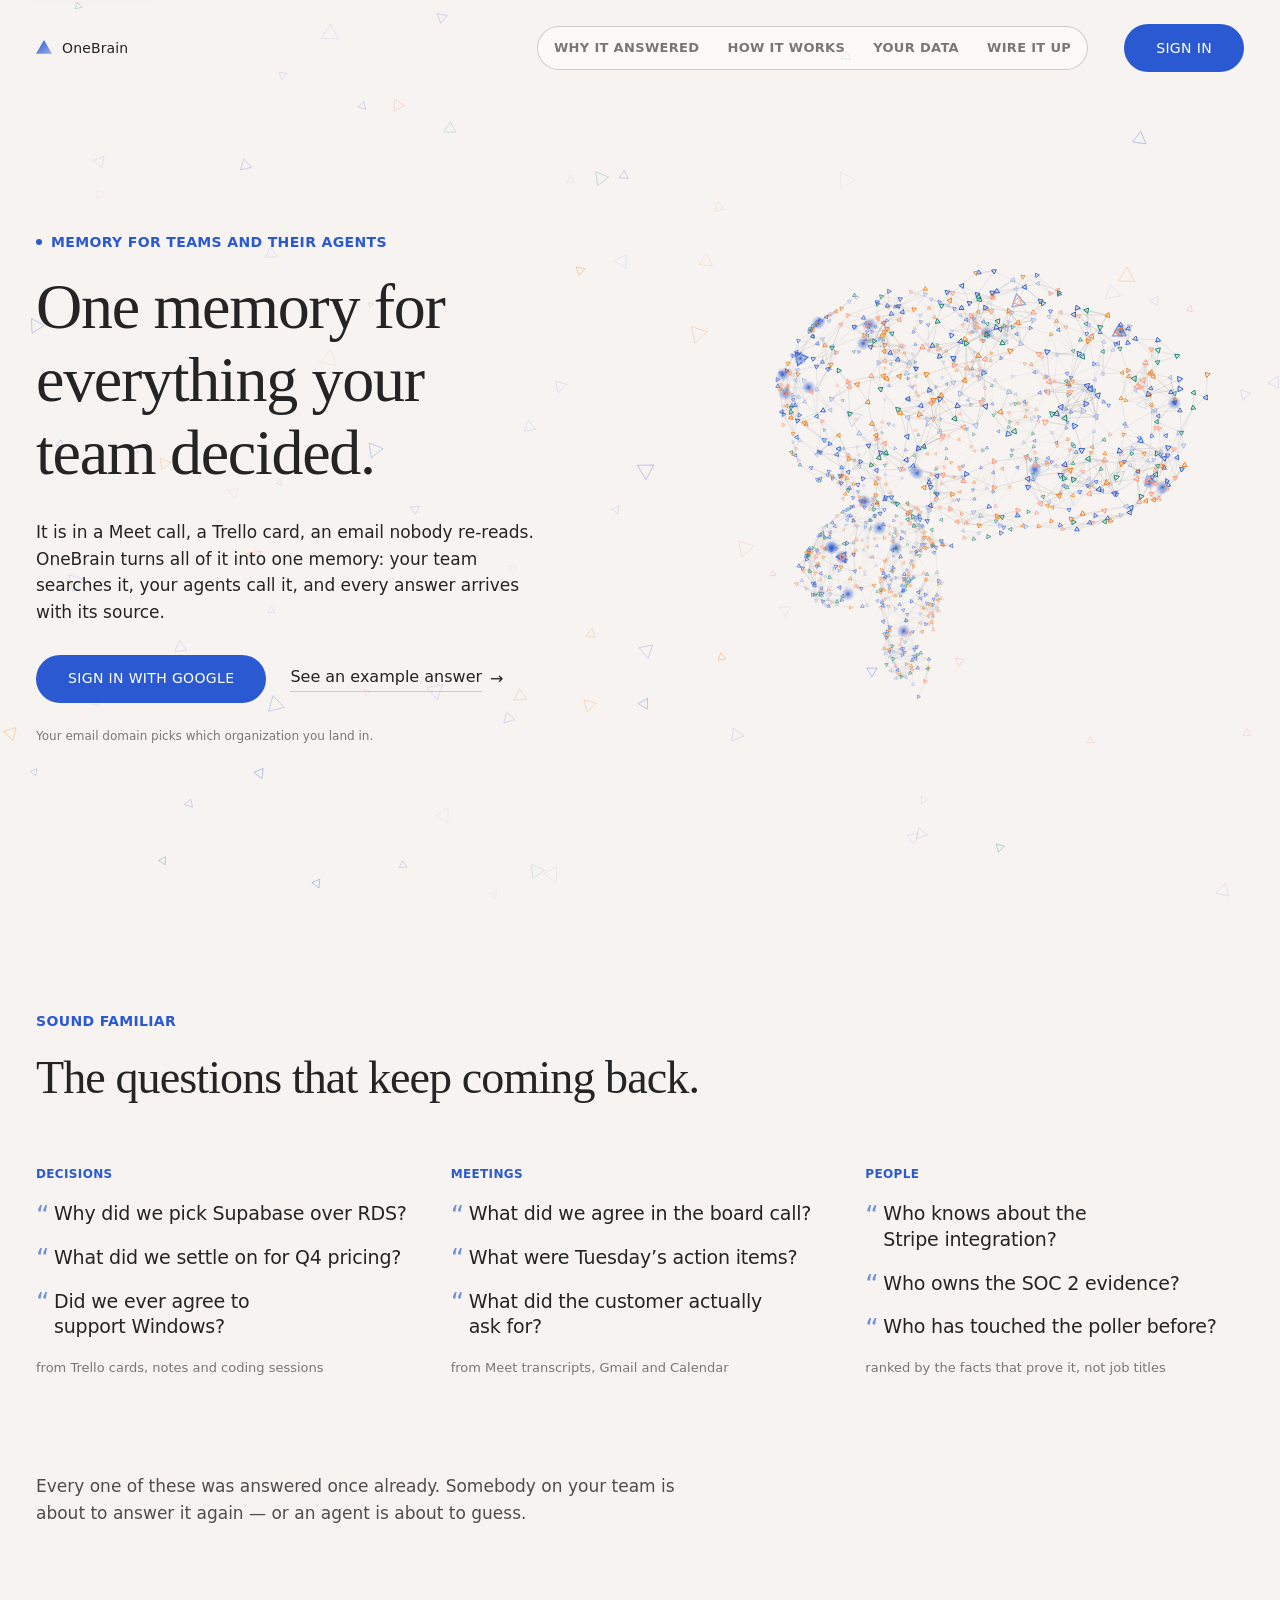
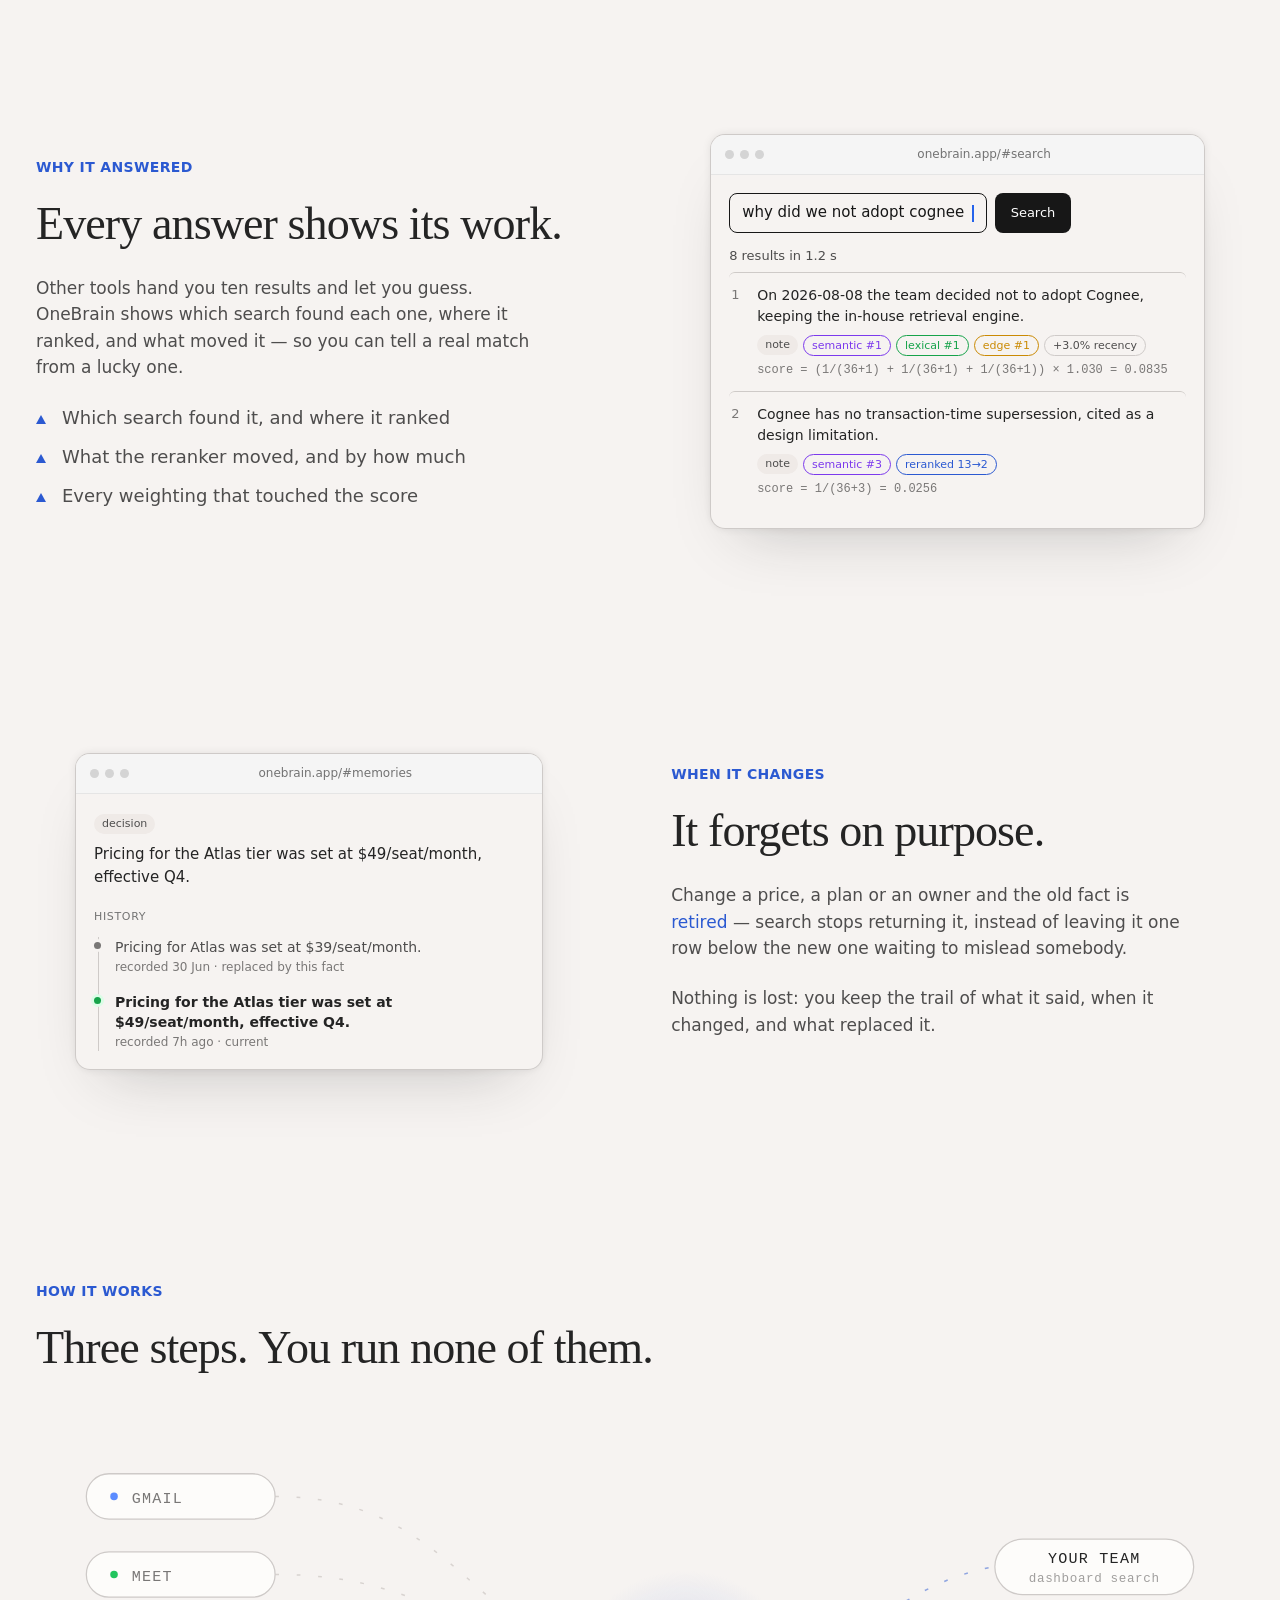
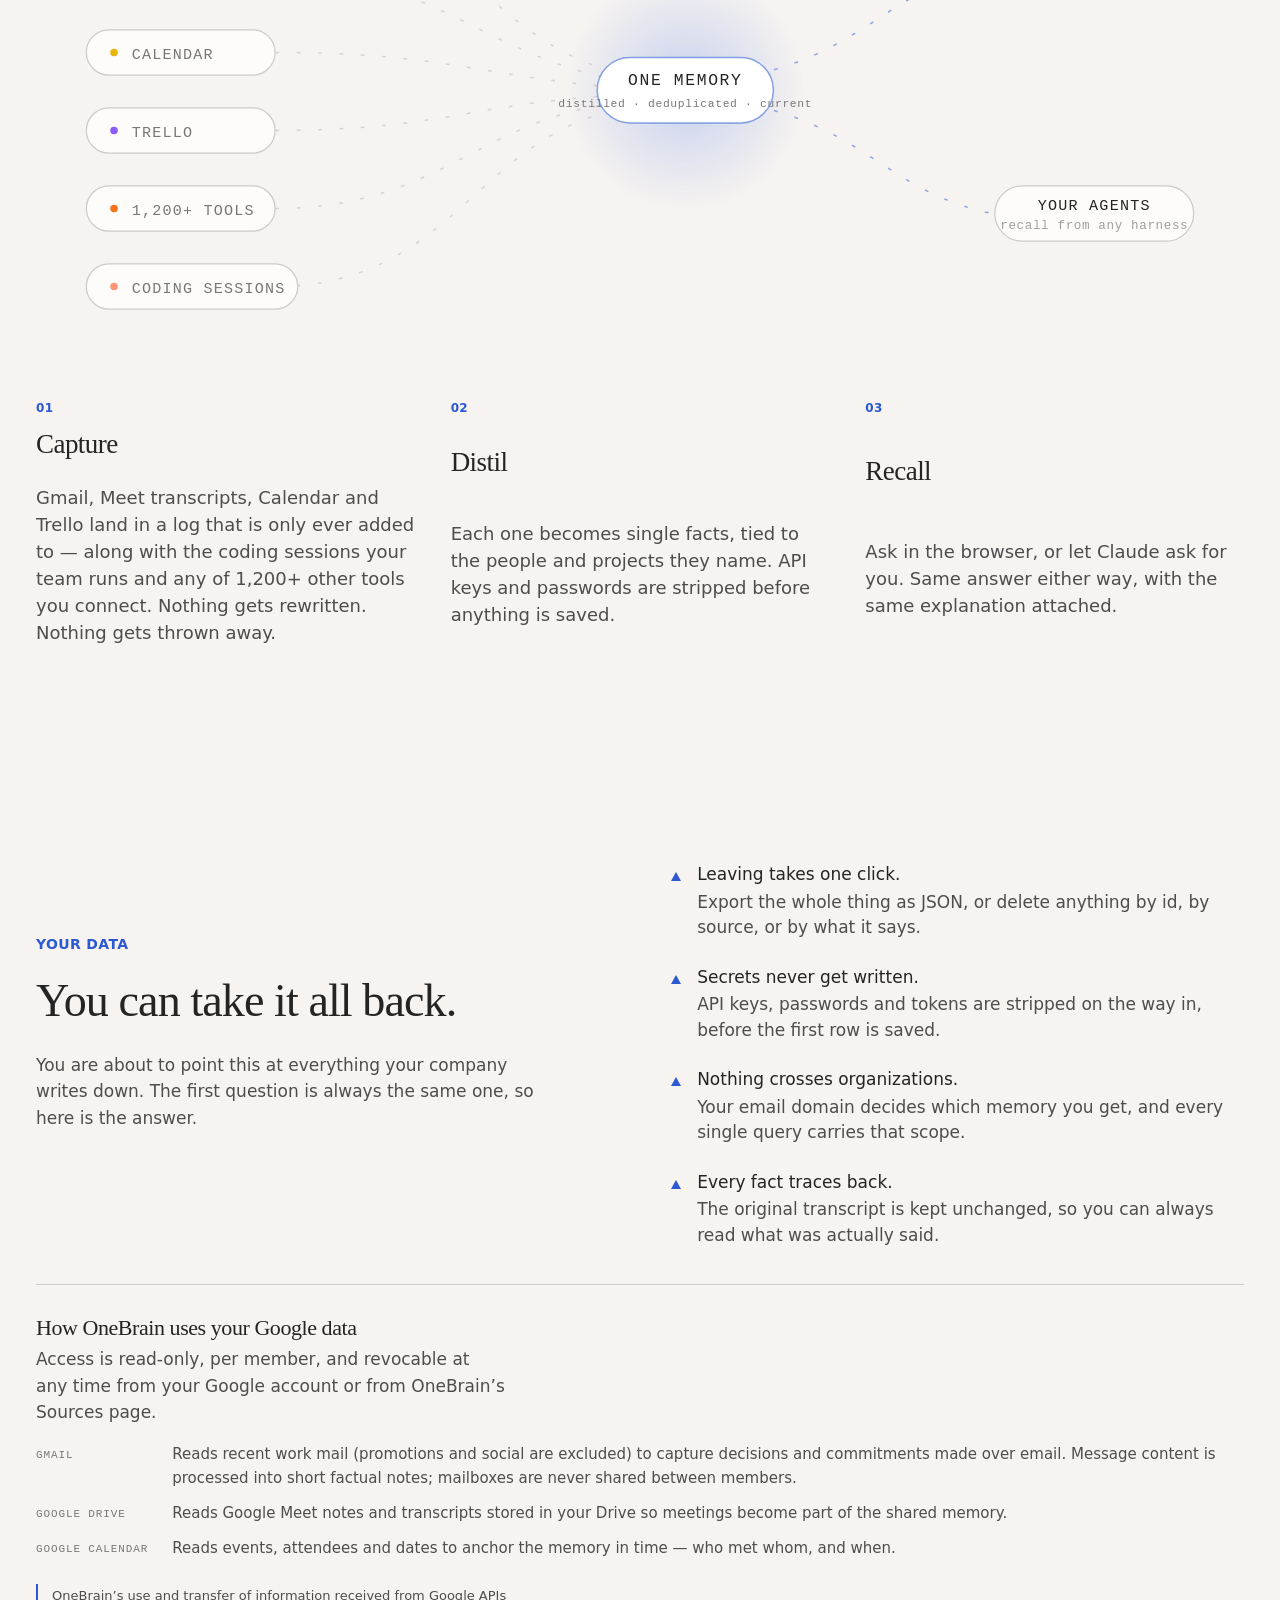
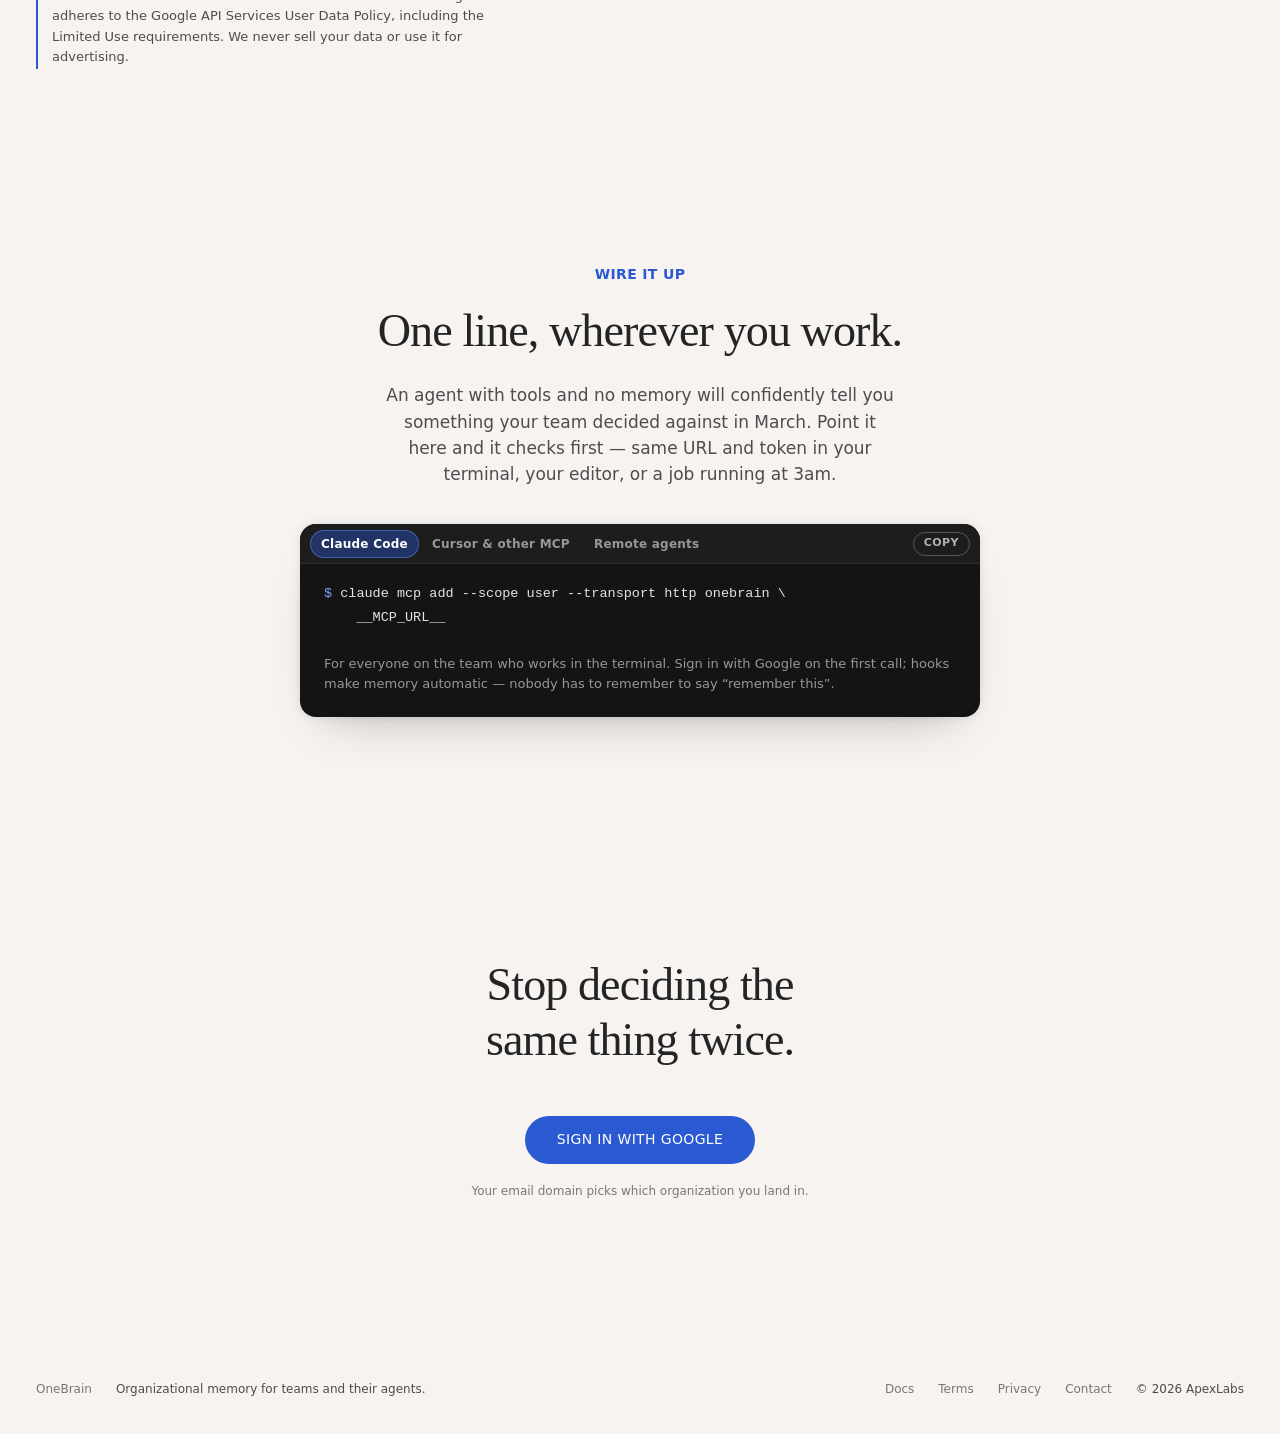
==== index.html @ 1502f1d4 "sync from apxlbz/onebrain@33bb7d38bdd508640b7c6500c0118b8927fe01f7" ====
<!doctype html>
<html lang="en">
<head>
<meta charset="utf-8" />
<meta name="viewport" content="width=device-width, initial-scale=1" />
<meta name="color-scheme" content="light" />
<meta name="theme-color" content="#f6f3f1" />
<link rel="icon" href="data:image/svg+xml,%3Csvg xmlns='http://www.w3.org/2000/svg' viewBox='0 0 32 32'%3E%3Cpath d='M16 3 30 27H2Z' fill='%232b59d1'/%3E%3C/svg%3E" />
<meta property="og:type" content="website" />
<meta property="og:title" content="OneBrain — one memory for everything your team decided" />
<meta property="og:description" content="One memory your team searches and your agents call. OneBrain turns Gmail, Google Meet, Calendar and Trello into answers that arrive with their source." />
<title>OneBrain — one memory for everything your team decided</title>
<meta name="description" content="One memory your team searches and your agents call. OneBrain turns Gmail, Google Meet, Calendar and Trello into answers that arrive with their source." />
<link rel="stylesheet" href="./app.css?v=3" />
<link rel="stylesheet" href="./home.css?v=3" />
<style>
  /* The Google data-use disclosure Google's branding review requires. Set
     as a hairline table inside the "Your data" band, in that band's voice. */
  .gdata { margin-top:var(--u6); padding-top:var(--u5);
    border-top:1px solid var(--color-ash-line); }
  .gdata h3 { font-size:22px; font-weight:400; margin:0 0 6px; }
  .gdata .lede { margin-bottom:var(--u3); }
  .gdata dl { margin:0; display:grid; grid-template-columns:max-content 1fr;
    gap:12px var(--u4); font-size:15px; font-weight:200; line-height:1.55; }
  .gdata dt { font-family:ui-monospace, SFMono-Regular, Menlo, monospace;
    font-size:11px; letter-spacing:.08em; text-transform:uppercase;
    color:var(--color-ash-gray); padding-top:4px; white-space:nowrap; }
  .gdata dd { margin:0; color:var(--color-silver-mist); }
  .limited { font-size:13px; line-height:1.55; color:var(--color-silver-mist);
    border-left:2px solid var(--color-electric-iris); padding:2px 0 2px 14px;
    margin:var(--u4) 0 0; max-width:60ch; }
  .foot .copy { margin-left:0; }
  @media (max-width:640px) { .gdata dl { grid-template-columns:1fr; gap:4px; }
    .gdata dd { margin-bottom:10px; } }
</style>
</head>
<body class="home">

<a class="skip" href="#ask">Skip to content</a>

<canvas id="ambient" aria-hidden="true"></canvas>

<header class="nav">
  <a class="navbrand" href="./index.html" translate="no">
    <span class="mark" aria-hidden="true"></span>
    <span>OneBrain</span>
  </a>
  <nav class="navlinks" aria-label="Page sections">
    <span class="navpill" aria-hidden="true"></span>
    <a href="#proof">Why it answered</a>
    <a href="#how">How it works</a>
    <a href="#data">Your data</a>
    <a href="#agents">Wire it up</a>
  </nav>
  <a class="cta" href="./app.html" data-signin>Sign in</a>
</header>

<!-- Hero ------------------------------------------------------------------ -->
<section class="hero" aria-labelledby="hero-h">
  <div class="herotext">
    <p class="eyebrow"><span class="pulse" aria-hidden="true"></span>Memory for teams and their agents</p>
    <h1 id="hero-h">One memory for<br />everything your<br />team&nbsp;decided.</h1>
    <p class="sub">
      It is in a Meet call, a Trello card, an email nobody re-reads. OneBrain
      turns all of it into one memory: your team searches it, your agents call
      it, and every answer arrives with its source.
    </p>
    <div class="herocta">
      <a class="btn primary lg" href="./app.html" data-signin>Sign in with Google</a>
      <a class="textlink" href="#proof"><span class="tl">See an example answer</span><span class="tlarrow" aria-hidden="true">&rarr;</span></a>
    </div>
    <p class="note">Your email domain picks which organization you land in.</p>
  </div>
  <canvas id="brain" aria-hidden="true"></canvas>
</section>

<!-- What it is actually for ------------------------------------------------ -->
<section class="band" id="ask" aria-labelledby="ask-h">
  <div class="wrap">
    <p class="eyebrow">Sound familiar</p>
    <h2 data-words id="ask-h">The questions that keep coming back.</h2>
    <div class="asks">
      <div class="reveal">
        <p class="askhead">Decisions</p>
        <ul>
          <li>Why did we pick Supabase over RDS?</li>
          <li>What did we settle on for Q4 pricing?</li>
          <li>Did we ever agree to support Windows?</li>
        </ul>
        <p class="asksrc">from Trello cards, notes and coding sessions</p>
      </div>
      <div class="reveal">
        <p class="askhead">Meetings</p>
        <ul>
          <li>What did we agree in the board call?</li>
          <li>What were Tuesday&rsquo;s action items?</li>
          <li>What did the customer actually ask for?</li>
        </ul>
        <p class="asksrc">from Meet transcripts, Gmail and Calendar</p>
      </div>
      <div class="reveal">
        <p class="askhead">People</p>
        <ul>
          <li>Who knows about the Stripe integration?</li>
          <li>Who owns the SOC&nbsp;2 evidence?</li>
          <li>Who has touched the poller before?</li>
        </ul>
        <p class="asksrc">ranked by the facts that prove it, not job titles</p>
      </div>
    </div>
    <p class="lede askfoot">Every one of these was answered once already.
      Somebody on your team is about to answer it again &mdash; or an agent is
      about to guess.</p>
  </div>
</section>

<!-- The differentiator, shown ---------------------------------------------- -->
<section class="band" id="proof" aria-labelledby="proof-h">
  <div class="wrap zig">
    <div class="zigtext">
      <p class="eyebrow">Why it answered</p>
      <h2 data-words id="proof-h">Every answer shows its work.</h2>
      <p class="lede">Other tools hand you ten results and let you guess.
        OneBrain shows which search found each one, where it ranked, and what
        moved it &mdash; so you can tell a real match from a lucky one.</p>
      <ul class="ticks">
        <li>Which search found it, and where it ranked</li>
        <li>What the reranker moved, and by how much</li>
        <li>Every weighting that touched the score</li>
      </ul>
    </div>
    <figure class="mock reveal" aria-hidden="true">
      <div class="shot">
        <div class="shotbar">
          <span class="dots"><i></i><i></i><i></i></span>
          <span class="shoturl">onebrain.app/#search</span>
        </div>
        <div class="shotbody">
          <div class="fauxrow">
            <div class="fauxinput">why did we not adopt cognee</div>
            <span class="fauxgo">Search</span>
          </div>
          <p class="dim" style="margin:0 0 6px;font-size:13px">8 results in 1.2&nbsp;s</p>

          <div class="hit">
            <div class="hrank num">1</div>
            <div class="hbody">
              <div class="hc">On 2026-08-08 the team decided not to adopt Cognee,
                keeping the in-house retrieval engine.</div>
              <div class="hm">
                <span class="pill">note</span>
                <span class="arm semantic">semantic&nbsp;#1</span>
                <span class="arm lexical">lexical&nbsp;#1</span>
                <span class="arm edge">edge&nbsp;#1</span>
                <span class="arm">+3.0% recency</span>
              </div>
              <div class="faint mono hsum">score = (1/(36+1) + 1/(36+1) + 1/(36+1)) &times; 1.030 = 0.0835</div>
            </div>
          </div>

          <div class="hit">
            <div class="hrank num">2</div>
            <div class="hbody">
              <div class="hc">Cognee has no transaction-time supersession, cited
                as a design limitation.</div>
              <div class="hm">
                <span class="pill">note</span>
                <span class="arm semantic">semantic&nbsp;#3</span>
                <span class="arm moved">reranked&nbsp;13&rarr;2</span>
              </div>
              <div class="faint mono hsum">score = 1/(36+3) = 0.0256</div>
            </div>
          </div>
        </div>
      </div>
    </figure>
  </div>
</section>

<!-- Supersession ----------------------------------------------------------- -->
<section class="band" id="change" aria-labelledby="change-h">
  <div class="wrap zig flip">
    <div class="zigtext">
      <p class="eyebrow">When it changes</p>
      <h2 data-words id="change-h">It forgets on purpose.</h2>
      <p class="lede">Change a price, a plan or an owner and the old fact is
        <em>retired</em> — search stops returning it, instead of leaving it one
        row below the new one waiting to mislead somebody.</p>
      <p class="lede">Nothing is lost: you keep the trail of what it said, when
        it changed, and what replaced it.</p>
    </div>
    <figure class="mock reveal" aria-hidden="true">
      <div class="shot">
        <div class="shotbar">
          <span class="dots"><i></i><i></i><i></i></span>
          <span class="shoturl">onebrain.app/#memories</span>
        </div>
        <div class="shotbody">
          <div class="pill" style="margin-bottom:9px">decision</div>
          <div style="font-size:15px;line-height:1.55;margin-bottom:4px">Pricing
            for the Atlas tier was set at $49/seat/month, effective Q4.</div>
          <h4 style="margin-top:20px">History</h4>
          <div class="timeline">
            <div class="tnode past">
              <div class="tc">Pricing for Atlas was set at $39/seat/month.</div>
              <div class="tw">recorded 30 Jun &middot; replaced by this fact</div>
            </div>
            <div class="tnode now">
              <div class="tc"><b>Pricing for the Atlas tier was set at
                $49/seat/month, effective Q4.</b></div>
              <div class="tw">recorded 7h ago &middot; current</div>
            </div>
          </div>
        </div>
      </div>
    </figure>
  </div>
</section>

<!-- How -------------------------------------------------------------------- -->
<section class="band" id="how" aria-labelledby="how-h">
  <div class="wrap">
    <p class="eyebrow">How it works</p>
    <h2 data-words id="how-h">Three steps. You run none of them.</h2>
    <figure class="pipe reveal" role="img"
      aria-label="Gmail, Meet, Calendar, Trello, coding sessions and over a thousand other tools flow into one memory, which answers both your team in the dashboard and your agents.">
      <svg viewBox="0 0 960 400" preserveAspectRatio="xMidYMid meet">
        <defs>
          <radialGradient id="hubglow" cx="50%" cy="50%" r="50%">
            <stop offset="0%" stop-color="#a0b5eb" stop-opacity=".55"/>
            <stop offset="100%" stop-color="#a0b5eb" stop-opacity="0"/>
          </radialGradient>
        </defs>

        <!-- connectors first, so pills sit on top -->
        <g class="pipe-links">
          <g class="pl"><path d="M 190 48  C 330 48, 350 160, 462 188"/></g>
          <g class="pl"><path d="M 190 110 C 320 110, 350 172, 462 194"/></g>
          <g class="pl"><path d="M 190 172 C 320 172, 350 190, 462 200"/></g>
          <g class="pl"><path d="M 190 234 C 320 234, 350 212, 462 206"/></g>
          <g class="pl"><path d="M 190 296 C 320 296, 350 226, 462 212"/></g>
          <g class="pl"><path d="M 190 358 C 330 358, 350 240, 462 218"/></g>
          <g class="pl out"><path d="M 570 190 C 660 170, 680 120, 760 104"/></g>
          <g class="pl out"><path d="M 570 214 C 660 234, 680 284, 760 300"/></g>
        </g>

        <!-- sources -->
        <g class="pipe-src">
          <g class="pn"><rect x="40" y="30"  width="150" height="36" rx="18"/><circle cx="62" cy="48" r="3" fill="#5b8cff"/><text x="76" y="53">GMAIL</text></g>
          <g class="pn"><rect x="40" y="92"  width="150" height="36" rx="18"/><circle cx="62" cy="110" r="3" fill="#22c55e"/><text x="76" y="115">MEET</text></g>
          <g class="pn"><rect x="40" y="154" width="150" height="36" rx="18"/><circle cx="62" cy="172" r="3" fill="#eab308"/><text x="76" y="177">CALENDAR</text></g>
          <g class="pn"><rect x="40" y="216" width="150" height="36" rx="18"/><circle cx="62" cy="234" r="3" fill="#8b5cf6"/><text x="76" y="239">TRELLO</text></g>
          <g class="pn"><rect x="40" y="278" width="150" height="36" rx="18"/><circle cx="62" cy="296" r="3" fill="#f97316"/><text x="76" y="301">1,200+ TOOLS</text></g>
          <g class="pn"><rect x="40" y="340" width="168" height="36" rx="18"/><circle cx="62" cy="358" r="3" fill="#ff9473"/><text x="76" y="363">CODING SESSIONS</text></g>
        </g>

        <!-- the hub -->
        <g class="pipe-hub">
          <circle cx="516" cy="202" r="95" fill="url(#hubglow)"/>
          <rect x="446" y="176" width="140" height="52" rx="26"/>
          <text x="516" y="198" text-anchor="middle" class="hub-t1">ONE MEMORY</text>
          <text x="516" y="215" text-anchor="middle" class="hub-t2">distilled &#183; deduplicated &#183; current</text>
        </g>

        <!-- consumers -->
        <g class="pipe-dst">
          <g class="pn"><rect x="762" y="82"  width="158" height="44" rx="22"/><text x="841" y="101" text-anchor="middle">YOUR TEAM</text><text x="841" y="116" text-anchor="middle" class="pn-sub">dashboard search</text></g>
          <g class="pn"><rect x="762" y="278" width="158" height="44" rx="22"/><text x="841" y="297" text-anchor="middle">YOUR AGENTS</text><text x="841" y="312" text-anchor="middle" class="pn-sub">recall from any harness</text></g>
        </g>
      </svg>
    </figure>

    <ol class="steps">
      <li class="reveal">
        <span class="num">01</span>
        <h3>Capture</h3>
        <p>Gmail, Meet transcripts, Calendar and Trello land in a log that is
          only ever added to &mdash; along with the coding sessions your team
          runs and any of 1,200+ other tools you connect. Nothing gets
          rewritten. Nothing gets thrown away.</p>
      </li>
      <li class="reveal">
        <span class="num">02</span>
        <h3>Distil</h3>
        <p>Each one becomes single facts, tied to the people and projects they
          name. API keys and passwords are stripped before anything is saved.</p>
      </li>
      <li class="reveal">
        <span class="num">03</span>
        <h3>Recall</h3>
        <p>Ask in the browser, or let Claude ask for you. Same answer either
          way, with the same explanation attached.</p>
      </li>
    </ol>
  </div>
</section>

<!-- Objections: the first question anyone asks of this ---------------------- -->
<section class="band" id="data" aria-labelledby="data-h">
  <div class="wrap zig">
    <div class="zigtext">
      <p class="eyebrow">Your data</p>
      <h2 data-words id="data-h">You can take it all back.</h2>
      <p class="lede">You are about to point this at everything your company
        writes down. The first question is always the same one, so here is the
        answer.</p>
    </div>
    <ul class="ticks big">
      <li><b>Leaving takes one click.</b> Export the whole thing as JSON, or
        delete anything by id, by source, or by what it says.</li>
      <li><b>Secrets never get written.</b> API keys, passwords and tokens are
        stripped on the way in, before the first row is saved.</li>
      <li><b>Nothing crosses organizations.</b> Your email domain decides which
        memory you get, and every single query carries that scope.</li>
      <li><b>Every fact traces back.</b> The original transcript is kept
        unchanged, so you can always read what was actually said.</li>
    </ul>
  </div>
  <div class="wrap gdata reveal" id="google-data">
    <h3>How OneBrain uses your Google data</h3>
    <p class="lede">Access is read-only, per member, and revocable at any time
      from your Google account or from OneBrain&rsquo;s Sources page.</p>
    <dl>
      <dt>Gmail</dt>
      <dd>Reads recent work mail (promotions and social are excluded) to capture
        decisions and commitments made over email. Message content is processed
        into short factual notes; mailboxes are never shared between members.</dd>
      <dt>Google Drive</dt>
      <dd>Reads Google Meet notes and transcripts stored in your Drive so meetings
        become part of the shared memory.</dd>
      <dt>Google Calendar</dt>
      <dd>Reads events, attendees and dates to anchor the memory in time &mdash;
        who met whom, and when.</dd>
    </dl>
    <p class="limited">OneBrain&rsquo;s use and transfer of information received from
      Google APIs adheres to the <a href="https://developers.google.com/terms/api-services-user-data-policy"
      rel="noopener" target="_blank">Google API Services User Data Policy</a>,
      including the Limited Use requirements. We never sell your data or use it
      for advertising.</p>
  </div>
</section>

<!-- Setup: two audiences, local people and remote agents ------------------ -->
<section class="band" id="agents" aria-labelledby="agents-h">
  <div class="wrap narrow center">
    <p class="eyebrow">Wire it up</p>
    <h2 data-words id="agents-h">One line, wherever you work.</h2>
    <p class="lede">An agent with tools and no memory will confidently tell you
      something your team decided against in March. Point it here and it checks
      first &mdash; same URL and token in your terminal, your editor, or a job
      running at 3am.</p>

    <div class="term">
      <div class="termbar" role="tablist" aria-label="Setup target">
        <button class="tterm" role="tab" id="t-cc" aria-controls="p-cc"
          aria-selected="true">Claude Code</button>
        <button class="tterm" role="tab" id="t-cursor" aria-controls="p-cursor"
          aria-selected="false">Cursor &amp; other MCP</button>
        <button class="tterm" role="tab" id="t-rest" aria-controls="p-rest"
          aria-selected="false">Remote agents</button>
        <span class="grow"></span>
        <button class="copy" type="button">Copy</button>
      </div>

      <div class="termpane" id="p-cc" role="tabpanel" aria-labelledby="t-cc"
        data-copy="claude mcp add --scope user --transport http onebrain __MCP_URL__">
<pre class="snippet" tabindex="0"><code translate="no"><span class="prompt">$</span> claude mcp add --scope user --transport http onebrain \
    <span data-mcp-url>__MCP_URL__</span></code></pre>
        <p class="termnote">For everyone on the team who works in the terminal.
          Sign in with Google on the first call; hooks make memory automatic
          &mdash; nobody has to remember to say &ldquo;remember this&rdquo;.</p>
      </div>

      <div class="termpane" id="p-cursor" role="tabpanel" aria-labelledby="t-cursor" hidden
        data-copy='{ "mcpServers": { "onebrain": { "type": "http", "url": "__MCP_URL__" } } }'>
<pre class="snippet" tabindex="0"><code translate="no">{
  "mcpServers": {
    "onebrain": {
      "type": "http",
      "url": "<span data-mcp-url>__MCP_URL__</span>"
    }
  }
}</code></pre>
        <p class="termnote">Any MCP client takes the same URL and signs in the
          same way. Nothing about OneBrain is specific to one harness.</p>
      </div>

      <div class="termpane" id="p-rest" role="tabpanel" aria-labelledby="t-rest" hidden
        data-copy="curl -s __API_URL__/v1/recall -H &quot;Authorization: Bearer $ONEBRAIN_TOKEN&quot; -H 'Content-Type: application/json' -d '{&quot;query&quot;:&quot;why did we not adopt cognee&quot;}'">
<pre class="snippet" tabindex="0"><code translate="no"><span class="prompt">$</span> curl -s <span data-api-url>__API_URL__</span>/v1/recall \
    -H "Authorization: Bearer $ONEBRAIN_TOKEN" \
    -H 'Content-Type: application/json' \
    -d '{"query":"why did we not adopt cognee"}'</code></pre>
        <p class="termnote">For agents that never touch a laptop &mdash; CI jobs,
          cron, a service in your cluster. Plain REST with a personal token from
          Settings, so a shell hook is one <span class="mono" translate="no">curl</span>.</p>
      </div>
    </div>
  </div>
</section>

<!-- Close ------------------------------------------------------------------ -->
<section class="closing" aria-labelledby="close-h">
  <div class="wrap narrow">
    <h2 data-words id="close-h">Stop deciding the same thing twice.</h2>
    <a class="btn primary lg" href="./app.html" data-signin>Sign in with Google</a>
    <p class="note" style="margin-top:18px">Your email domain picks which
      organization you land in.</p>
  </div>
</section>

<footer class="foot">
  <span translate="no">OneBrain</span>
  <span class="dim">Organizational memory for teams and their agents.</span>
  <span class="grow"></span>
  <a href="./docs.html">Docs</a>
  <a href="./terms.html">Terms</a>
  <a href="./privacy.html">Privacy</a>
  <a href="mailto:or@apxlbz.com">Contact</a>
  <span class="dim">&copy; 2026 ApexLabs</span>
</footer>

<script src="./home.js?v=1"></script>
<script type="module" src="./home-auth.js?v=1"></script>
</body>
</html>
---- app.css ----
/* OneBrain dashboard.
 *
 * Visual system: the Dub design language (styles.refero.design) — a near-white
 * canvas held together by HAIRLINE BORDERS rather than elevation. The one rule
 * everything else follows from: containers are defined by a 1px #e5e5e5 border
 * and a radius, never by a drop shadow. Shadow is reserved for things that
 * genuinely float above the page (the drawer, the palette), because that is the
 * only place depth carries information.
 *
 * Systems, so nothing is decided ad hoc at the call site:
 *   colour   monochrome neutrals + exactly ONE accent per surface. Chromatic
 *            colour is reserved for meaning — retrieval arm, node type,
 *            severity — and never used as a surface fill.
 *   radius   a closed four-tier vocabulary: input 6, button 8, card 12,
 *            large 16, pill 9999. Nothing outside it.
 *   type     Inter-class UI face, 4px-based scale, 14px canonical for dense
 *            data (this is a data product, not a marketing page).
 *   space    4px base unit; 16px card padding; 8px element gap.
 *   motion   ease-out for enter/exit, nothing over 200ms, and never bare
 *            ease-in — it delays the first frame, the moment the eye is on it.
 *
 * LIGHT ONLY, deliberately. The landing page and onboarding are parchment with
 * no dark variant, so a dark-mode dashboard meant a viewer whose OS is dark went
 * light -> light -> dark walking into the product. One surface, one scheme; the
 * palette parity tests keep the graph, the sign-in pages and the product shot on
 * it too.
 */

:root {
  /* Neutral ramp — the whole system is built out of these.
     WARM, not grey: these are the Monad parchment values the landing page and
     onboarding already use, so signing up, setting up and using the product are
     one continuous surface instead of three. Only the ramp moved; every
     semantic alias below still points at it, so the structure — border-first,
     no elevation, chroma reserved for meaning — is untouched. */
  --white:#f6f3f1;      /* canvas, card surfaces (parchment) */
  --mist:#efeae7;       /* nested surfaces, hover fills */
  --ash:#cecac8;        /* THE structural hairline */
  --smoke:#b9b4b1;      /* emphasis borders, secondary outlines */
  --silver:#9a9694;     /* light dividers, disabled icons */
  --fog:#797776;        /* placeholder, disabled text */
  --steel:#4e4d4d;      /* muted body text, helper labels */
  --graphite:#3a3938;   /* secondary text, icon strokes */
  --charcoal:#242424;   /* body text, headings, button fills */

  /* semantic aliases — views reference these, never the ramp directly */
  --bg:var(--white); --panel:var(--white); --sunk:var(--mist);
  --ink:var(--charcoal); --muted:var(--steel); --faint:var(--fog);
  --line:var(--ash); --line-strong:var(--smoke); --hair:var(--mist);

  /* the single accent — highlight only (links, focus, active nav), never a
     surface fill. Data bars are deliberately monochrome: a full-width blue bar
     IS a large fill, and the system reserves chroma for meaning. */
  --accent:#2b59d1;     /* Lake Blue — the one action colour, shared with /home */
  --focus:#2b59d1;
  --chart:#4e4d4d;

  /* meaning — one per component, never a surface fill. Shared with /graph so
     a node keeps its colour across the two views. */
  --fact:#737373; --entity:#7c3aed; --product:#16a34a; --system:#ea580c;
  --topic:#ca8a04; --tag:#db2777; --source:#2563eb;
  --ok:#16a34a; --warn:#ea580c; --err:#dc2626;
  --tint-ok:#dcfce7; --tint-info:#dbeafe; --tint-warn:#ffedd5; --tint-err:#fee2e2;

  /* space — 4px base */
  --s1:4px; --s2:8px; --s3:12px; --s4:16px; --s5:20px; --s6:24px; --s8:32px;

  /* radius — closed vocabulary */
  --r-input:6px; --r-btn:8px; --r-card:12px; --r-lg:16px; --r-pill:9999px;

  --rail:224px; --top:52px; --measure:1200px;

  /* elevation — only for surfaces that actually float */
  --shadow-sm:rgba(0,0,0,.1) 0 4px 6px -1px, rgba(0,0,0,.1) 0 2px 4px -2px;
  --shadow-md:rgba(0,0,0,.1) 0 10px 15px -3px, rgba(0,0,0,.1) 0 4px 6px -4px;
  --shadow-lg:rgba(0,0,0,.09) 0 20px 20px 0;

  /* motion */
  --ease-out:cubic-bezier(.23,1,.32,1);
  --t-press:110ms; --t-hover:140ms; --t-enter:190ms;
}

* { box-sizing:border-box; }
html, body { margin:0; height:100%; }
body {
  background:var(--bg); color:var(--ink);
  /* Inter is the system's UI face; it is used when installed and degrades to
     the platform UI font otherwise. Nothing is fetched — a dashboard must not
     block first paint on a font request, and the CSP forbids external hosts. */
  font-family:Inter, -apple-system, BlinkMacSystemFont, "Segoe UI", system-ui,
              "Helvetica Neue", sans-serif;
  font-size:14px; line-height:1.43;
  -webkit-font-smoothing:antialiased;
  touch-action:manipulation;
}
a { color:inherit; text-decoration:none; }

/* Numbers are compared down columns constantly here, so tabular figures are
   the default and proportional is the exception. */
body, table, .num, .tn, input, kbd { font-variant-numeric:tabular-nums; }

/* Type scale. Display weight (500) starts at 24px and above; below that the
   system stays at 400/500 body weights. */
/* Serif display, weight 400 — the landing page's voice, at dashboard scale.
   Hierarchy comes from size and tracking, never weight. */
h1 { font-family:ui-serif, Georgia, Cambria, "Times New Roman", serif;
     font-size:27px; font-weight:400; line-height:1.28; letter-spacing:-.02em;
     margin:0 0 var(--s1); text-wrap:balance; }
.sec { font-family:"Geist Mono", ui-monospace, SFMono-Regular, Menlo, monospace;
       font-size:11px; font-weight:400; letter-spacing:.08em;
       text-transform:uppercase; color:var(--faint); margin:0 0 var(--s3); }
.grow { flex:1; }
.mono { font-family:"Geist Mono", ui-monospace, SFMono-Regular, Menlo, monospace;
        font-size:12px; }
.dim { color:var(--muted); }
.faint { color:var(--faint); }
.lede { color:var(--muted); margin:0 0 var(--s4); max-width:70ch; text-wrap:pretty; }

.visually-hidden {
  position:absolute; width:1px; height:1px; margin:-1px; padding:0;
  overflow:hidden; clip:rect(0 0 0 0); white-space:nowrap; border:0;
}
.skip {
  position:absolute; left:var(--s3); top:-60px; z-index:100;
  padding:var(--s2) var(--s3); border:1px solid var(--line);
  border-radius:var(--r-btn); background:var(--panel); box-shadow:var(--shadow-md);
  transition:top var(--t-enter) var(--ease-out);
}
.skip:focus { top:var(--s3); }

/* ---------------------------------------------------------------- focus ring

   One ring, everywhere, on :focus-visible only — so it appears for keyboard
   users and never as a click artefact. */
:where(a, button, input, select, textarea, [tabindex]):focus-visible {
  outline:2px solid var(--focus);
  outline-offset:2px;
  border-radius:var(--r-input);
}
#view:focus-visible { outline:none; }   /* programmatic focus target, not a control */

/* ---------------------------------------------------------------- nav rail */

#rail {
  position:fixed; left:0; top:0; bottom:0; width:var(--rail); z-index:6;
  background:var(--bg); border-right:1px solid var(--line);
  display:flex; flex-direction:column; padding-bottom:var(--s3);
}
.brand { display:flex; align-items:center; gap:var(--s2); height:var(--top);
  padding:0 var(--s4); font-size:15px; font-weight:500; letter-spacing:-.01em; }
/* Keyed to --ink/--bg rather than the fixed ramp so the mark inverts with the
   theme; --charcoal on a #0a0a0a canvas is invisible. */
.brand .mark { width:18px; height:18px; border-radius:var(--r-input); flex:none;
  background:var(--ink); position:relative; }
.brand .mark::after { content:""; position:absolute; inset:5px;
  border-radius:50%; background:var(--bg); }
.navgroup { padding:var(--s3) var(--s2) var(--s1); }
.navlabel { font-size:11px; font-weight:500; letter-spacing:.04em;
  text-transform:uppercase; color:var(--faint); margin:0; padding:0 var(--s2) 6px; }
.navitem {
  display:flex; align-items:center; gap:var(--s2); height:32px; padding:0 var(--s2);
  border-radius:var(--r-btn); color:var(--muted); font-size:14px; cursor:pointer;
  transition:background-color var(--t-hover) ease, color var(--t-hover) ease;
}
.navitem .ni { width:15px; text-align:center; font-size:12px; opacity:.65; }
.navitem:hover { background:var(--hair); color:var(--ink); }
.navitem[aria-current="page"] { background:var(--tint-info); color:var(--ink);
  font-weight:500; }
.navitem[aria-current="page"] .ni { opacity:1; }
.railfoot { margin-top:auto; padding:var(--s3) var(--s4) 0;
  border-top:1px solid var(--line); font-size:13px; }
.orgline { color:var(--muted); margin-bottom:2px; white-space:nowrap;
  overflow:hidden; text-overflow:ellipsis; }
#account a { color:var(--faint); font-size:13px; }
#account a:hover { color:var(--ink); }

/* -------------------------------------------------------------- main frame */

#main { margin-left:var(--rail); min-height:100%; display:flex; flex-direction:column; }
#topbar {
  position:sticky; top:0; z-index:5; display:flex; align-items:center; gap:var(--s2);
  height:var(--top); padding:0 var(--s6);
  background:color-mix(in srgb, var(--bg) 88%, transparent);
  backdrop-filter:saturate(180%) blur(12px);
  border-bottom:1px solid var(--line);
}
.crumb { font-size:14px; font-weight:500; }
.view { flex:1; padding:var(--s6); max-width:var(--measure); width:100%; }
.view.wide { max-width:none; padding:0; }

.kbdbtn { display:inline-flex; align-items:center; height:28px; padding:0 var(--s2);
  border:1px solid var(--line); border-radius:var(--r-input); background:var(--panel);
  cursor:pointer; transition:border-color var(--t-hover) ease,
  background-color var(--t-hover) ease; }
.kbdbtn:hover { border-color:var(--line-strong); background:var(--hair); }
kbd { font:inherit; font-size:12px; color:var(--faint); letter-spacing:.02em; }

/* ------------------------------------------------------------- primitives */

button, .btn {
  display:inline-flex; align-items:center; justify-content:center; gap:6px;
  height:32px; padding:0 var(--s3); border:1px solid var(--line);
  border-radius:var(--r-btn); background:var(--panel); color:var(--ink);
  font:inherit; font-size:13px; font-weight:500; cursor:pointer;
  transition:border-color var(--t-hover) ease, background-color var(--t-hover) ease,
             transform var(--t-press) var(--ease-out);
}
button:hover, .btn:hover { border-color:var(--line-strong); background:var(--hair); }
/* Press feedback: the interface confirming it heard you. */
button:active:not(:disabled), .btn:active { transform:scale(.975); }
button:disabled { opacity:.45; cursor:default; }
button.ghost { border-color:transparent; background:none; color:var(--muted);
  border-radius:var(--r-pill); }
button.ghost:hover { background:var(--hair); color:var(--ink); }
/* Exactly one filled action per surface. Keyed to --ink/--bg so it inverts
   with the theme instead of needing a dark-mode override. */
button.primary, .btn.primary, .btnlink.primary { background:var(--ink);
  color:var(--bg); border-color:var(--ink); }
button.primary:hover, .btn.primary:hover, .btnlink.primary:hover { opacity:.88; }

input, select, textarea {
  height:32px; padding:0 10px; border:1px solid var(--line);
  border-radius:var(--r-input); background:var(--panel); color:var(--ink);
  font:inherit; font-size:13px;
  transition:border-color var(--t-hover) ease;
  min-width:0;   /* flex children must be shrinkable or text can't truncate */
}
input:hover, select:hover { border-color:var(--line-strong); }
input:focus { border-color:var(--ink); }
input::placeholder { color:var(--faint); }
select { cursor:pointer; padding-right:6px; }
label.field { display:flex; flex-direction:column; gap:var(--s1); font-size:11px;
  color:var(--muted); }

.row { display:flex; align-items:center; gap:var(--s2); flex-wrap:wrap; }
/* Border, not shadow. This is the system's central rule. */
.card { background:var(--panel); border:1px solid var(--line);
  border-radius:var(--r-card); padding:var(--s4); }
.split { display:grid; grid-template-columns:1fr 1fr; gap:var(--s3); }
@media (max-width:900px) { .split { grid-template-columns:1fr; } }

.pill { display:inline-flex; align-items:center; gap:5px; height:20px; padding:0 8px;
  border-radius:var(--r-pill); background:var(--hair); color:var(--muted);
  font-size:11px; white-space:nowrap; }
.pill .dot { width:6px; height:6px; border-radius:50%; flex:none; }
.chip { display:inline-flex; align-items:center; gap:5px; height:28px; padding:0 12px;
  border:1px solid var(--line); border-radius:var(--r-pill); background:var(--panel);
  font-size:13px; cursor:pointer; user-select:none;
  transition:border-color var(--t-hover) ease, background-color var(--t-hover) ease; }
.chip:hover { border-color:var(--line-strong); background:var(--hair); }
.chip[aria-pressed="true"] { border-color:var(--ink); background:var(--sunk); }

.empty { color:var(--muted); padding:var(--s6) 2px; max-width:64ch; text-wrap:pretty; }
.empty b { display:block; color:var(--ink); font-weight:500; margin-bottom:2px; }
.spin { color:var(--faint); padding:var(--s6) 2px; }

/* ------------------------------------------------------------------ tables */

table.t { width:100%; border-collapse:collapse; table-layout:fixed; }
table.t th { text-align:left; font-size:11px; letter-spacing:.04em;
  text-transform:uppercase; color:var(--faint); font-weight:500;
  padding:0 10px 8px; white-space:nowrap; }
table.t td { padding:10px; border-top:1px solid var(--line); vertical-align:top;
  overflow-wrap:anywhere; }
table.t tbody tr { cursor:pointer; transition:background-color var(--t-hover) ease; }
table.t tbody tr:hover td { background:var(--hair); }
table.t tbody tr:focus-visible { outline:2px solid var(--focus); outline-offset:-2px; }
table.t td.tight { white-space:nowrap; color:var(--muted); font-size:13px; }
.clamp2 { display:-webkit-box; -webkit-line-clamp:2; -webkit-box-orient:vertical;
  overflow:hidden; }

/* ------------------------------------------------------------------- stats */

.tiles { display:grid; grid-template-columns:repeat(auto-fit,minmax(150px,1fr));
  gap:var(--s3); }
.tile { background:var(--panel); border:1px solid var(--line);
  border-radius:var(--r-card); padding:var(--s4); }
.tile .tn { font-size:24px; font-weight:500; letter-spacing:-.02em; line-height:1.2; }
.tile .tl { font-size:13px; color:var(--muted); margin-top:2px; }
.tile .ts { font-size:12px; color:var(--faint); margin-top:6px; }

/* Column chart / bar list — pure CSS, so there is no chart dependency to ship. */
.spark { display:flex; align-items:flex-end; justify-content:space-between;
  gap:3px; height:56px; margin-top:var(--s1); }
/* Capped so a 14-day series in a wide card reads as a chart rather than a row
   of slabs; flex-basis 0 keeps every column the same width either way. */
.spark i { flex:1 1 0; min-width:2px; max-width:26px; border-radius:3px 3px 0 0;
  background:var(--chart); opacity:.8;
  transition:background-color var(--t-hover) ease, opacity var(--t-hover) ease; }
.spark i:hover { background:var(--accent); opacity:1; }
.spark i.zero { background:var(--line); opacity:1; }
.barlist { display:grid; gap:var(--s2); }
.barrow { display:grid; grid-template-columns:minmax(0,120px) 1fr 48px;
  align-items:center; gap:10px; font-size:13px; border-radius:var(--r-input);
  transition:background-color var(--t-hover) ease; }
.barrow[data-bar] { cursor:pointer; }
.barrow[data-bar]:hover { background:var(--hair); }
.barrow .bar { height:8px; border-radius:var(--r-pill); background:var(--chart);
  opacity:.75; min-width:3px;
  transition:background-color var(--t-hover) ease, opacity var(--t-hover) ease; }
.barrow[data-bar]:hover .bar { background:var(--accent); opacity:1; }
.barrow .bn { text-align:right; color:var(--muted); }
.barrow .bl { white-space:nowrap; overflow:hidden; text-overflow:ellipsis; }

/* ------------------------------------------------------------------ health */

.issue { display:flex; gap:var(--s3); align-items:flex-start; padding:var(--s3) 0;
  border-top:1px solid var(--line); }
.issue:first-of-type { border-top:none; padding-top:0; }
/* Status uses a tinted badge, not a coloured surface. */
.issue .sev { width:8px; height:8px; border-radius:50%; margin-top:6px; flex:none; }
.issue .sev.error { background:var(--err); box-shadow:0 0 0 3px var(--tint-err); }
.issue .sev.warn { background:var(--warn); box-shadow:0 0 0 3px var(--tint-warn); }
.issue .itxt { min-width:0; }
.issue .it { font-weight:500; }
.issue .id2 { color:var(--muted); margin-top:2px; text-wrap:pretty; }
.issue .ia { margin-left:auto; flex:none; }
.allclear { display:flex; align-items:flex-start; gap:var(--s3); color:var(--muted);
  text-wrap:pretty; }
.allclear .sev { width:8px; height:8px; border-radius:50%; background:var(--ok);
  box-shadow:0 0 0 3px var(--tint-ok); margin-top:6px; flex:none; }

/* ------------------------------------------------------------------ search */

.searchbar { display:flex; gap:var(--s2); margin-bottom:var(--s3); }
/* The system's signature: the ONE primary input carries a full-contrast border
   while every secondary filter stays on the hairline. */
.searchbar input { flex:1; height:40px; font-size:15px; padding:0 var(--s3);
  border-color:var(--ink); border-radius:var(--r-btn); }
.searchbar button { height:40px; padding:0 var(--s4); }
.knobs { display:flex; gap:var(--s4); flex-wrap:wrap; align-items:flex-end;
  padding:var(--s3) var(--s4); background:var(--sunk);
  border:1px solid var(--line); border-radius:var(--r-card);
  margin-bottom:var(--s4); }
.knobs .field input, .knobs .field select { height:28px; background:var(--panel); }
.knobs .toggles { display:flex; gap:var(--s2); flex-wrap:wrap; }

.hit { border-top:1px solid var(--line); padding:var(--s3) var(--s2) var(--s3) 2px;
  border-radius:var(--r-input); cursor:pointer;
  transition:background-color var(--t-hover) ease; }
.hit:first-of-type { border-top:none; }
.hit:hover { background:var(--hair); }
.hit .hrank { float:left; width:26px; color:var(--faint); font-size:13px; padding-top:1px; }
.hit .hbody { margin-left:26px; min-width:0; }
.hit .hc { line-height:1.5; text-wrap:pretty; }
.hit .hm { margin-top:var(--s2); display:flex; gap:5px; flex-wrap:wrap;
  align-items:center; }
.hit .hsum { margin-top:6px; font-size:12px; }

/* Each chip gets exactly one accent — the arm that earned it. */
.arm { font-size:11px; line-height:19px; padding:0 8px; border-radius:var(--r-pill);
  border:1px solid var(--line); color:var(--muted); white-space:nowrap; }
.arm.semantic { border-color:var(--entity);  color:var(--entity); }
.arm.lexical  { border-color:var(--product); color:var(--product); }
.arm.graph    { border-color:var(--system);  color:var(--system); }
.arm.edge     { border-color:var(--topic);   color:var(--topic); }
.arm.moved    { border-color:var(--accent);  color:var(--accent); }

/* ------------------------------------------------------------------ drawer */

.drawer { position:fixed; inset:0; z-index:40; background:rgba(10,10,10,.3);
  animation:fade var(--t-enter) var(--ease-out); }
.drawer .dpanel {
  position:absolute; right:0; top:0; bottom:0; width:min(600px,92vw);
  background:var(--panel); border-left:1px solid var(--line);
  box-shadow:var(--shadow-lg);
  overflow:auto; overscroll-behavior:contain;   /* no scroll chaining to the page */
  padding:var(--s6) var(--s6) 40px;
  animation:slide-in var(--t-enter) var(--ease-out);
}
.dx { position:absolute; right:var(--s3); top:var(--s3); }
.dsec { margin-top:var(--s6); }
.kv { display:grid; grid-template-columns:110px minmax(0,1fr); gap:6px var(--s3);
  font-size:13px; }
.kv .k { color:var(--muted); }
.kv .v { overflow-wrap:anywhere; }
.raw { background:var(--sunk); border:1px solid var(--line);
  border-radius:var(--r-card); padding:var(--s3);
  white-space:pre-wrap; overflow-wrap:anywhere;
  font-family:"Geist Mono", ui-monospace, SFMono-Regular, Menlo, monospace;
  font-size:12px; line-height:1.5; max-height:280px; overflow:auto;
  overscroll-behavior:contain; }

/* Supersession chain. The rail is the spine of the fact's life; the marker
   colour is the only thing that says which state each entry is in. */
.timeline { border-left:1px solid var(--line); padding-left:var(--s4); margin-left:4px; }
.tnode { position:relative; padding:0 0 var(--s4); }
.tnode:last-child { padding-bottom:0; }
.tnode::before { content:""; position:absolute; left:-21px; top:5px;
  width:7px; height:7px; border-radius:50%; background:var(--faint);
  box-shadow:0 0 0 3px var(--panel); }
.tnode.now::before { background:var(--ok); box-shadow:0 0 0 3px var(--tint-ok); }
.tnode .tw { font-size:12px; color:var(--faint); margin-top:2px; }
.tnode .tc { text-wrap:pretty; }
.tnode.past .tc { color:var(--muted); }

/* --------------------------------------------------------------- palette */

.palette { position:fixed; inset:0; z-index:50; background:rgba(10,10,10,.32);
  display:flex; justify-content:center; padding-top:14vh;
  animation:fade var(--t-enter) var(--ease-out); }
.pbox {
  width:min(640px,92vw); height:max-content; max-height:66vh;
  background:var(--panel); border:1px solid var(--line);
  border-radius:var(--r-lg); overflow:hidden;
  box-shadow:var(--shadow-lg); display:flex; flex-direction:column;
  /* Scales up from slightly-small, never from zero — nothing in the physical
     world appears out of nothing. */
  animation:pop var(--t-enter) var(--ease-out);
}
.pbox input { height:48px; border:none; border-radius:0;
  border-bottom:1px solid var(--line); font-size:15px; padding:0 var(--s4); }
.pbox input:hover, .pbox input:focus { border-color:var(--line); }
.pbox input:focus-visible { outline:none; }
#presults { overflow:auto; overscroll-behavior:contain; padding:var(--s1); }
.pitem { display:flex; align-items:center; gap:var(--s2);
  padding:var(--s2) var(--s3); border-radius:var(--r-btn); cursor:pointer; }
.pitem[aria-selected="true"], .pitem:hover { background:var(--hair); }
.pitem .pl { flex:1; min-width:0; white-space:nowrap; overflow:hidden;
  text-overflow:ellipsis; }
.pitem .pk { font-size:12px; color:var(--faint); flex:none; }

@keyframes fade { from { opacity:0 } }
@keyframes slide-in { from { transform:translateX(12px); opacity:0 } }
@keyframes pop { from { transform:scale(.97) translateY(-4px); opacity:0 } }

/* ------------------------------------------------------------------- graph */

#gframe { width:100%; height:calc(100vh - var(--top)); border:none; display:block; }

/* --------------------------------------------------------------- overrides */

/* `display` on the overlays beats the `hidden` attribute's UA rule, so it has
   to be restated — otherwise both render open on first paint. */
[hidden] { display:none !important; }

/* Motion here is feedback, not content: every animation above has a static end
   state, so switching them off costs nothing but the transition. */
@media (prefers-reduced-motion: reduce) {
  *, *::before, *::after {
    animation-duration:1ms !important;
    animation-iteration-count:1 !important;
    transition-duration:1ms !important;
    scroll-behavior:auto !important;
  }
}

@media (max-width:760px) {
  :root { --rail:0px; }
  #rail { position:static; width:auto; flex-direction:row; flex-wrap:wrap;
    align-items:center; gap:var(--s1); border-right:none;
    border-bottom:1px solid var(--line); padding:0 var(--s3) var(--s2); }
  .navgroup { padding:0; display:flex; gap:var(--s1); }
  .navlabel { display:none; }
  .railfoot { margin:0 0 0 auto; border:none; padding:0; }
  .view { padding:var(--s4); }
  #topbar { padding:0 var(--s4); }
}

/* ------------------------------------------------------------ danger zone */

/* A destructive action has to look different from a safe one, and the panel it
   lives in has to look different from the panels above it — otherwise "delete
   everything" is one more grey button in a column of grey buttons. */
.card.danger { border-color: color-mix(in srgb, var(--err) 45%, var(--line)); }
.card.danger .sec { color: var(--err); }
button.destructive { background: var(--err); color: #ffffff; border-color: var(--err); }
button.destructive:hover:not(:disabled) { background: var(--err); opacity: .88; }
button.destructive:disabled { background: transparent; color: var(--faint);
  border-color: var(--line); opacity: 1; }

/* ---------------------------------------------------------------- setup */

/* The wizard reuses the system's meaning colours rather than inventing a
   palette: a source dot means exactly what a health severity dot means, so a
   green here and a green on Overview are the same claim. */
.sdot { width:8px; height:8px; border-radius:50%; flex:none; margin-top:6px;
  background:var(--err); box-shadow:0 0 0 3px var(--tint-err); }
.sdot.ok   { background:var(--ok);   box-shadow:0 0 0 3px var(--tint-ok); }
.sdot.warn { background:var(--warn); box-shadow:0 0 0 3px var(--tint-warn); }

.srclist { display:flex; flex-direction:column; }
.srcrow { display:flex; align-items:flex-start; justify-content:space-between;
  gap:var(--s3); padding:var(--s3) 0; border-top:1px solid var(--hair); }
.srcrow:first-child { border-top:0; }
.srcmain { display:flex; align-items:flex-start; gap:var(--s2); min-width:0; }
.srcstate { margin-top:2px; }
.srcact { flex:none; }

/* A failed check without its remedy is just an accusation, so .chkfix is part
   of the row, not a tooltip. */
.chk { padding:var(--s2) 0; border-top:1px solid var(--hair); }
.chk:first-child { border-top:0; }
.chkhead { display:flex; align-items:flex-start; gap:var(--s2); flex-wrap:wrap; }
.chkfix { margin:6px 0 0 20px; color:var(--muted); }
.pfhead { padding:var(--s2) 0 var(--s3); font-weight:600; }
.pfhead.ok  { color:var(--ok); }
.pfhead.bad { color:var(--err); }

.setupcard { border-color: color-mix(in srgb, var(--accent) 40%, var(--line)); }
/* Shape only — the filled style itself is defined once, with button.primary. */
.btnlink { display:inline-flex; align-items:center; height:32px; padding:0 14px;
  border-radius:var(--r-btn); text-decoration:none; border:1px solid var(--line); }

@media (max-width: 640px) {
  .srcrow { flex-direction:column; align-items:stretch; }
  .srcact { align-self:flex-start; }
}

/* Wizard form rows — labels above inputs, because a two-column form collapses
   badly on a phone and setup is exactly when people are on one. */
.fieldrow { margin-bottom:var(--s3); max-width:520px; }
.fieldrow label { display:block; font-weight:500; margin-bottom:6px; }
.fieldrow input, .fieldrow select { width:100%; }
.fieldrow .dim { margin:6px 0 0; }

/* Optional-but-unconfigured is not a failure; amber says "you could", red says
   "this is broken". Keeping them distinct is what stops people ignoring red. */
.chk.warn .chkfix { color: var(--muted); }

/* Walkthrough steps under a failed service check — the Operations twin of the
   wizard's Trello walkthrough. Only rendered on failure: a passing check has
   nothing to walk through. */
.chksteps { margin:8px 0 2px 18px; padding:0 0 0 14px; }
.chksteps li { margin:6px 0; color:var(--muted); max-width:64ch; text-wrap:pretty; }
---- home.css ----
/* OneBrain landing page — Dala style reference.
 *
 * Loaded AFTER app.css, which owns the token NAMES. This file declares the Dala
 * palette under its own `--color-*` names and re-points app.css's semantic
 * aliases at them, all scoped to `.home`. Nothing escapes: the dashboard stays
 * on its own (Dub) system, which is correct — a dense operational surface and a
 * marketing page want opposite things, and the split is deliberate.
 *
 * The rules that actually define this look, from the reference:
 *   void        #000000 is the design. Not dark grey, and never a panel.
 *   no chrome   no cards, no borders, no shadows, no elevation. Elements float
 *               on black separated by whitespace alone.
 *   scale       hierarchy comes from SIZE and TRACKING, never weight. Every
 *               headline is weight 400 at 42-113px with -0.04em tracking.
 *   weight 200  18px body copy is ultra-light. This is the signature and the
 *               single easiest thing to get wrong.
 *   one violet  #8052ff is the sole filled action colour, one per view.
 *               #ffb829 amber carries emphasis labels. Neither is a surface.
 */

.home {
  /* Monad palette (styles.refero.design) — warm parchment, editorial serif
     headings, mono labels, one Lake Blue action. The Dala token NAMES stay and
     are re-pointed, so every downstream rule retunes itself:
       void -> parchment · bone-white -> ink · silver-mist -> graphite
       ash-gray -> smoke · electric-iris & saffron-spark -> lake blue
     One deliberate deviation: body copy stays Inter, not mono — paragraphs
     here run long, and mono body is hostile to non-developer readers. Labels,
     nav and buttons carry the mono voice, per the reference. */
  --color-void:#f6f3f1;
  --color-bone-white:#242424;
  --color-ash-gray:#797776;
  --color-silver-mist:#4e4d4d;
  --color-electric-iris:#2b59d1;
  --color-saffron-spark:#2b59d1;
  --color-deep-verdant:#15846e;
  --color-ash-line:#cecac8;
  --color-periwinkle:#cfdaf5;
  --color-coral:#ff9473;
  --color-sky:#a0b5eb;

  /* app.css's semantic aliases, re-pointed */
  --bg:var(--color-void); --panel:var(--color-void); --sunk:var(--color-void);
  --ink:var(--color-bone-white); --muted:var(--color-silver-mist);
  --faint:var(--color-ash-gray);
  --line:var(--color-ash-line); --line-strong:#b9b4b1; --hair:transparent;
  --accent:var(--color-electric-iris); --focus:var(--color-electric-iris);

  /* 6px base unit */
  --u1:6px; --u2:12px; --u3:18px; --u4:24px; --u5:30px; --u6:36px;
  --u10:60px; --u16:96px; --u20:120px;
  --radius-cards:40px; --radius-buttons:100px; --radius-full:9999px;
  --page-max:1280px;

  /* app.css sets `html, body { height:100% }` for the dashboard's full-height
     shell. On a long scrolling document that caps the body box at one viewport,
     which is the containing block for position:sticky — so the nav scrolled
     away the moment you passed the fold. */
  height:auto; min-height:100vh;

  background:var(--color-void); color:var(--color-bone-white);
  font-family:Inter, ui-sans-serif, system-ui, -apple-system, BlinkMacSystemFont,
              "Segoe UI", Roboto, sans-serif;
  font-size:17px; font-weight:400; line-height:1.5;
  font-feature-settings:"ss01" on;
  -webkit-font-smoothing:antialiased;
}
.home .grow { flex:1; }

/* Type scale. Weight 400 at every display size — the brand trusts scale, not
   weight, and bolding a headline here breaks the whole system. */
.home h1, .home h2, .home h3 { font-weight:400; color:var(--color-bone-white);
  font-family:ui-serif, Georgia, Cambria, "Times New Roman", serif;
  text-wrap:balance; }
/* The reference runs display type to 113px, but that assumes short lines. The
   line-reveal mask below is `overflow:hidden`, so anything wider than its
   column is CLIPPED rather than wrapped — sized to fit the widest line here. */
.home h1 { font-size:clamp(38px, 5vw, 80px); line-height:1.14;
  letter-spacing:-.02em; margin:0 0 var(--u5); }
.home h2 { font-size:clamp(30px, 3.6vw, 48px); line-height:1.2;
  letter-spacing:-.02em; margin:0 0 var(--u4); }
.home h3 { font-size:27px; line-height:1.15; letter-spacing:-.02em;
  margin:0 0 var(--u2); }
/* A reset for unclassed paragraphs only — as `.home p` it outranked
   `.lede` and `.eyebrow` and collapsed the gaps they set. */
.home p:not([class]) { margin:0; }

/* Amber, uppercase, above the body copy — the reference's section label. */
.home .eyebrow { display:inline-flex; align-items:center; gap:9px;
  font-size:14px; font-weight:600; letter-spacing:.35px; text-transform:uppercase;
  color:var(--color-saffron-spark); margin:0 0 var(--u3); }
.pulse { width:6px; height:6px; border-radius:50%;
  background:var(--color-saffron-spark);
  box-shadow:0 0 0 0 rgba(43,89,209,.4); animation:pulse 2.6s ease-out infinite; }
@keyframes pulse { 70%,100% { box-shadow:0 0 0 8px rgba(43,89,209,0) } }

.home .lede, .home .sub { font-size:17px; font-weight:400; line-height:1.55;
  color:var(--color-bone-white); max-width:30em; text-wrap:pretty; margin:0; }
.home .lede { color:var(--color-silver-mist); margin:0 0 var(--u4); }
.home .lede + .lede { margin-top:0; }
.lede em, .sub em { font-style:normal; color:var(--color-saffron-spark); }
.home .note { font-size:12px; font-weight:400; line-height:1.5;
  color:var(--color-ash-gray); margin:0; }

/* ------------------------------------------------------------------ nav */

/* Transparent, sitting directly on black. No border, no backdrop blur. */
.nav { position:sticky; top:0; z-index:20; display:flex; align-items:center;
  gap:var(--u6); padding:var(--u4) var(--u6);
  max-width:var(--page-max); margin:0 auto; background:transparent; }
.navbrand { display:flex; align-items:center; gap:10px; font-size:14px;
  font-weight:400; letter-spacing:.01em; color:var(--color-bone-white); }
/* Angular fragment, echoing the triangles in the constellation. */
.navbrand .mark { width:16px; height:16px; flex:none;
  background:linear-gradient(140deg, var(--color-electric-iris),
                             var(--color-sky));
  clip-path:polygon(50% 0%, 100% 86%, 0% 86%); }
/* The links live in a pill (the reference's 24px nav radius) with an indicator
   that slides to whichever section you are actually reading. Bare text links
   gave no sense of place on a page this long. */
.navlinks { position:relative; display:flex; align-items:center; gap:4px;
  margin-left:auto; padding:5px;
  border-radius:var(--radius-buttons);
  background:rgba(255,255,255,.6);
  box-shadow:inset 0 0 0 1px var(--color-ash-line); }
.navpill { position:absolute; top:5px; bottom:5px; left:0; width:0;
  border-radius:calc(var(--radius-buttons) - 5px);
  background:var(--color-periwinkle);
  box-shadow:inset 0 0 0 1px rgba(43,89,209,.3);
  opacity:0; pointer-events:none;
  transition:transform 380ms var(--ease-out), width 380ms var(--ease-out),
             opacity 240ms ease; }
.navpill.on { opacity:1; }
.navlinks a { position:relative; z-index:1; padding:7px 12px; border-radius:14px;
  font-size:13px; font-weight:600; letter-spacing:.025em; text-transform:uppercase;
  color:var(--color-ash-gray); white-space:nowrap;
  transition:color 200ms ease; }
.navlinks a:hover { color:var(--color-bone-white); }
.navlinks a[aria-current="true"] { color:var(--color-bone-white); }

/* The one filled action. Violet pill, never anything else. */
.cta, .home .btn.primary {
  display:inline-flex; align-items:center; justify-content:center;
  height:48px; padding:0 32px; border:none;
  border-radius:var(--radius-buttons);
  background:var(--color-electric-iris); color:#ffffff;
  font-size:14px; font-weight:500; letter-spacing:.025em; text-transform:uppercase;
  transition:box-shadow 260ms var(--ease-out), transform var(--t-press) var(--ease-out);
}
.js .cta[data-reveal-cta] { opacity:0; transform:translateY(-6px) scale(.94);
  pointer-events:none;
  transition:opacity 320ms var(--ease-out), transform 320ms var(--ease-out); }
.js .cta[data-reveal-cta].on { opacity:1; transform:none; pointer-events:auto; }
.cta:hover, .home .btn.primary:hover {
  background:var(--color-electric-iris);
  box-shadow:0 0 24px -4px rgba(43,89,209,.5); opacity:1; }
.cta:active, .home .btn.primary:active { transform:scale(.97); }

/* The secondary action scrolls the page — so it is a link, not a button. Two
   button-shaped things side by side made the reader pick between two CTAs. */
.textlink { display:inline-flex; align-items:center; gap:8px; height:45px;
  font-size:16px; font-weight:200; color:var(--color-bone-white);
  transition:color 200ms ease; }
.textlink .tl { border-bottom:1px solid var(--color-ash-line);
  padding-bottom:2px; transition:border-color 200ms ease; }
.textlink .tlarrow { transition:transform 240ms var(--ease-out); }
.textlink:hover { color:var(--color-saffron-spark); }
.textlink:hover .tl { border-bottom-color:var(--color-saffron-spark); }
.textlink:hover .tlarrow { transform:translateX(4px); }

/* ----------------------------------------------------------------- hero */

.hero { position:relative; max-width:var(--page-max); margin:0 auto;
  padding:var(--u10) var(--u6) var(--u10); display:grid; align-items:center;
  gap:var(--u6); }
.herotext { position:relative; z-index:1; }
#brain { display:block; width:100%; height:min(52vh, 420px); }
.herocta { display:flex; align-items:center; gap:var(--u4); flex-wrap:wrap;
  margin-top:var(--u5); }
.hero .note { margin-top:var(--u4); }

@media (min-width:980px) {
  .hero { grid-template-columns:minmax(0,1.18fr) minmax(0,1fr);
    padding-block:var(--u10) var(--u16); }
  #brain { height:min(78vh, 660px); }
}

/* Ambient triangles drift behind everything. z-index:-1 puts the canvas behind
   the content but still in front of .home's own background, so the children
   need no stacking rule — and crucially do not get one, because a blanket
   `.home > * { position:relative }` silently overrode the nav's sticky. */
#ambient { position:fixed; inset:0; z-index:-1; pointer-events:none; }

/* ------------------------------------------------------------- sections */

.wrap { max-width:var(--page-max); margin:0 auto; }
.wrap.narrow { max-width:760px; }
.wrap.center { text-align:center; }
.wrap.center .eyebrow { justify-content:center; }
.wrap.center h2, .wrap.center .lede { margin-inline:auto; }
.band { padding:var(--u16) var(--u6); }

/* Zigzag: visual-left/text-right, then text-left/visual-right. */
.zig { display:grid; gap:var(--u10); align-items:center; }
@media (min-width:980px) {
  .zig { grid-template-columns:minmax(0,1fr) minmax(0,1.05fr);
    gap:clamp(48px, 7vw, 120px); }
  .zig.flip .zigtext { order:2; }
  .zig.flip .mock { order:1; }
}

.ticks { list-style:none; margin:var(--u4) 0 0; padding:0; display:grid;
  gap:var(--u2); }
.ticks li { position:relative; padding-left:26px; font-size:18px; font-weight:200;
  color:var(--color-silver-mist); text-wrap:pretty; }
/* Claim first, detail second — the bold clause is the answer and the rest is
   the evidence, so a reader can take just the four bold lines and be right. */
.ticks.big { gap:var(--u4); }
.ticks.big li { font-size:17px; }
.ticks.big b { display:block; font-weight:400; color:var(--color-bone-white);
  margin-bottom:2px; }
/* A triangle, not a bullet — the same glyph as the constellation. */
.ticks li::before { content:""; position:absolute; left:0; top:.6em;
  width:0; height:0; border-left:5px solid transparent;
  border-right:5px solid transparent;
  border-bottom:9px solid var(--color-electric-iris); }

/* ----------------------------------------------------------------- asks */

/* Three jobs, in the words someone would actually type. "Organizational
   memory" means nothing until you see your own question in the list. */
.asks { display:grid; gap:var(--u10); margin-top:var(--u10); }
@media (min-width:900px) { .asks { grid-template-columns:repeat(3,1fr);
  gap:var(--u6); } }
.askhead { font-size:12px; font-weight:600; letter-spacing:.35px;
  text-transform:uppercase; color:var(--color-electric-iris);
  margin:0 0 var(--u3); }
.asks ul { list-style:none; margin:0; padding:0; display:grid; gap:var(--u3); }
/* Set as quotes, so they read as things people say rather than feature bullets. */
.asks li { position:relative; padding-left:18px; font-size:19px; font-weight:200;
  line-height:1.35; letter-spacing:-.01em; color:var(--color-bone-white);
  text-wrap:pretty; }
.asks li::before { content:"\201C"; position:absolute; left:0; top:.06em;
  font-size:26px; line-height:1; color:var(--color-electric-iris);
  opacity:.65; }
.asksrc { margin:var(--u3) 0 0; font-size:13px; font-weight:200;
  color:var(--color-ash-gray); text-wrap:pretty; }
.home .askfoot { margin:var(--u16) 0 0; max-width:60ch; }

/* ----------------------------------------------------------- the mocks */

/* A window from the actual product, floating on the void.
 *
 * The inside is not a lookalike: `.shot` re-points the semantic tokens back to
 * the dashboard's light system, and the markup uses the dashboard's own class
 * names, so app.css draws it. Change the real Search view and this changes with
 * it. That is also why it is a bright panel on black — the app IS light, and a
 * dark "screenshot" would be a lie about what you get after signing in.
 *
 * The reference forbids cards, and everywhere else on this page that holds. A
 * product shot is the exception: it is a picture of a thing, not a container
 * invented to hold text.
 */
.home .shot {
  --bg:#f6f3f1; --panel:#f6f3f1; --sunk:#efeae7; --hair:#efeae7;
  --ink:#242424; --muted:#4e4d4d; --faint:#797776;
  --line:#cecac8; --line-strong:#b9b4b1; --accent:#2b59d1; --focus:#2b59d1;
  --entity:#7c3aed; --product:#16a34a; --system:#ea580c; --topic:#ca8a04;
  --source:#2563eb; --ok:#16a34a;
  --r-input:6px; --r-btn:8px; --r-card:12px; --r-lg:16px; --r-pill:9999px;

  background:#f6f3f1; color:#242424; border-radius:14px; overflow:hidden;
  font-size:14px; font-weight:400; line-height:1.43;
  /* Lifted off the void, with a faint violet spill so it belongs to this page. */
  box-shadow:0 0 0 1px var(--color-ash-line),
             rgba(0,0,0,.1) 0 0 10px 0,
             0 30px 60px -30px rgba(36,36,36,.25);
}
.shotbar { display:flex; align-items:center; gap:14px;
  padding:0 14px; height:40px; background:#f5f5f5;
  border-bottom:1px solid #e5e5e5; }
.dots { display:flex; gap:6px; flex:none; }
.dots i { width:9px; height:9px; border-radius:50%; background:#d4d4d4; }
.shoturl { flex:1; text-align:center; font-size:12px; color:#737373;
  font-weight:400; white-space:nowrap; overflow:hidden; text-overflow:ellipsis; }
.shotbody { padding:18px; }
.shot h4 { font-size:11px; font-weight:500; letter-spacing:.06em;
  text-transform:uppercase; color:#737373; margin:0 0 12px; }

/* A search field, without a real form control — this is a picture, and a
   focusable input inside aria-hidden content is a keyboard trap. */
.fauxinput { display:flex; align-items:center; gap:8px; height:40px;
  padding:0 12px; border:1px solid #171717; border-radius:8px;
  font-size:15px; color:#171717; }
.fauxinput::after { content:""; width:1.5px; height:17px; background:#2563eb;
  animation:caret 1.1s steps(1) infinite; }
@keyframes caret { 50% { opacity:0 } }
.fauxrow { display:flex; gap:8px; margin-bottom:14px; }
.fauxgo { display:inline-flex; align-items:center; height:40px; padding:0 16px;
  border-radius:8px; background:#171717; color:#fff; font-size:13px;
  font-weight:500; flex:none; }

/* ---------------------------------------------------------------- steps */

.steps { list-style:none; margin:var(--u10) 0 0; padding:0; display:grid;
  gap:var(--u10); }
@media (min-width:900px) { .steps { grid-template-columns:repeat(3,1fr);
  gap:var(--u6); } }
.steps li { display:grid; gap:var(--u2); }
.steps .num { font-size:12px; font-weight:600; letter-spacing:.35px;
  color:var(--color-electric-iris); }
.steps p { font-size:18px; font-weight:200; color:var(--color-silver-mist);
  text-wrap:pretty; }

/* --------------------------------------------------------------- agents */

/* A terminal window, given the same weight as the product shots. Left as bare
   monospace on black it read as unstyled text that had escaped its container. */
.term { max-width:680px; margin:var(--u6) auto var(--u4);
  background:#141414; border-radius:16px; overflow:hidden; text-align:left;
  box-shadow:rgba(0,0,0,.1) 0 0 10px 0,
             0 24px 50px -28px rgba(36,36,36,.35); }
.termbar { display:flex; align-items:center; gap:2px; min-height:40px;
  padding:0 10px; background:#1d1d1d; flex-wrap:wrap;
  box-shadow:inset 0 -1px 0 rgba(255,255,255,.07); }
/* Tabs, because the answer differs by who is asking: a teammate on a laptop
   and a job running in CI need different lines, and hiding one behind prose
   makes the wrong reader think the product is not for them. */
.tterm { height:28px; padding:0 11px; border:none; border-radius:var(--radius-full);
  background:transparent; color:#9a9793; font:inherit;
  font-size:12px; font-weight:600; letter-spacing:.02em; cursor:pointer;
  transition:color 180ms ease, background-color 180ms ease; }
.tterm:hover { color:#ffffff; }
.tterm[aria-selected="true"] { color:#ffffff;
  background:rgba(43,89,209,.4);
  box-shadow:inset 0 0 0 1px rgba(90,130,230,.55); }
.termpane[hidden] { display:none; }
.termnote { margin:0; padding:0 var(--u4) var(--u4); font-size:13px;
  font-weight:400; line-height:1.5; color:#9a9793;
  text-wrap:pretty; }
.copy { flex:none; height:24px; padding:0 10px; border-radius:var(--radius-full);
  border:1px solid rgba(255,255,255,.25); background:transparent;
  color:#b3b0ad; font:inherit; font-size:11px; font-weight:600;
  letter-spacing:.04em; text-transform:uppercase; cursor:pointer;
  transition:color 180ms ease, border-color 180ms ease; }
.copy:hover { color:#ffffff; border-color:rgba(255,255,255,.55); }
.copy[data-done="1"] { color:var(--color-mint, #a7fccd);
  border-color:#6fae8d; }
.snippet { margin:0; padding:var(--u3) var(--u4) var(--u4); background:none;
  border:none; color:#e6e4e1; text-align:left;
  font-family:ui-monospace, SFMono-Regular, Menlo, monospace;
  font-size:13.5px; font-weight:400; line-height:1.8; overflow-x:auto;
  overscroll-behavior-x:contain; white-space:pre; }
.prompt { color:#7ea2ff; user-select:none; }

/* -------------------------------------------------------------- closing */

.closing { position:relative; text-align:center; padding:var(--u20) var(--u6); }
.closing h2 { margin-inline:auto; max-width:14ch; }
.closing .btn.primary { margin-top:var(--u4); }

.foot { display:flex; align-items:center; gap:var(--u4); flex-wrap:wrap;
  max-width:var(--page-max); margin:0 auto;
  padding:var(--u10) var(--u6) var(--u6);
  color:var(--color-ash-gray); font-size:12px; }
.foot a { color:var(--color-ash-gray); }
.foot a:hover { color:var(--color-bone-white); }

/* The shots reuse the dashboard's classes, which carry interactive affordances
   (pointer cursor, hover fill). A picture must not pretend to be clickable. */
.home .shot .hit { cursor:default; }
.home .shot .hit:hover { background:transparent; }

/* ---------------------------------------------------------- live pipeline */

/* The Monad reference's signature — pill nodes joined by thin curved lines
   with flow moving along them — in this system's tokens. One SVG, fixed
   viewBox, so it scales as a unit; the "live" part is dashes travelling the
   connectors plus a breathing hub, all CSS, all off under reduced motion. */
.pipe { margin: var(--u10) 0 var(--u10); }
.pipe svg { display: block; width: 100%; height: auto; }

.pipe .pn rect { fill: #fdfcfa; stroke: var(--color-ash-line); }
.pipe .pn text { fill: var(--color-ash-gray);
  font-family: ui-monospace, SFMono-Regular, Menlo, monospace;
  font-size: 12px; letter-spacing: .08em; }
.pipe .pn .pn-sub { fill: var(--color-ash-gray); opacity: .7;
  font-size: 10px; letter-spacing: .05em; }
.pipe-dst .pn text { fill: var(--color-bone-white); }

.pipe-hub rect { fill: #ffffff; stroke: rgba(43,89,209,.55); stroke-width: 1.2; }
.pipe-hub .hub-t1 { fill: var(--color-bone-white);
  font-family: ui-monospace, Menlo, monospace; font-size: 13px;
  letter-spacing: .1em; }
.pipe-hub .hub-t2 { fill: var(--color-ash-gray);
  font-family: ui-monospace, Menlo, monospace; font-size: 9px;
  letter-spacing: .06em; }
.pipe-hub circle { animation: hubbreathe 4.5s ease-in-out infinite; }
@keyframes hubbreathe { 50% { opacity: .55 } }

.pipe .pl path { fill: none; stroke: #d8d3d0; stroke-width: 1.2; }
/* Flow: a second stroke of travelling dashes on the same path via CSS —
   drawn with the path's own geometry, so the motion follows every curve. */
.pipe .pl path { stroke-dasharray: 3 14; animation: flow 2.8s linear infinite; }
.pipe .pl:nth-child(2) path { animation-delay: -.5s; }
.pipe .pl:nth-child(3) path { animation-delay: -1.1s; }
.pipe .pl:nth-child(4) path { animation-delay: -1.6s; }
.pipe .pl:nth-child(5) path { animation-delay: -2.2s; }
.pipe .pl:nth-child(6) path { animation-delay: -.8s; }
.pipe .pl.out path { stroke: rgba(43,89,209,.5); animation-duration: 2.2s; }
@keyframes flow { to { stroke-dashoffset: -170; } }

/* Hovering a source pill lights the matching connector: the Nth source pill
   maps to the Nth link group, same index, pure CSS. */
.pipe-src .pn { cursor: default; }
.pipe-src .pn:hover rect { stroke: rgba(43,89,209,.6); }
.pipe:has(.pipe-src .pn:nth-child(1):hover) .pl:nth-child(1) path,
.pipe:has(.pipe-src .pn:nth-child(2):hover) .pl:nth-child(2) path,
.pipe:has(.pipe-src .pn:nth-child(3):hover) .pl:nth-child(3) path,
.pipe:has(.pipe-src .pn:nth-child(4):hover) .pl:nth-child(4) path,
.pipe:has(.pipe-src .pn:nth-child(5):hover) .pl:nth-child(5) path,
.pipe:has(.pipe-src .pn:nth-child(6):hover) .pl:nth-child(6) path {
  stroke: var(--color-coral); }

/* ------------------------------------------------------------- responsive */

/* Restored after being lost in the Dala rewrite — without it the nav pill
   overflowed the viewport on phones and dragged the whole page sideways. */
@media (max-width:1080px) {
  .navlinks { display:none; }
  .cta { margin-left:auto; }
}
@media (max-width:760px) {
  .nav { padding:var(--u3) var(--u4); }
  .hero { padding:var(--u6) var(--u4) var(--u10); gap:var(--u6); }
  .band { padding:var(--u10) var(--u4); }
  .closing { padding:var(--u16) var(--u4) var(--u10); }
  .foot { padding:var(--u6) var(--u4); flex-wrap:wrap; gap:var(--u2); }
  /* Display type set for a two-column desktop drowns a phone screen. */
  .home h1 { font-size:clamp(34px, 11vw, 44px); }
  .home h2 { font-size:clamp(28px, 8.5vw, 36px); }
  .asks li { font-size:17px; }
  #brain { height:44vh; }
  /* The terminal tabs wrap; the copy button takes its own row gracefully. */
  .termbar { padding:var(--u1) var(--u2); row-gap:2px; }
  .snippet { font-size:12px; }
  .shotbody { padding:14px; }
}

/* ------------------------------------------------------------ animation */

/* Headline lines rise from behind a mask on load. Each line is wrapped by JS,
   which is why the effect is gated on .js — no script, no mask, no risk of a
   headline that never arrives. */
.js .lift { display:block; overflow:hidden; padding-bottom:.06em;
  margin-bottom:-.06em; }   /* room for descenders inside the mask */
.js .lift > span { display:block; transform:translateY(102%);
  animation:lift 900ms var(--ease-out) forwards; }
.js .lift:nth-child(2) > span { animation-delay:90ms; }
.js .lift:nth-child(3) > span { animation-delay:180ms; }
@keyframes lift { to { transform:none } }

/* Everything below the fold arrives on scroll. */
.js .reveal { opacity:0; transform:translateY(22px);
  transition:opacity 700ms var(--ease-out), transform 700ms var(--ease-out); }
.js figure.reveal { transform:translateY(30px) scale(.975); }
.js figure.reveal.in { transform:none; }
.js .reveal.in { opacity:1; transform:none; }
.js .reveal:nth-child(2) { transition-delay:90ms; }
.js .reveal:nth-child(3) { transition-delay:180ms; }

/* Word-level stagger for the two big statements. */
.js .word { display:inline-block; opacity:0; transform:translateY(14px);
  transition:opacity 560ms var(--ease-out), transform 560ms var(--ease-out); }
.js .in .word { opacity:1; transform:none; }

@media (prefers-reduced-motion: reduce) {
  .js .reveal, .js figure.reveal, .js .word { opacity:1; transform:none;
    transition:none; }
  .pipe .pl path, .pipe-hub circle { animation:none; }
  .js .cta[data-reveal-cta] { opacity:1; transform:none; pointer-events:auto; }
  .js .lift > span { transform:none; animation:none; }
  .pulse, .mockbar::after { animation:none; }
}
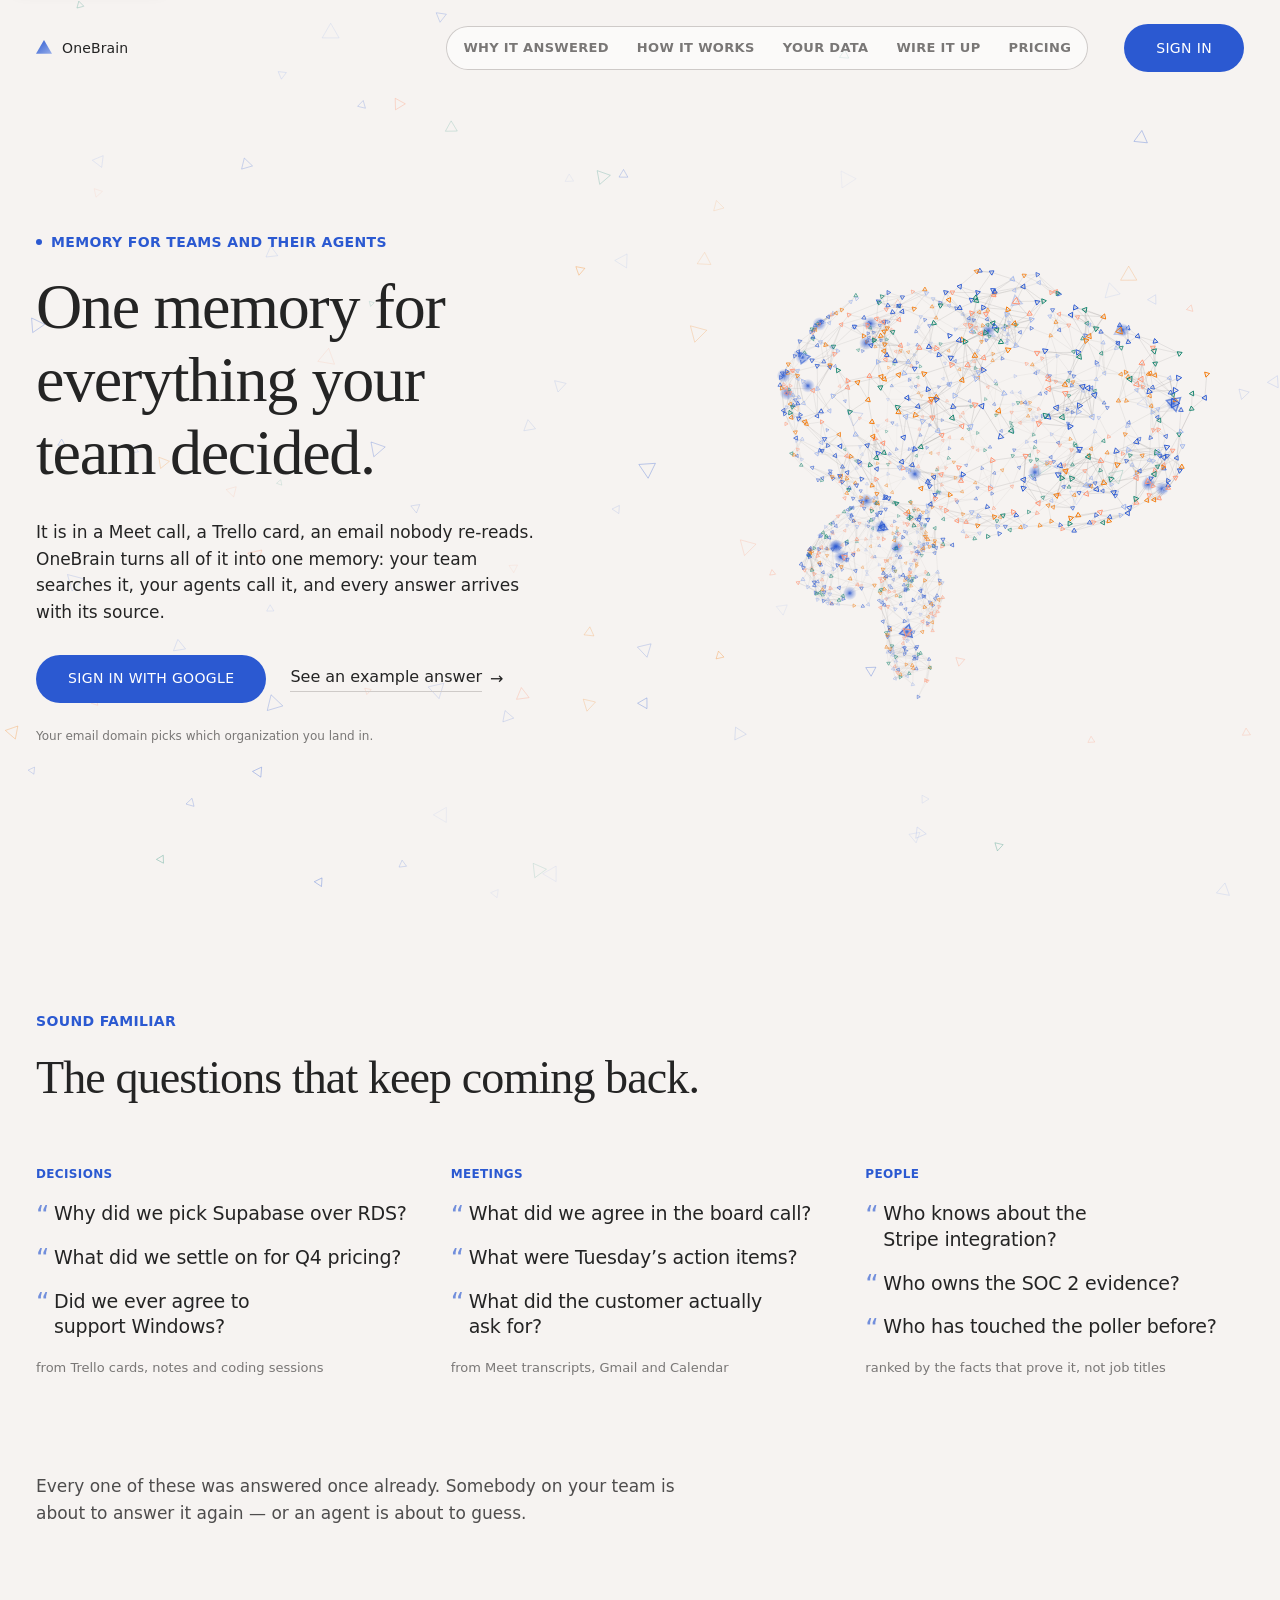
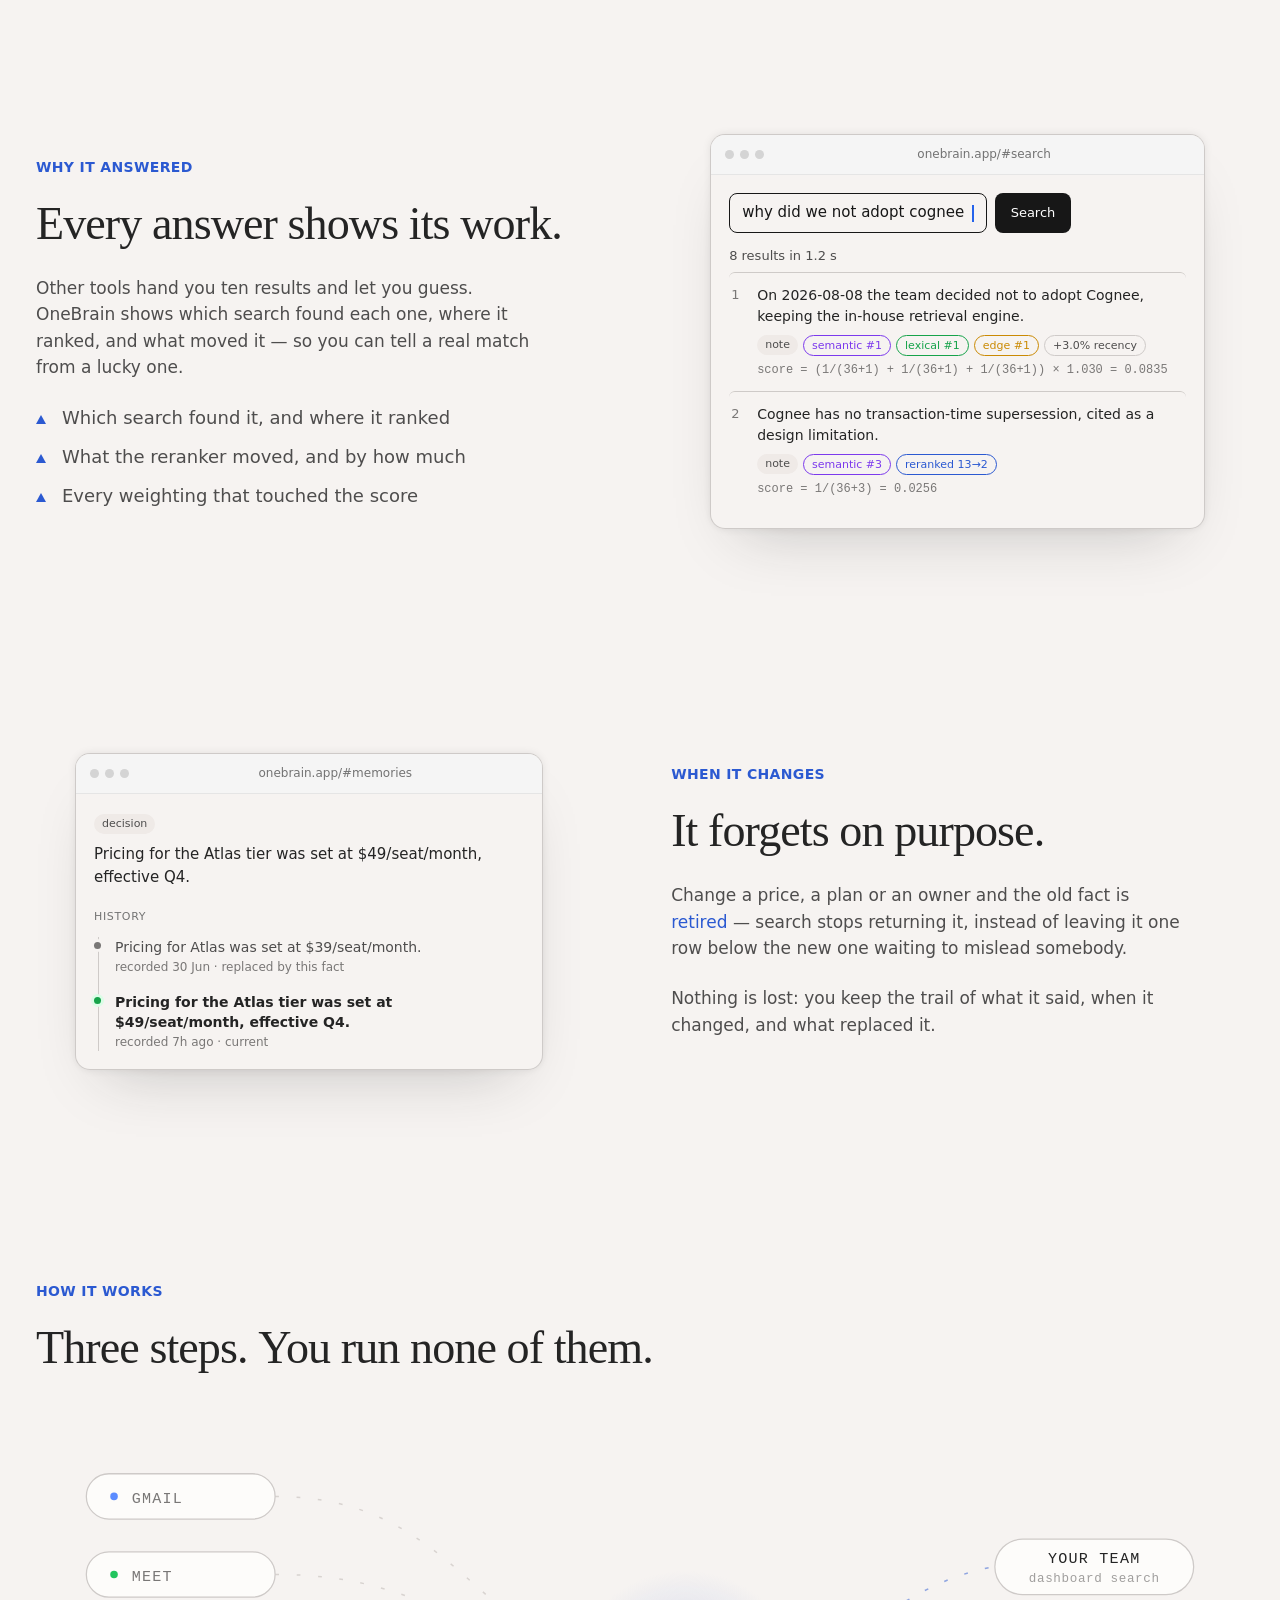
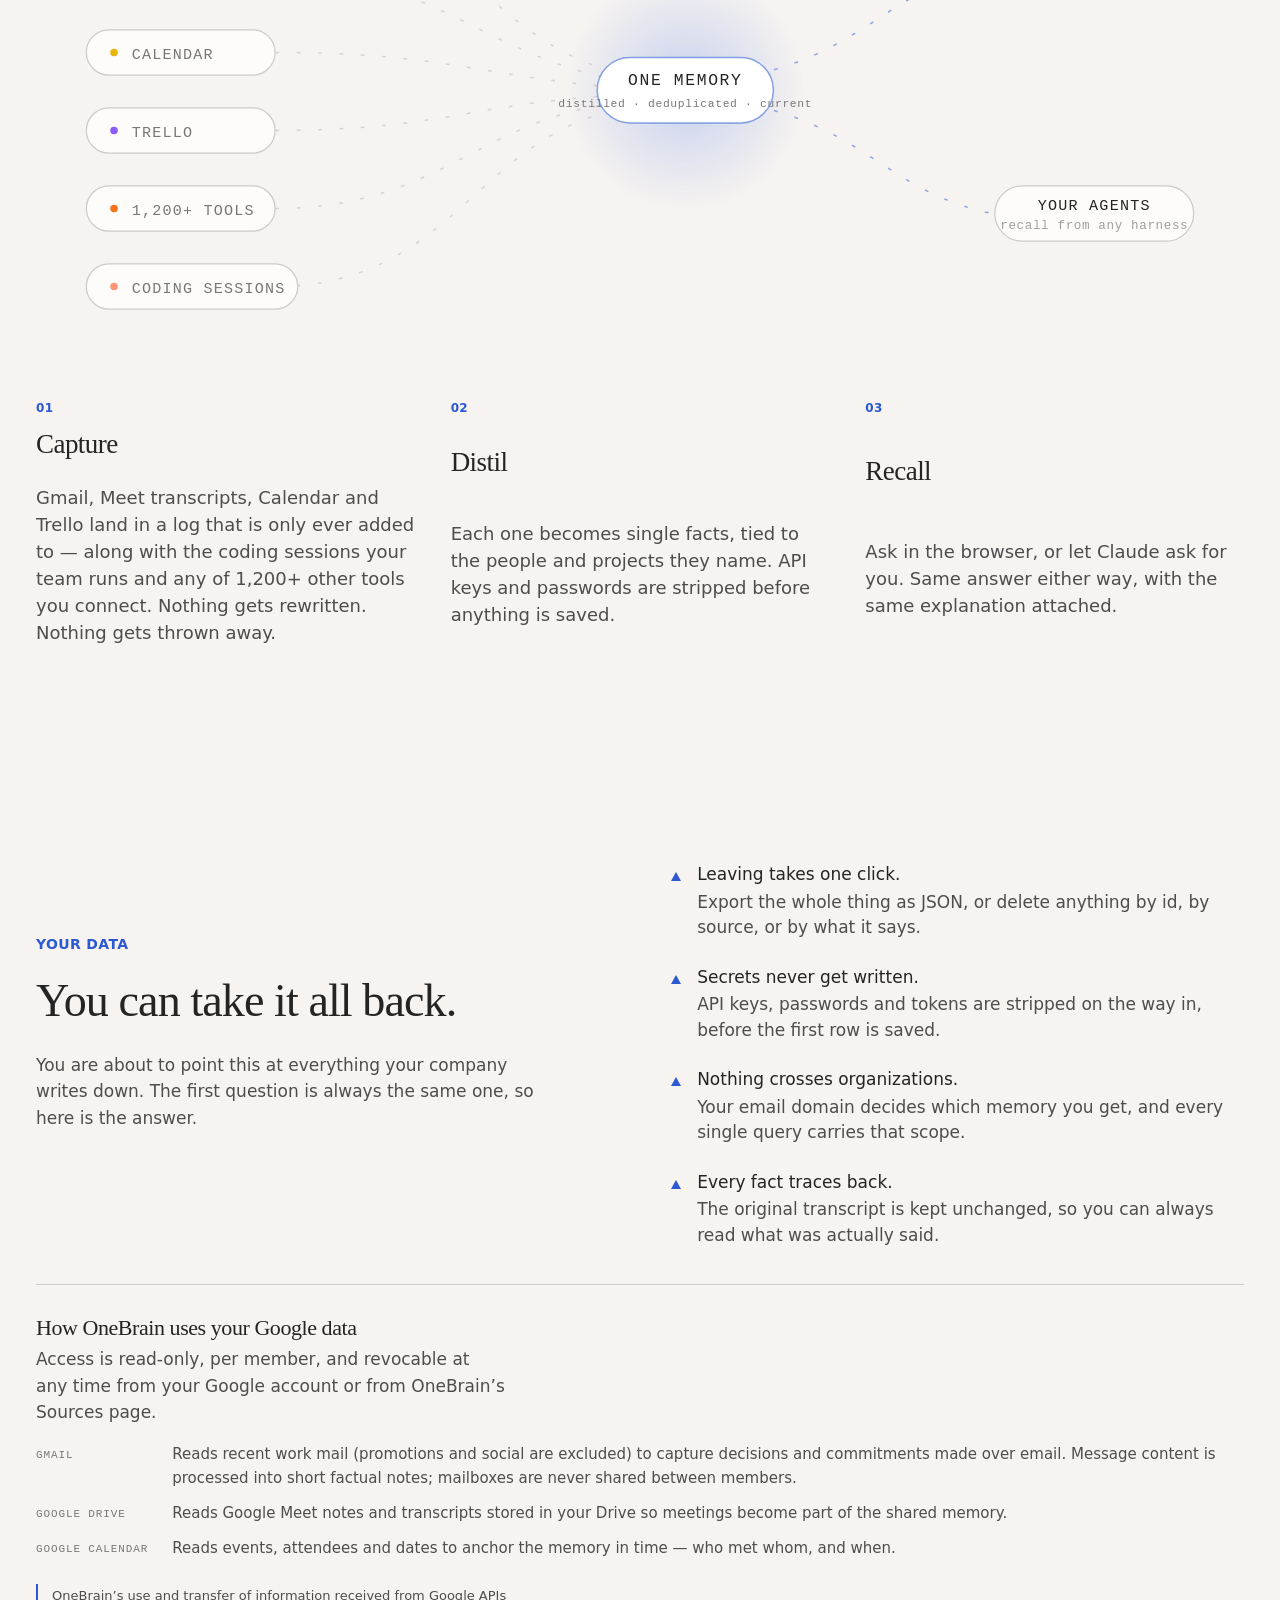
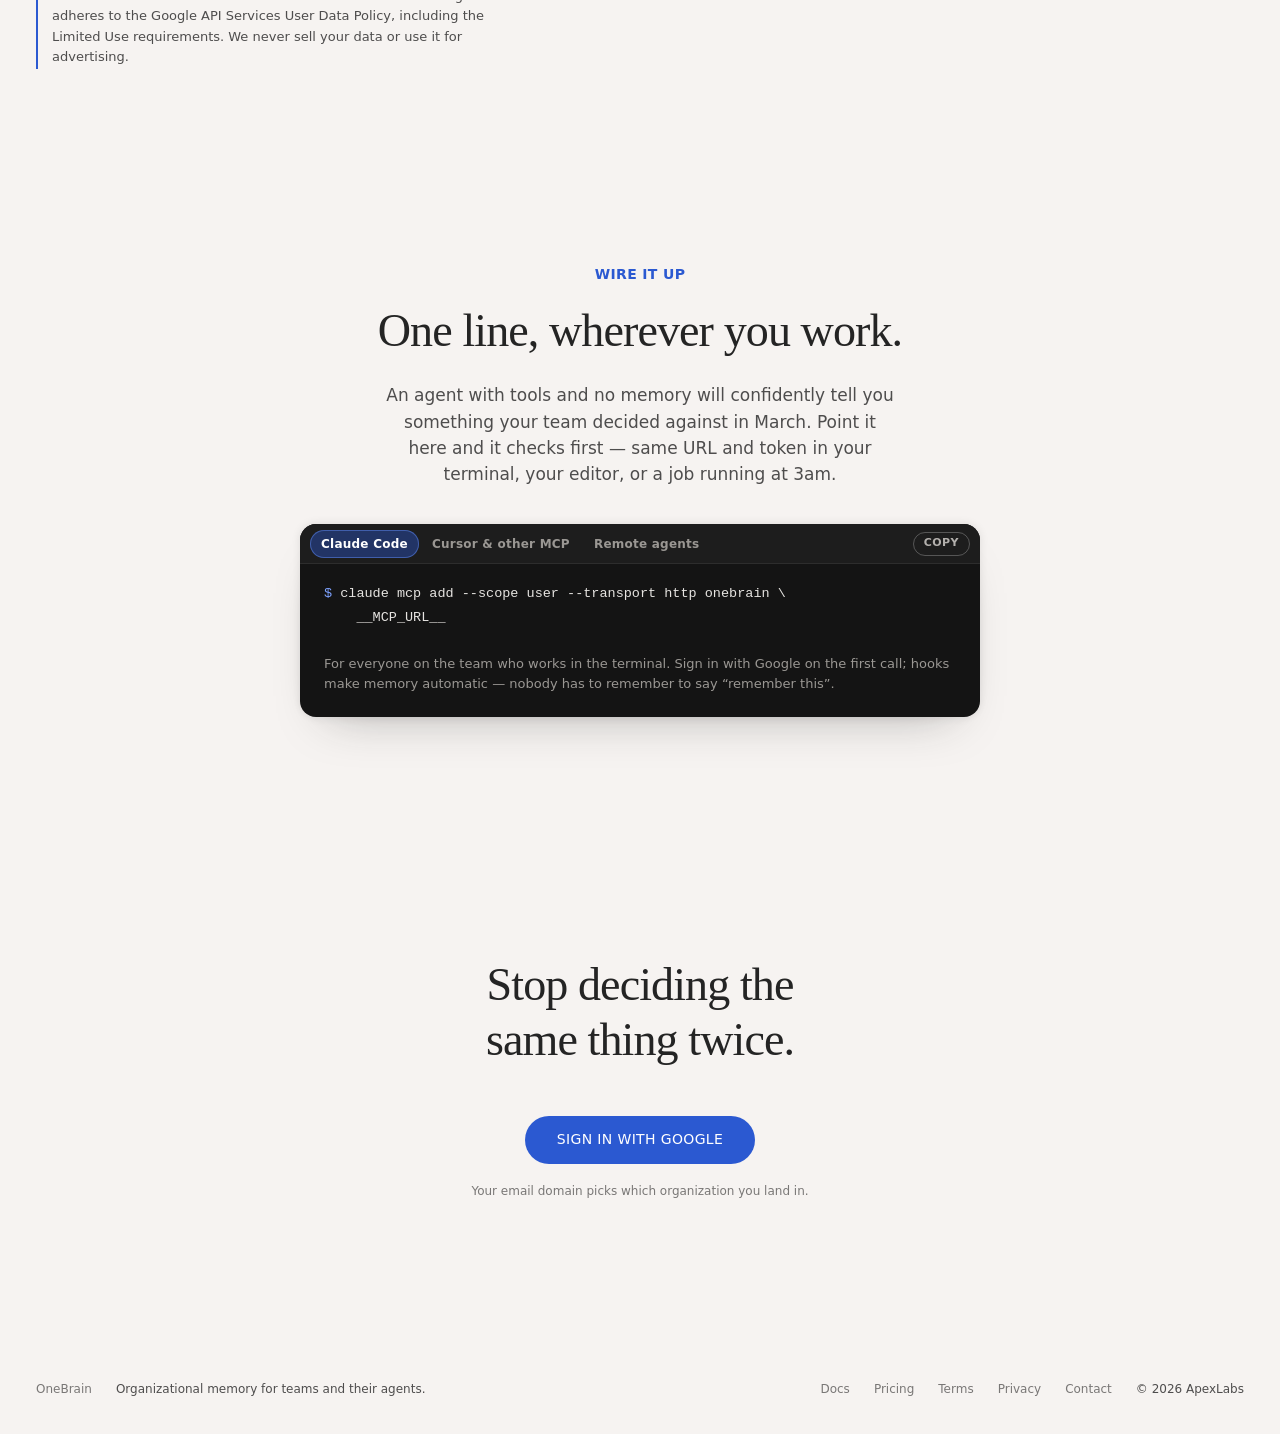
==== commit 410fa56e: "sync from apxlbz/onebrain@e427bb5fc0fe85d7bee5a4c365c62aded7f90a25" ====
--- a/index.html
+++ b/index.html
@@ -7,8 +7,17 @@
 <meta name="theme-color" content="#f6f3f1" />
 <link rel="icon" href="data:image/svg+xml,%3Csvg xmlns='http://www.w3.org/2000/svg' viewBox='0 0 32 32'%3E%3Cpath d='M16 3 30 27H2Z' fill='%232b59d1'/%3E%3C/svg%3E" />
 <meta property="og:type" content="website" />
+<meta property="og:url" content="https://onebrain.apxlbz.com/" />
 <meta property="og:title" content="OneBrain — one memory for everything your team decided" />
 <meta property="og:description" content="One memory your team searches and your agents call. OneBrain turns Gmail, Google Meet, Calendar and Trello into answers that arrive with their source." />
+<meta property="og:image" content="https://onebrain.apxlbz.com/og-image.png" />
+<meta property="og:image:width" content="1200" />
+<meta property="og:image:height" content="630" />
+<meta property="og:image:alt" content="OneBrain — one memory for everything your team decided." />
+<meta name="twitter:card" content="summary_large_image" />
+<meta name="twitter:title" content="OneBrain — one memory for everything your team decided" />
+<meta name="twitter:description" content="One memory your team searches and your agents call. OneBrain turns Gmail, Google Meet, Calendar and Trello into answers that arrive with their source." />
+<meta name="twitter:image" content="https://onebrain.apxlbz.com/og-image.png" />
 <title>OneBrain — one memory for everything your team decided</title>
 <meta name="description" content="One memory your team searches and your agents call. OneBrain turns Gmail, Google Meet, Calendar and Trello into answers that arrive with their source." />
 <link rel="stylesheet" href="./app.css?v=3" />
@@ -51,6 +60,7 @@
     <a href="#how">How it works</a>
     <a href="#data">Your data</a>
     <a href="#agents">Wire it up</a>
+    <a href="./pricing.html">Pricing</a>
   </nav>
   <a class="cta" href="./app.html" data-signin>Sign in</a>
 </header>
@@ -414,6 +424,7 @@
   <span class="dim">Organizational memory for teams and their agents.</span>
   <span class="grow"></span>
   <a href="./docs.html">Docs</a>
+  <a href="./pricing.html">Pricing</a>
   <a href="./terms.html">Terms</a>
   <a href="./privacy.html">Privacy</a>
   <a href="mailto:or@apxlbz.com">Contact</a>
--- a/app.css
+++ b/app.css
@@ -523,3 +523,8 @@
    nothing to walk through. */
 .chksteps { margin:8px 0 2px 18px; padding:0 0 0 14px; }
 .chksteps li { margin:6px 0; color:var(--muted); max-width:64ch; text-wrap:pretty; }
+
+/* per-agent provenance badge (CM-2) */
+.badge-agent { color:var(--text, inherit); }
+.badge-human { font-weight:600; }
+.badge-unknown { font-style:italic; opacity:.75; }
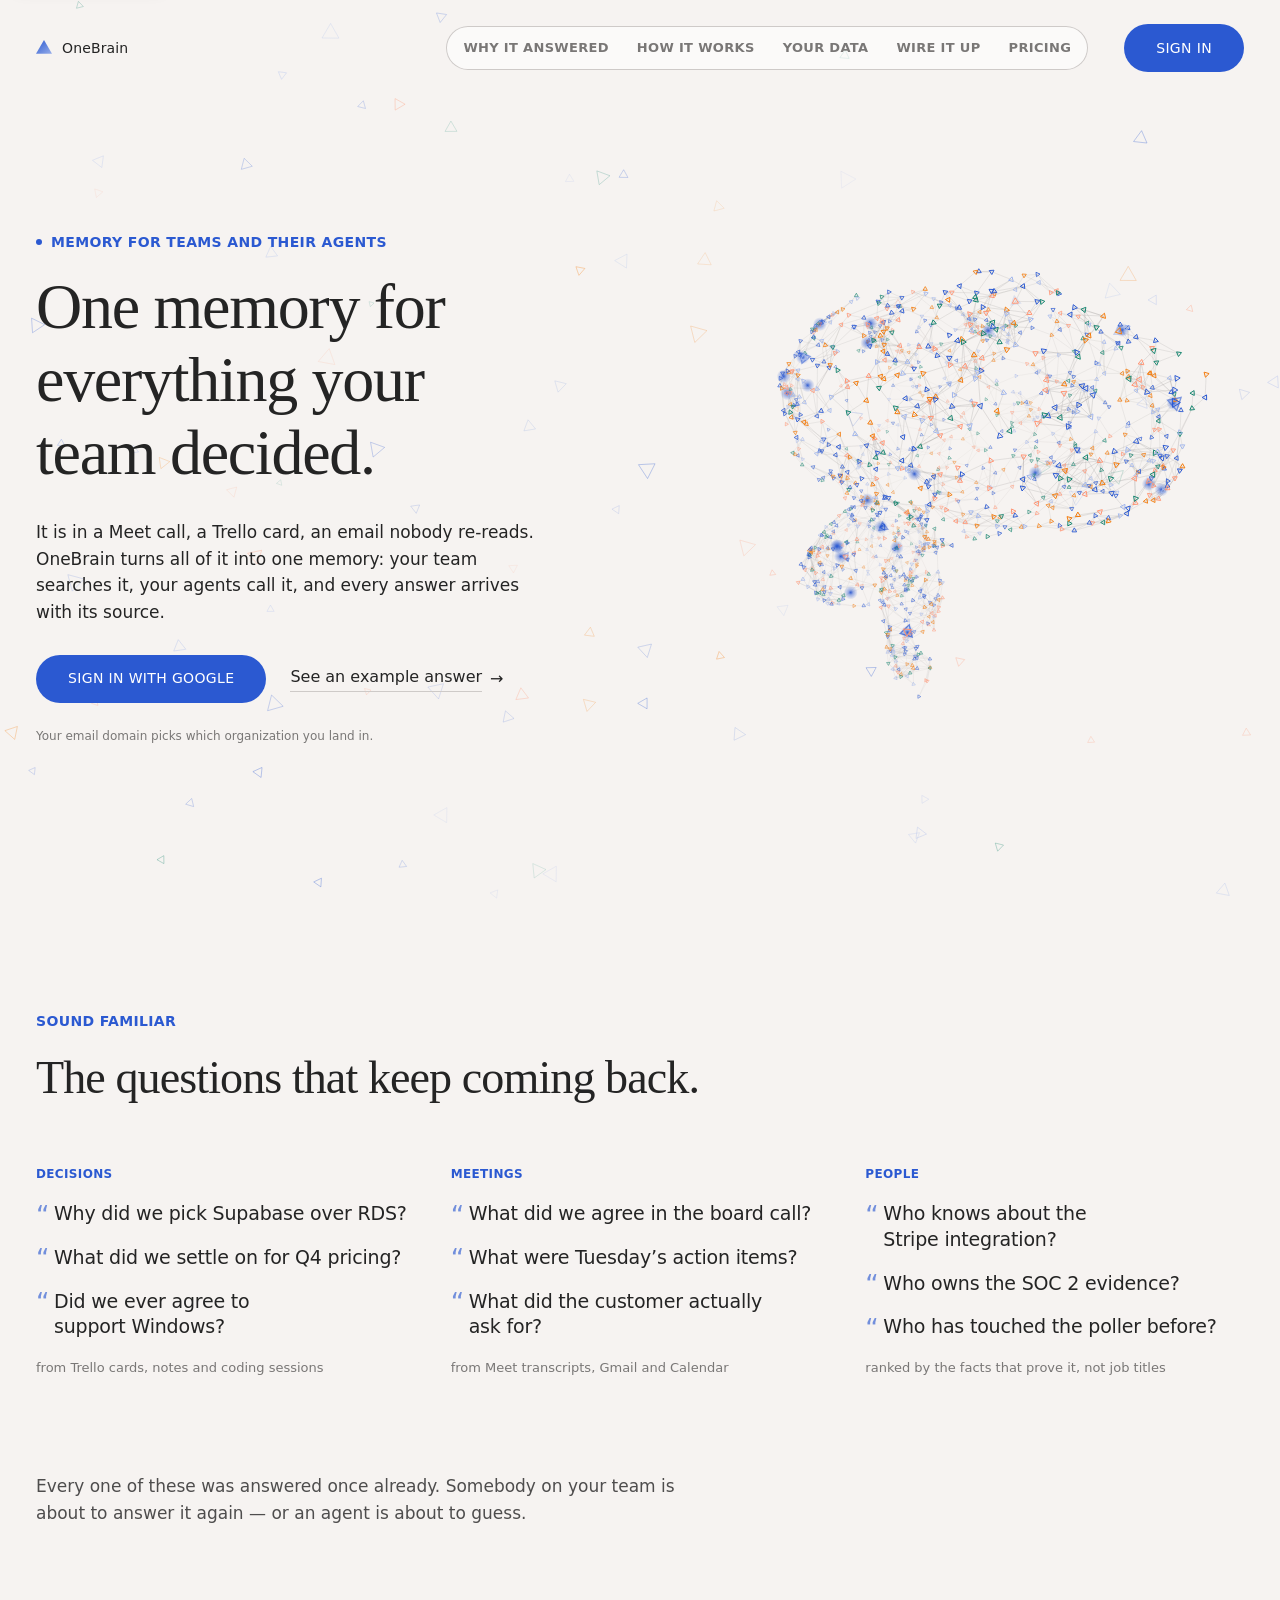
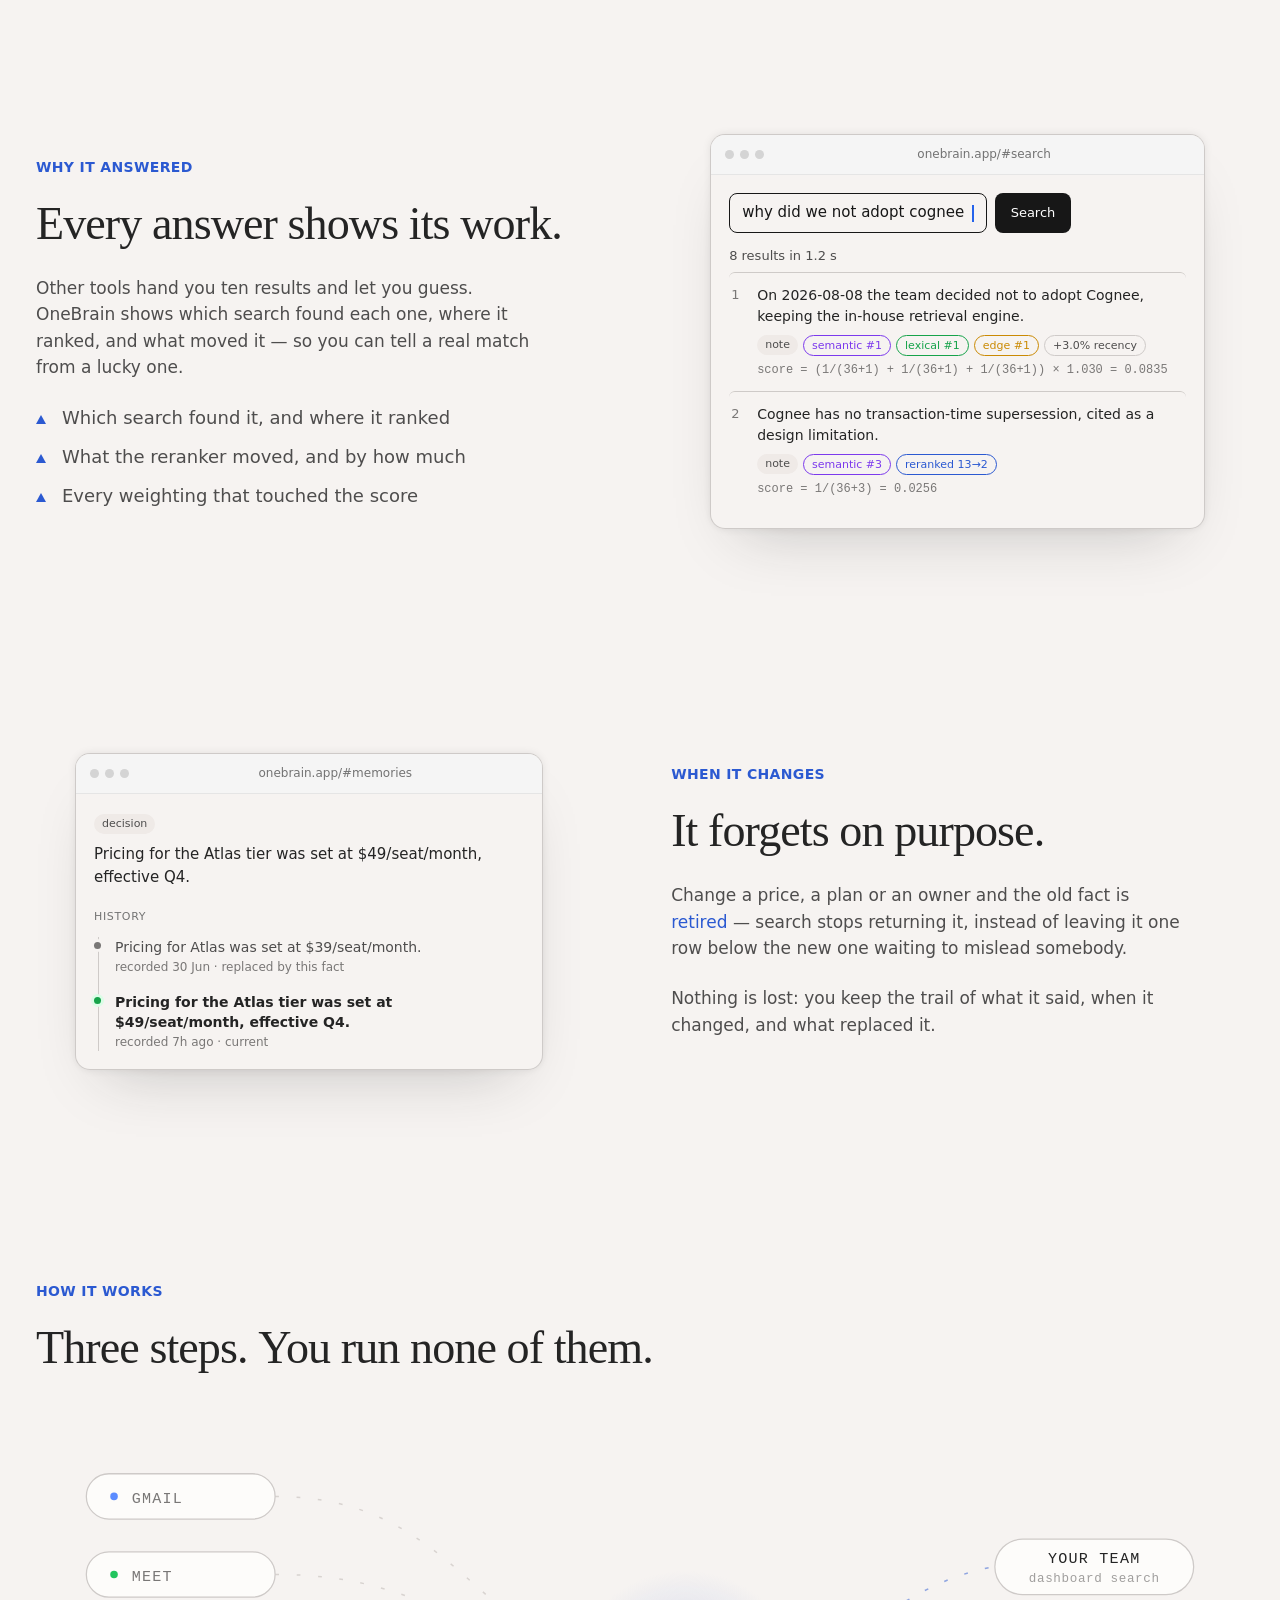
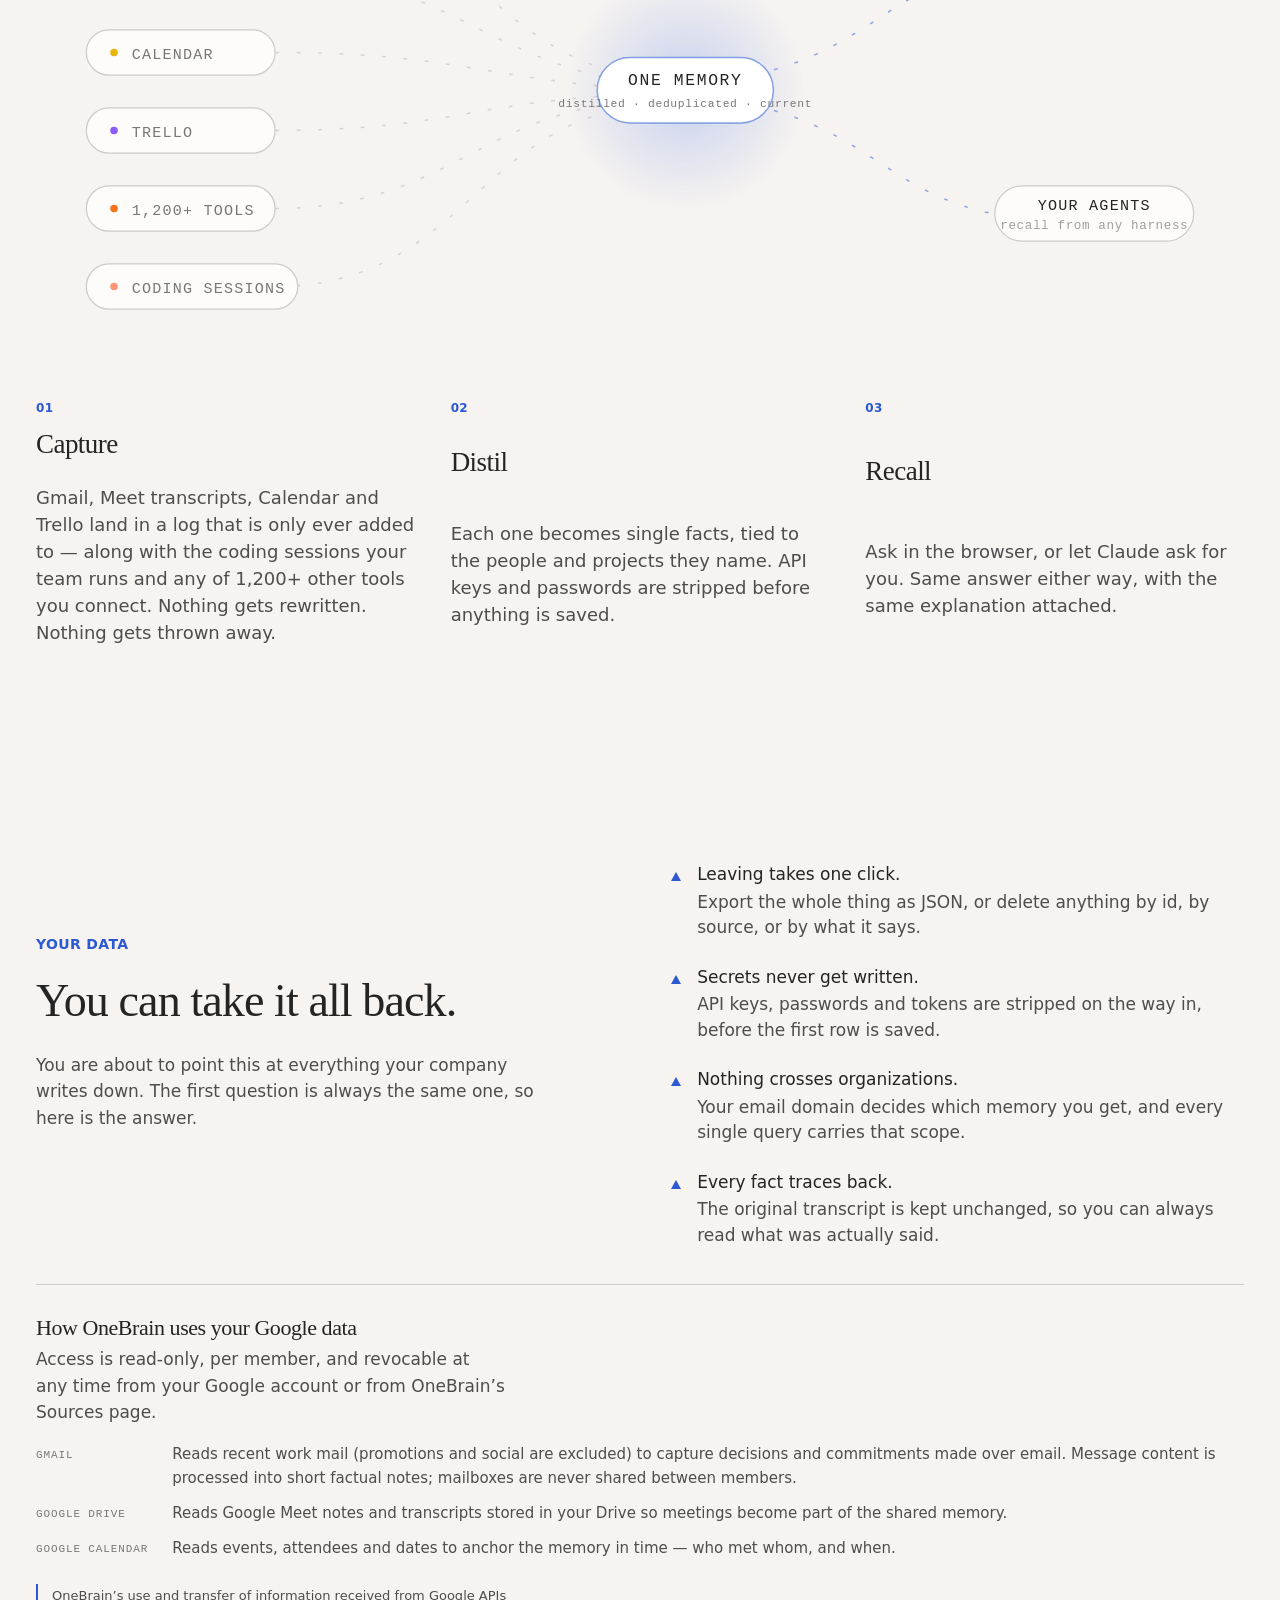
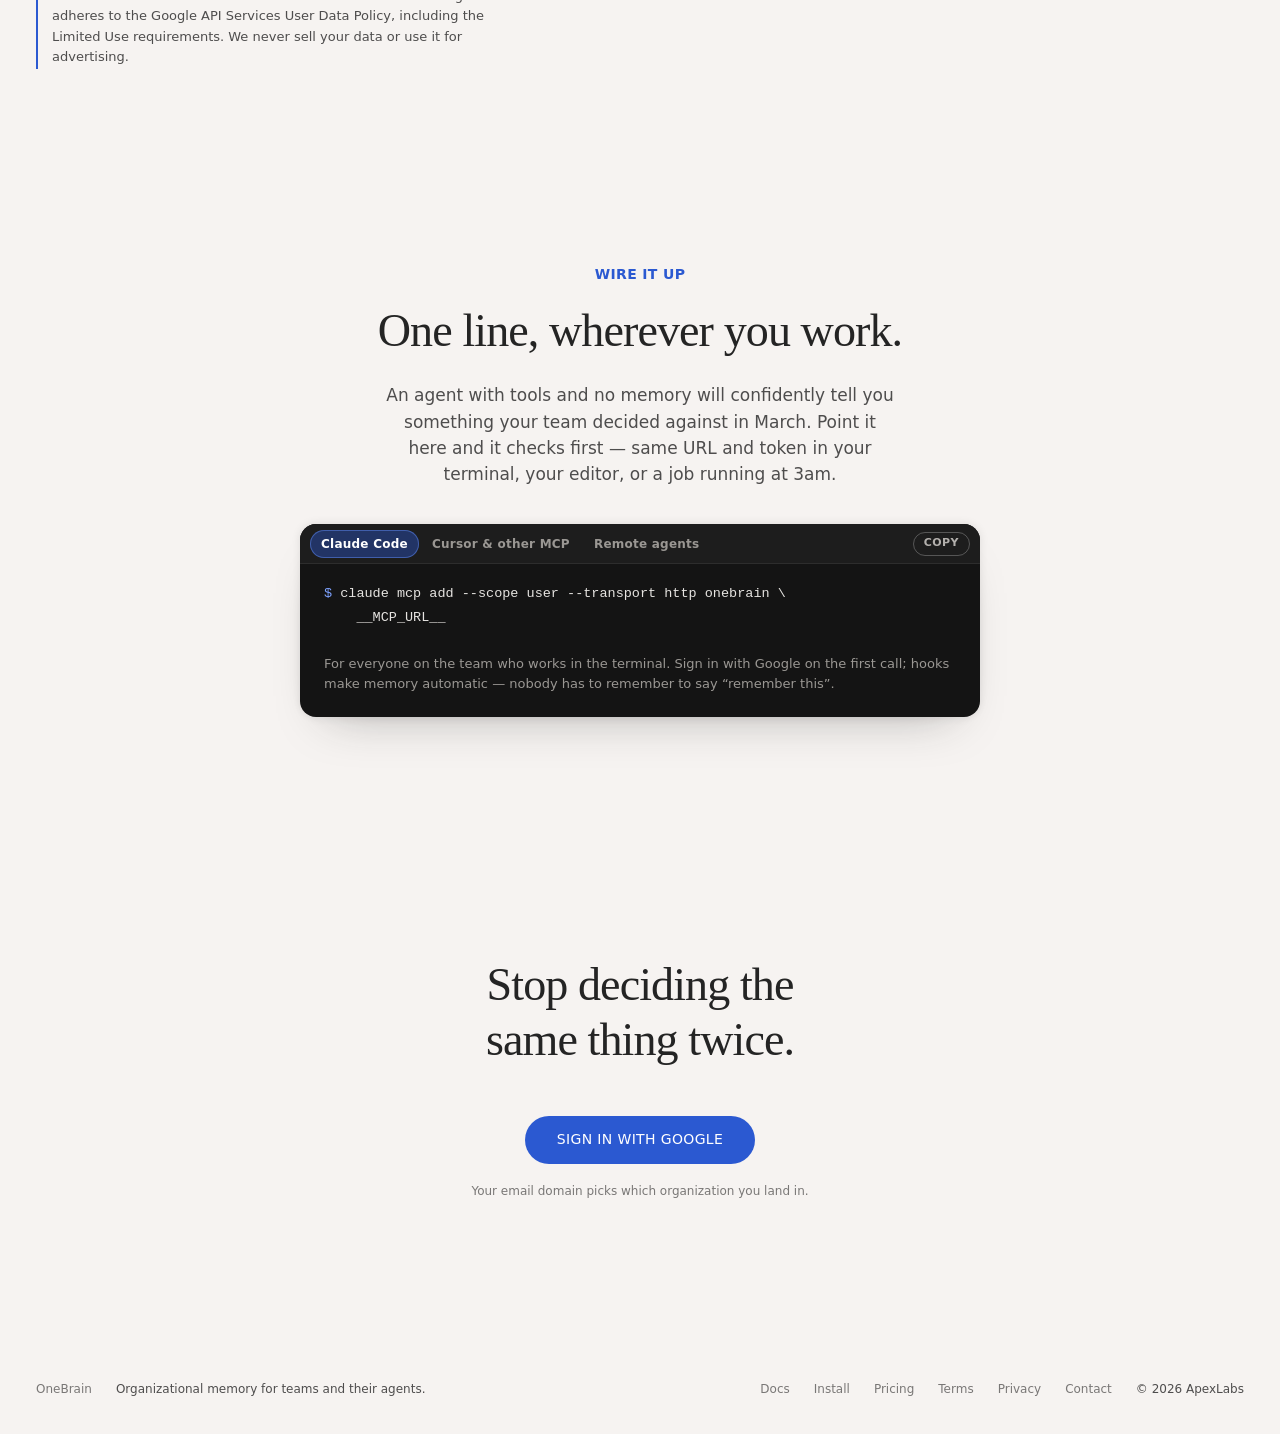
==== commit c85a48b4: "sync from apxlbz/onebrain@b4b40a1502144a1c0a0fa38301acbe52683c3afe" ====
--- a/index.html
+++ b/index.html
@@ -424,6 +424,7 @@
   <span class="dim">Organizational memory for teams and their agents.</span>
   <span class="grow"></span>
   <a href="./docs.html">Docs</a>
+  <a href="./install.html">Install</a>
   <a href="./pricing.html">Pricing</a>
   <a href="./terms.html">Terms</a>
   <a href="./privacy.html">Privacy</a>
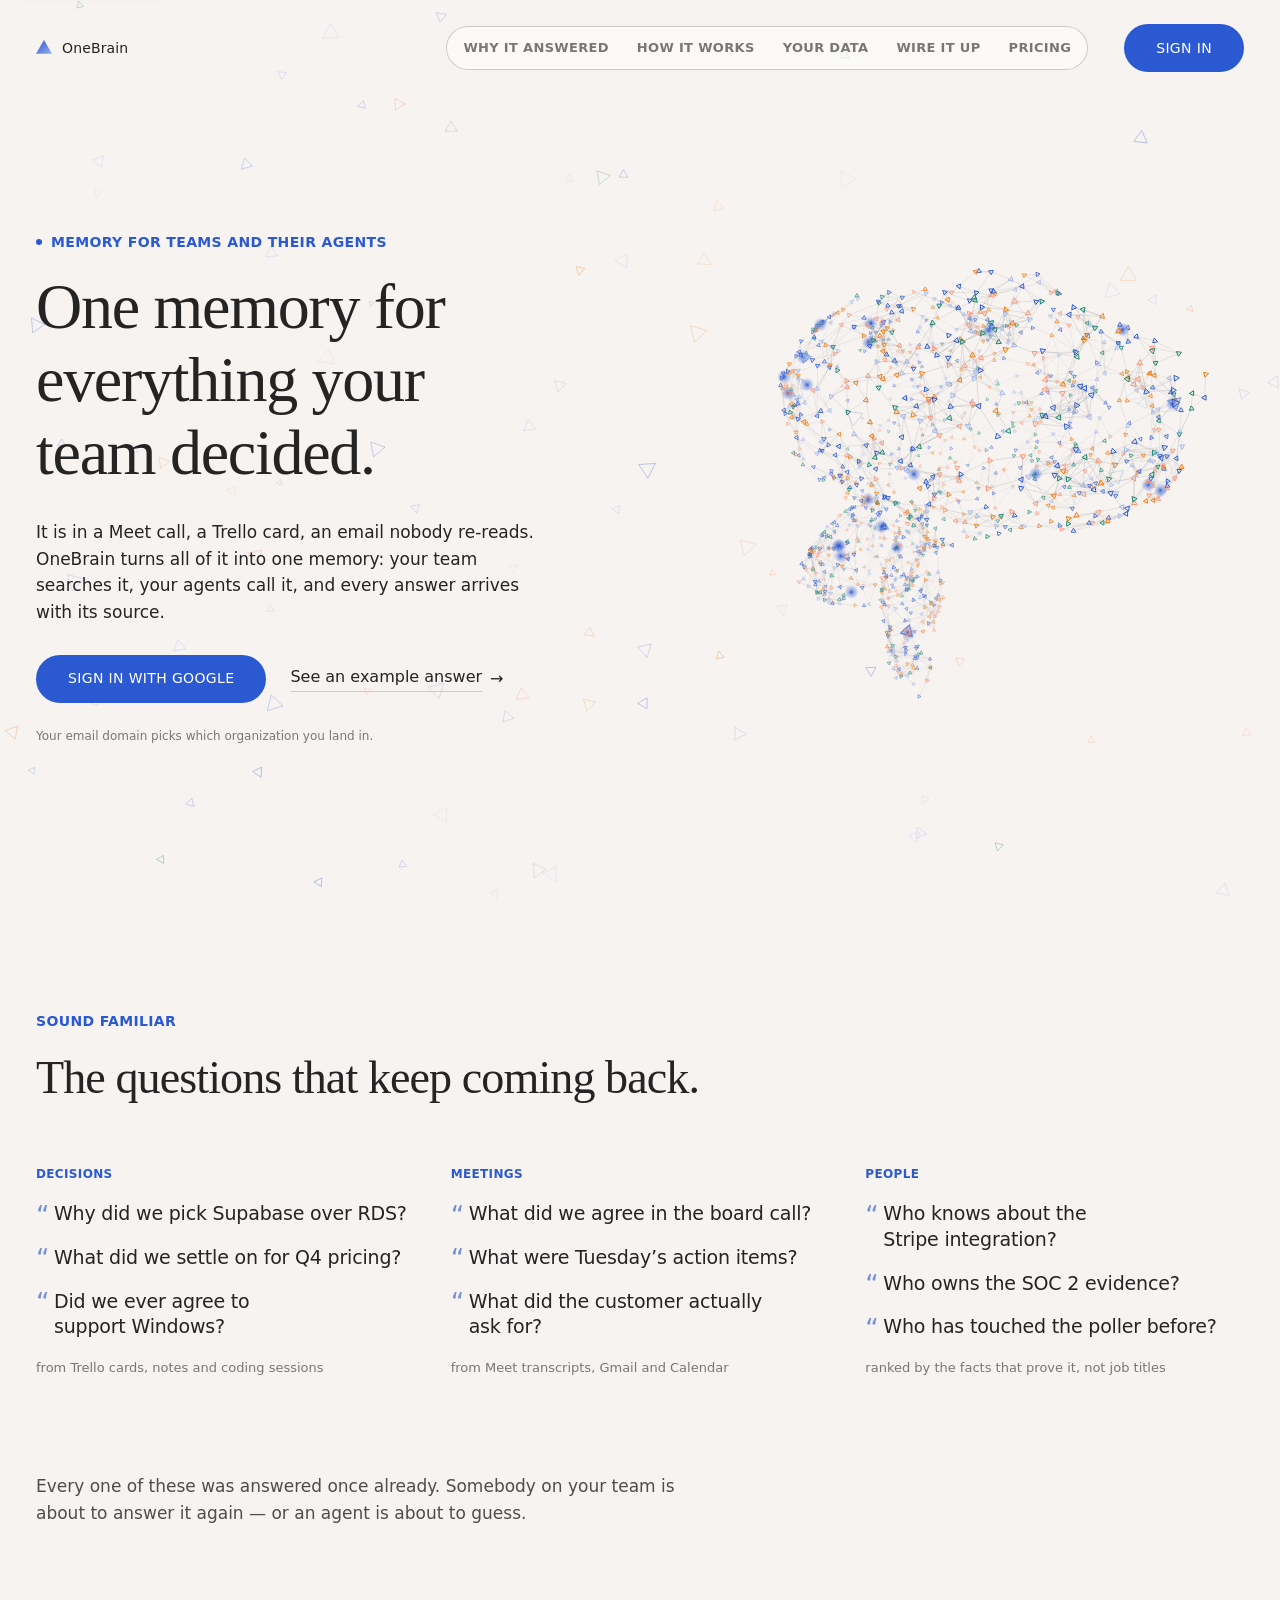
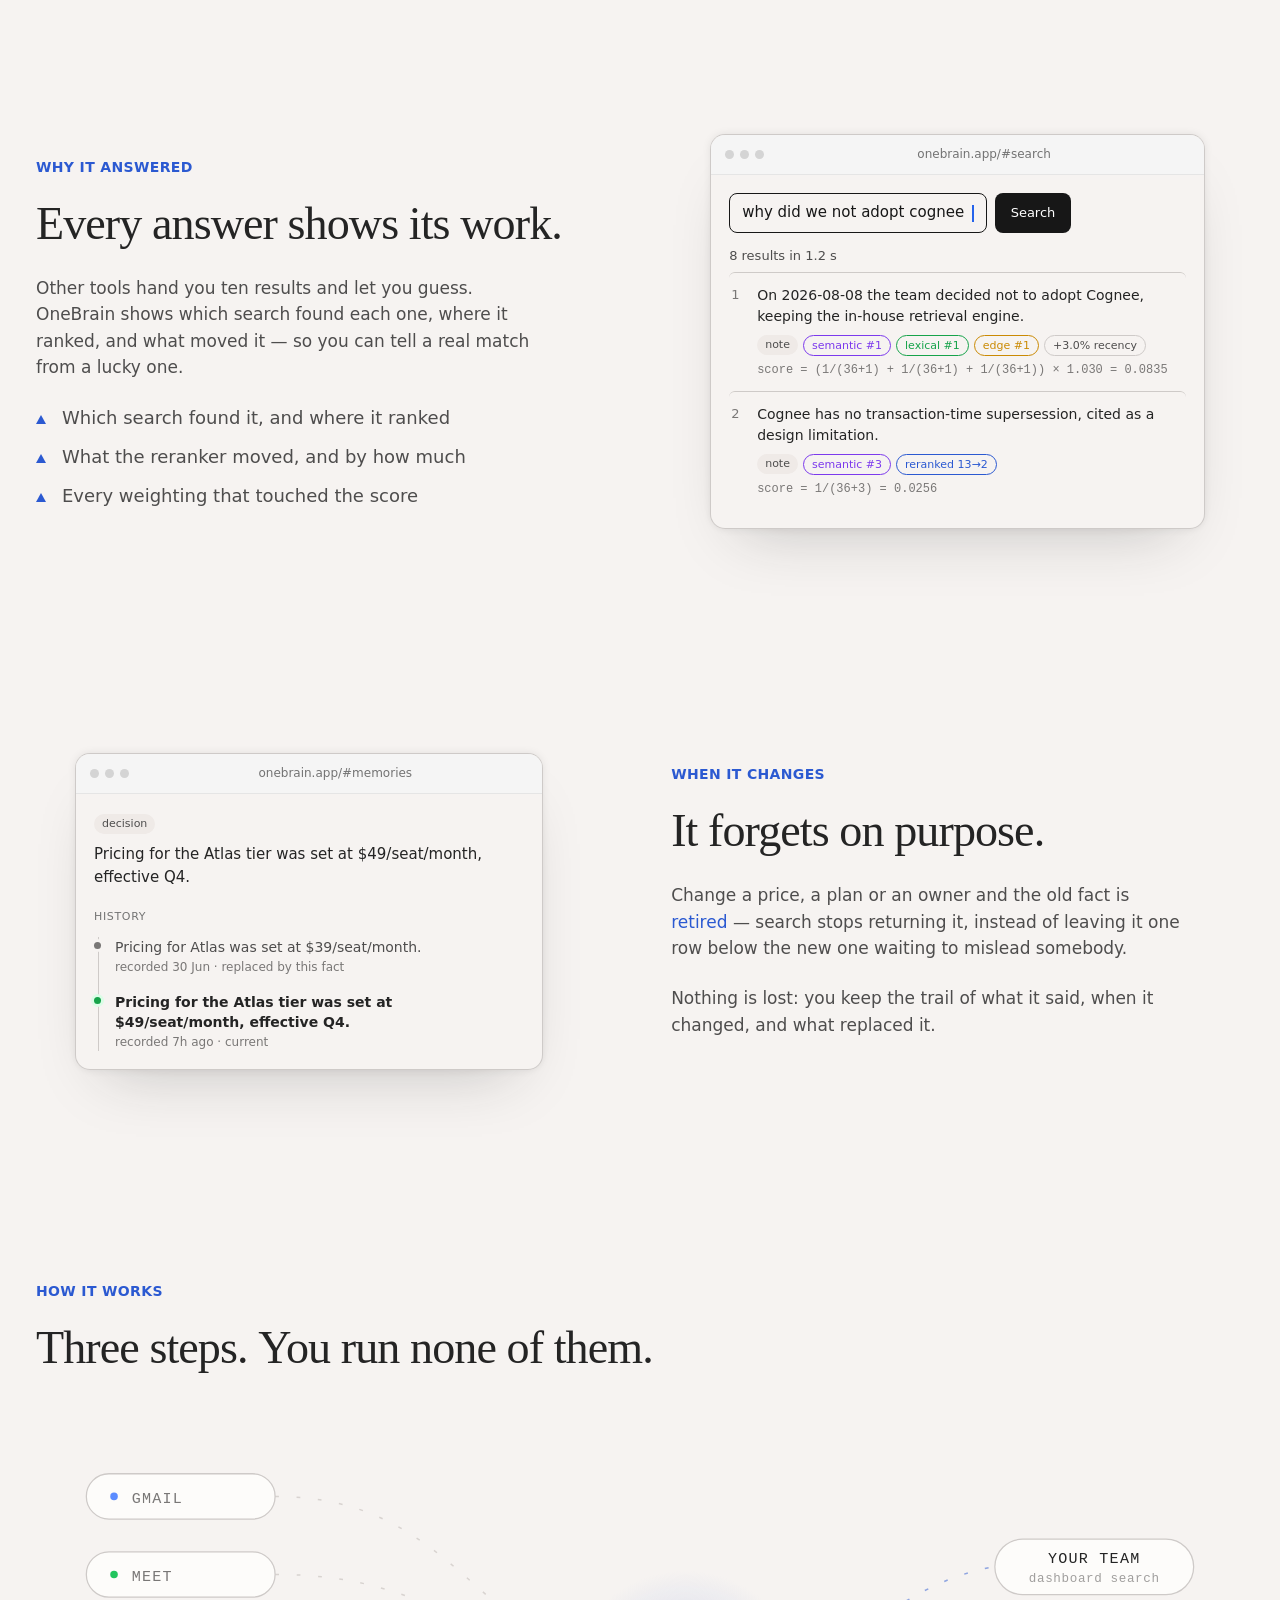
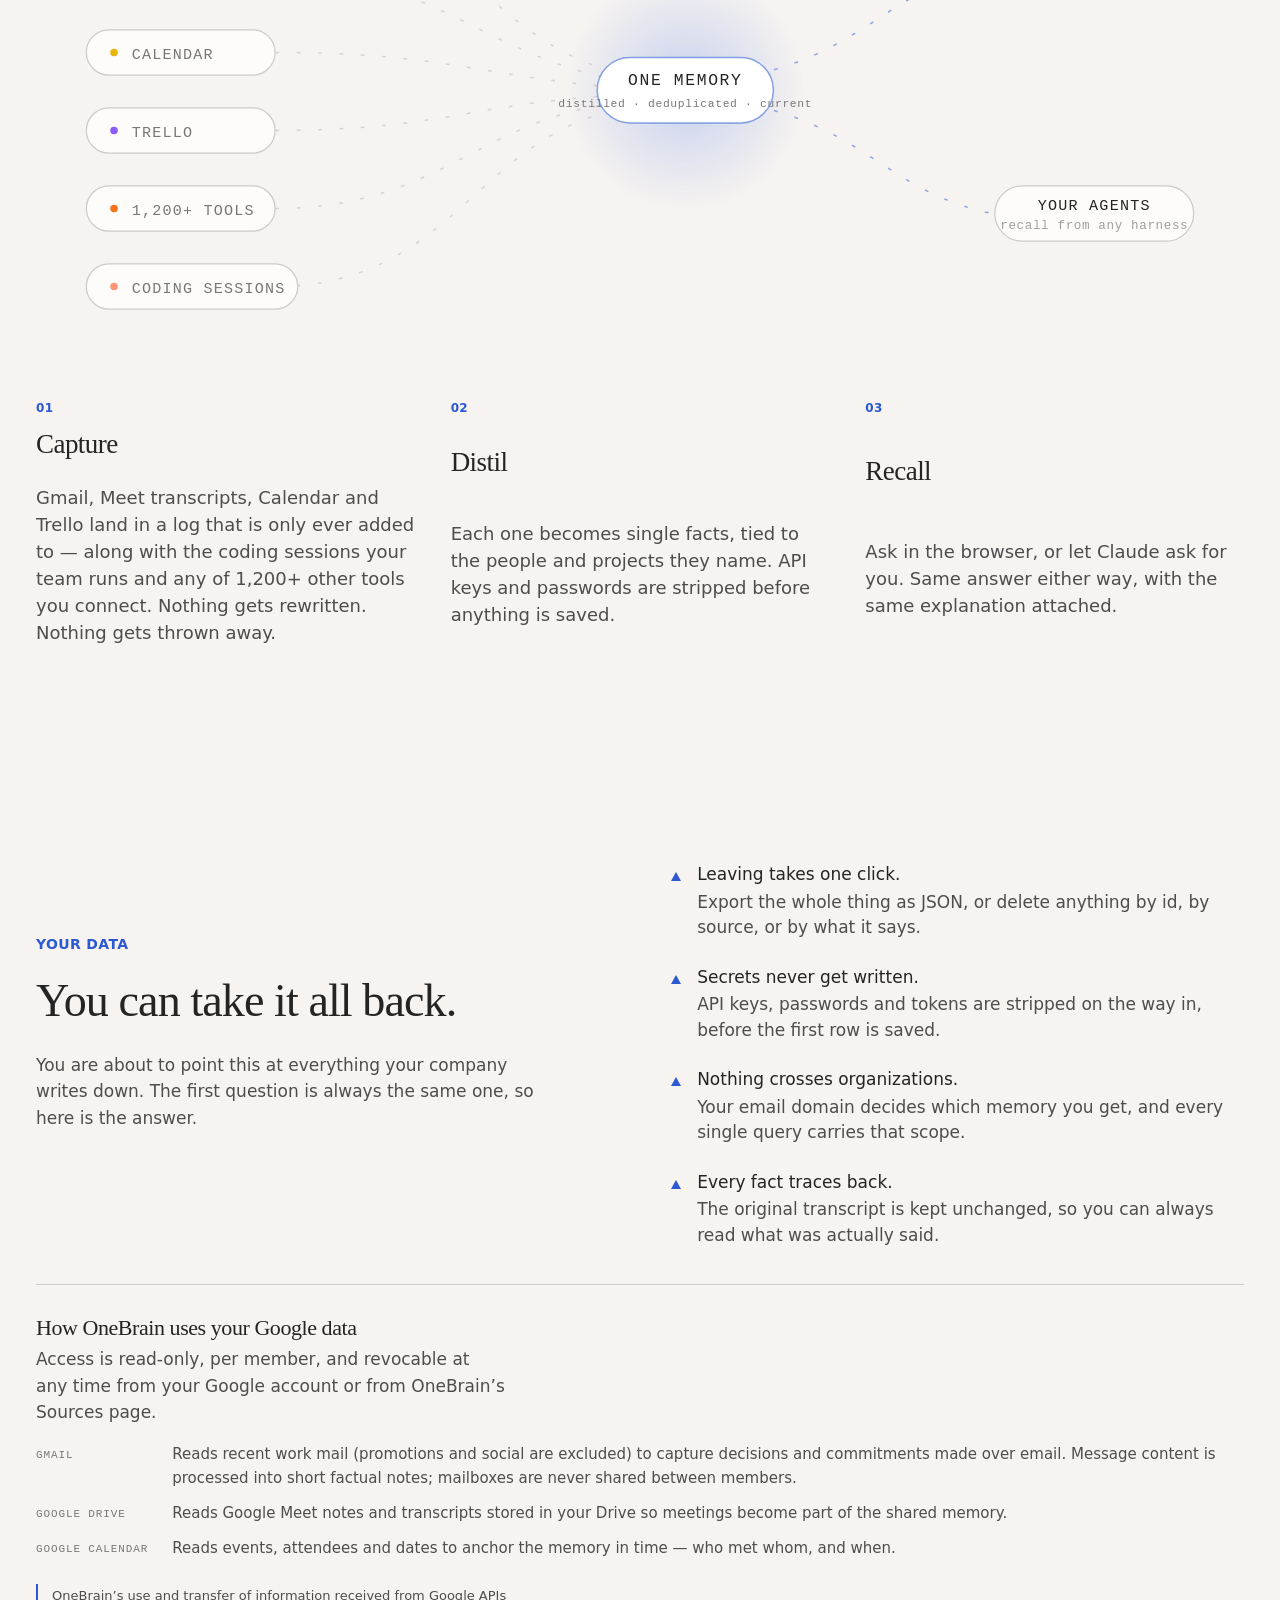
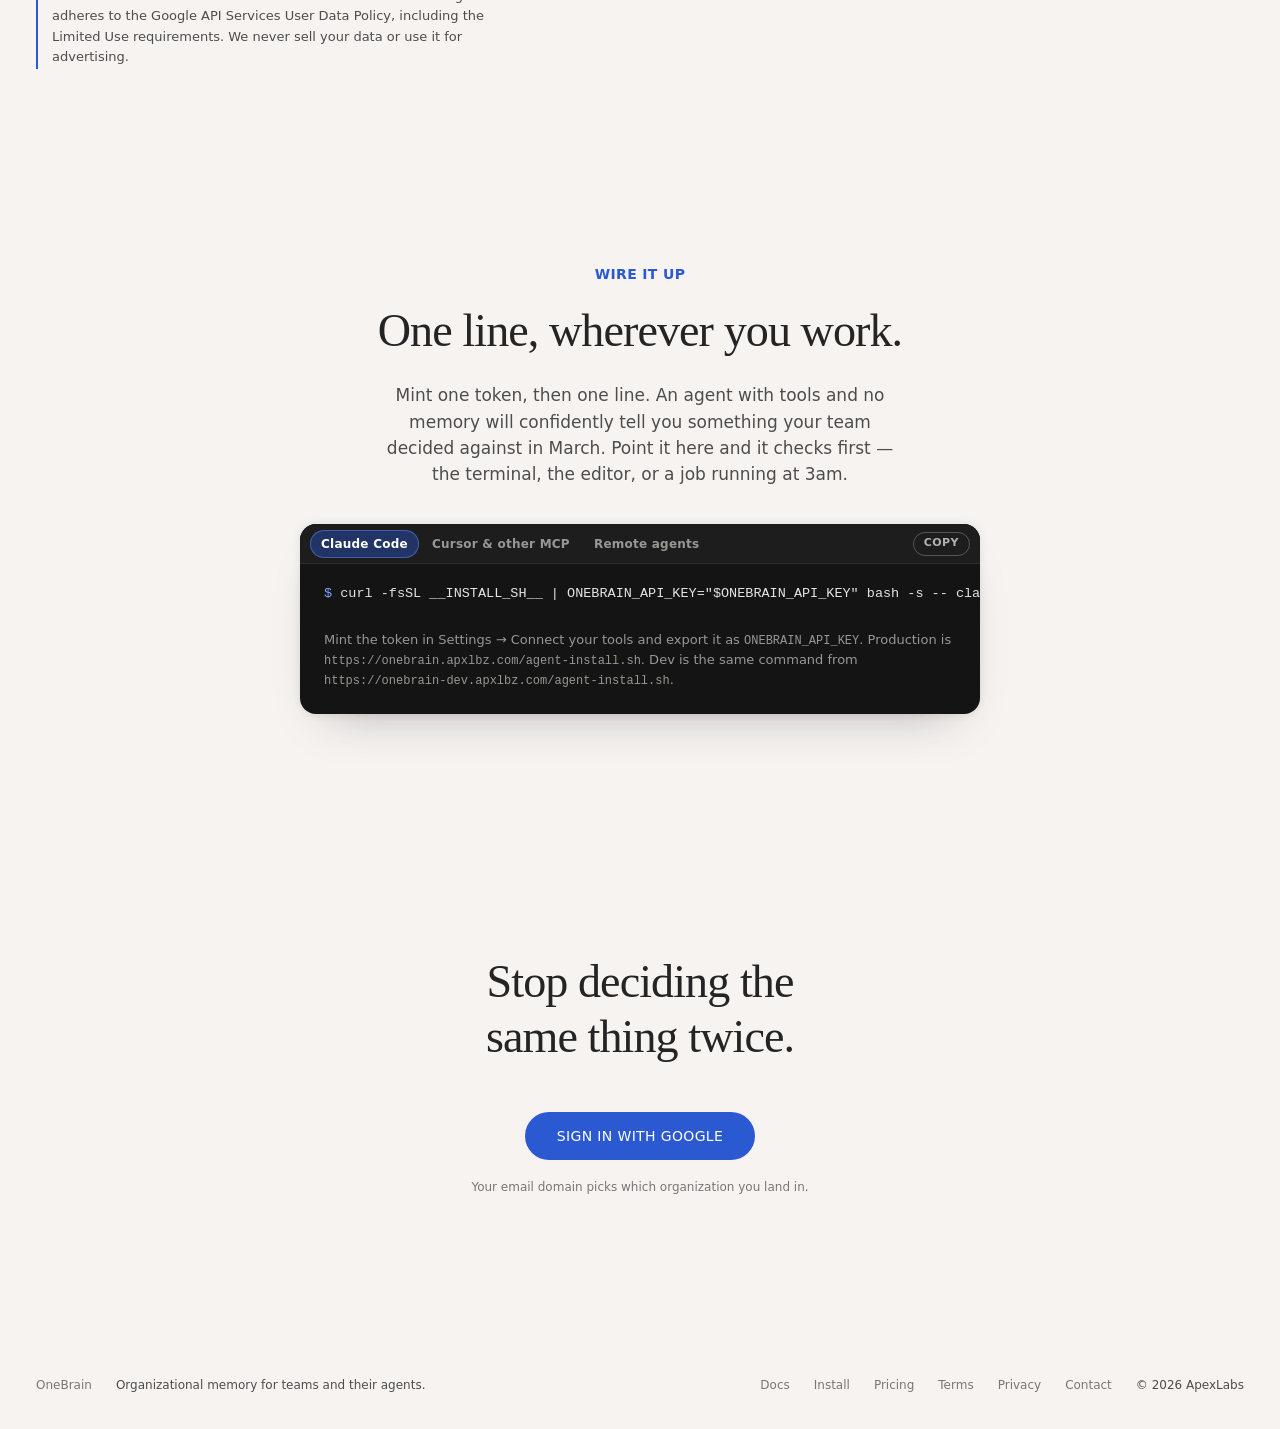
==== commit 875c01df: "sync from apxlbz/onebrain@7699c2ccac4ceecbce341c829995852b5e527b3b" ====
--- a/index.html
+++ b/index.html
@@ -355,10 +355,10 @@
   <div class="wrap narrow center">
     <p class="eyebrow">Wire it up</p>
     <h2 data-words id="agents-h">One line, wherever you work.</h2>
-    <p class="lede">An agent with tools and no memory will confidently tell you
-      something your team decided against in March. Point it here and it checks
-      first &mdash; same URL and token in your terminal, your editor, or a job
-      running at 3am.</p>
+    <p class="lede">Mint one token, then one line. An agent with tools and no
+      memory will confidently tell you something your team decided against in
+      March. Point it here and it checks first &mdash; the terminal, the editor,
+      or a job running at 3am.</p>
 
     <div class="term">
       <div class="termbar" role="tablist" aria-label="Setup target">
@@ -373,37 +373,27 @@
       </div>
 
       <div class="termpane" id="p-cc" role="tabpanel" aria-labelledby="t-cc"
-        data-copy="claude mcp add --scope user --transport http onebrain __MCP_URL__">
-<pre class="snippet" tabindex="0"><code translate="no"><span class="prompt">$</span> claude mcp add --scope user --transport http onebrain \
-    <span data-mcp-url>__MCP_URL__</span></code></pre>
-        <p class="termnote">For everyone on the team who works in the terminal.
-          Sign in with Google on the first call; hooks make memory automatic
-          &mdash; nobody has to remember to say &ldquo;remember this&rdquo;.</p>
+        data-copy='curl -fsSL __INSTALL_SH__ | ONEBRAIN_API_KEY="$ONEBRAIN_API_KEY" bash -s -- claude-code'>
+<pre class="snippet" tabindex="0"><code translate="no"><span class="prompt">$</span> curl -fsSL <span data-install-sh>__INSTALL_SH__</span> | ONEBRAIN_API_KEY="$ONEBRAIN_API_KEY" bash -s -- claude-code</code></pre>
+        <p class="termnote">Mint the token in Settings &rarr; Connect your tools
+          and export it as <span class="mono" translate="no">ONEBRAIN_API_KEY</span>.
+          Production is <span class="mono" translate="no">https://onebrain.apxlbz.com/agent-install.sh</span>.
+          Dev is the same command from
+          <span class="mono" translate="no">https://onebrain-dev.apxlbz.com/agent-install.sh</span>.</p>
       </div>
 
       <div class="termpane" id="p-cursor" role="tabpanel" aria-labelledby="t-cursor" hidden
-        data-copy='{ "mcpServers": { "onebrain": { "type": "http", "url": "__MCP_URL__" } } }'>
-<pre class="snippet" tabindex="0"><code translate="no">{
-  "mcpServers": {
-    "onebrain": {
-      "type": "http",
-      "url": "<span data-mcp-url>__MCP_URL__</span>"
-    }
-  }
-}</code></pre>
-        <p class="termnote">Any MCP client takes the same URL and signs in the
-          same way. Nothing about OneBrain is specific to one harness.</p>
+        data-copy='curl -fsSL __INSTALL_SH__ | ONEBRAIN_API_KEY="$ONEBRAIN_API_KEY" bash -s -- cursor'>
+<pre class="snippet" tabindex="0"><code translate="no"><span class="prompt">$</span> curl -fsSL <span data-install-sh>__INSTALL_SH__</span> | ONEBRAIN_API_KEY="$ONEBRAIN_API_KEY" bash -s -- cursor</code></pre>
+        <p class="termnote">Same script. <span class="mono" translate="no">codex</span>
+          and <span class="mono" translate="no">mcp</span> are the other hosts.</p>
       </div>
 
       <div class="termpane" id="p-rest" role="tabpanel" aria-labelledby="t-rest" hidden
-        data-copy="curl -s __API_URL__/v1/recall -H &quot;Authorization: Bearer $ONEBRAIN_TOKEN&quot; -H 'Content-Type: application/json' -d '{&quot;query&quot;:&quot;why did we not adopt cognee&quot;}'">
-<pre class="snippet" tabindex="0"><code translate="no"><span class="prompt">$</span> curl -s <span data-api-url>__API_URL__</span>/v1/recall \
-    -H "Authorization: Bearer $ONEBRAIN_TOKEN" \
-    -H 'Content-Type: application/json' \
-    -d '{"query":"why did we not adopt cognee"}'</code></pre>
+        data-copy='curl -fsSL __INSTALL_SH__ | ONEBRAIN_API_KEY="$ONEBRAIN_API_KEY" bash -s -- rest'>
+<pre class="snippet" tabindex="0"><code translate="no"><span class="prompt">$</span> curl -fsSL <span data-install-sh>__INSTALL_SH__</span> | ONEBRAIN_API_KEY="$ONEBRAIN_API_KEY" bash -s -- rest</code></pre>
         <p class="termnote">For agents that never touch a laptop &mdash; CI jobs,
-          cron, a service in your cluster. Plain REST with a personal token from
-          Settings, so a shell hook is one <span class="mono" translate="no">curl</span>.</p>
+          cron, a service in your cluster. The key stays in the environment.</p>
       </div>
     </div>
   </div>
@@ -433,6 +423,6 @@
 </footer>
 
 <script src="./home.js?v=1"></script>
-<script type="module" src="./home-auth.js?v=1"></script>
+<script type="module" src="./home-auth.js?v=2"></script>
 </body>
 </html>
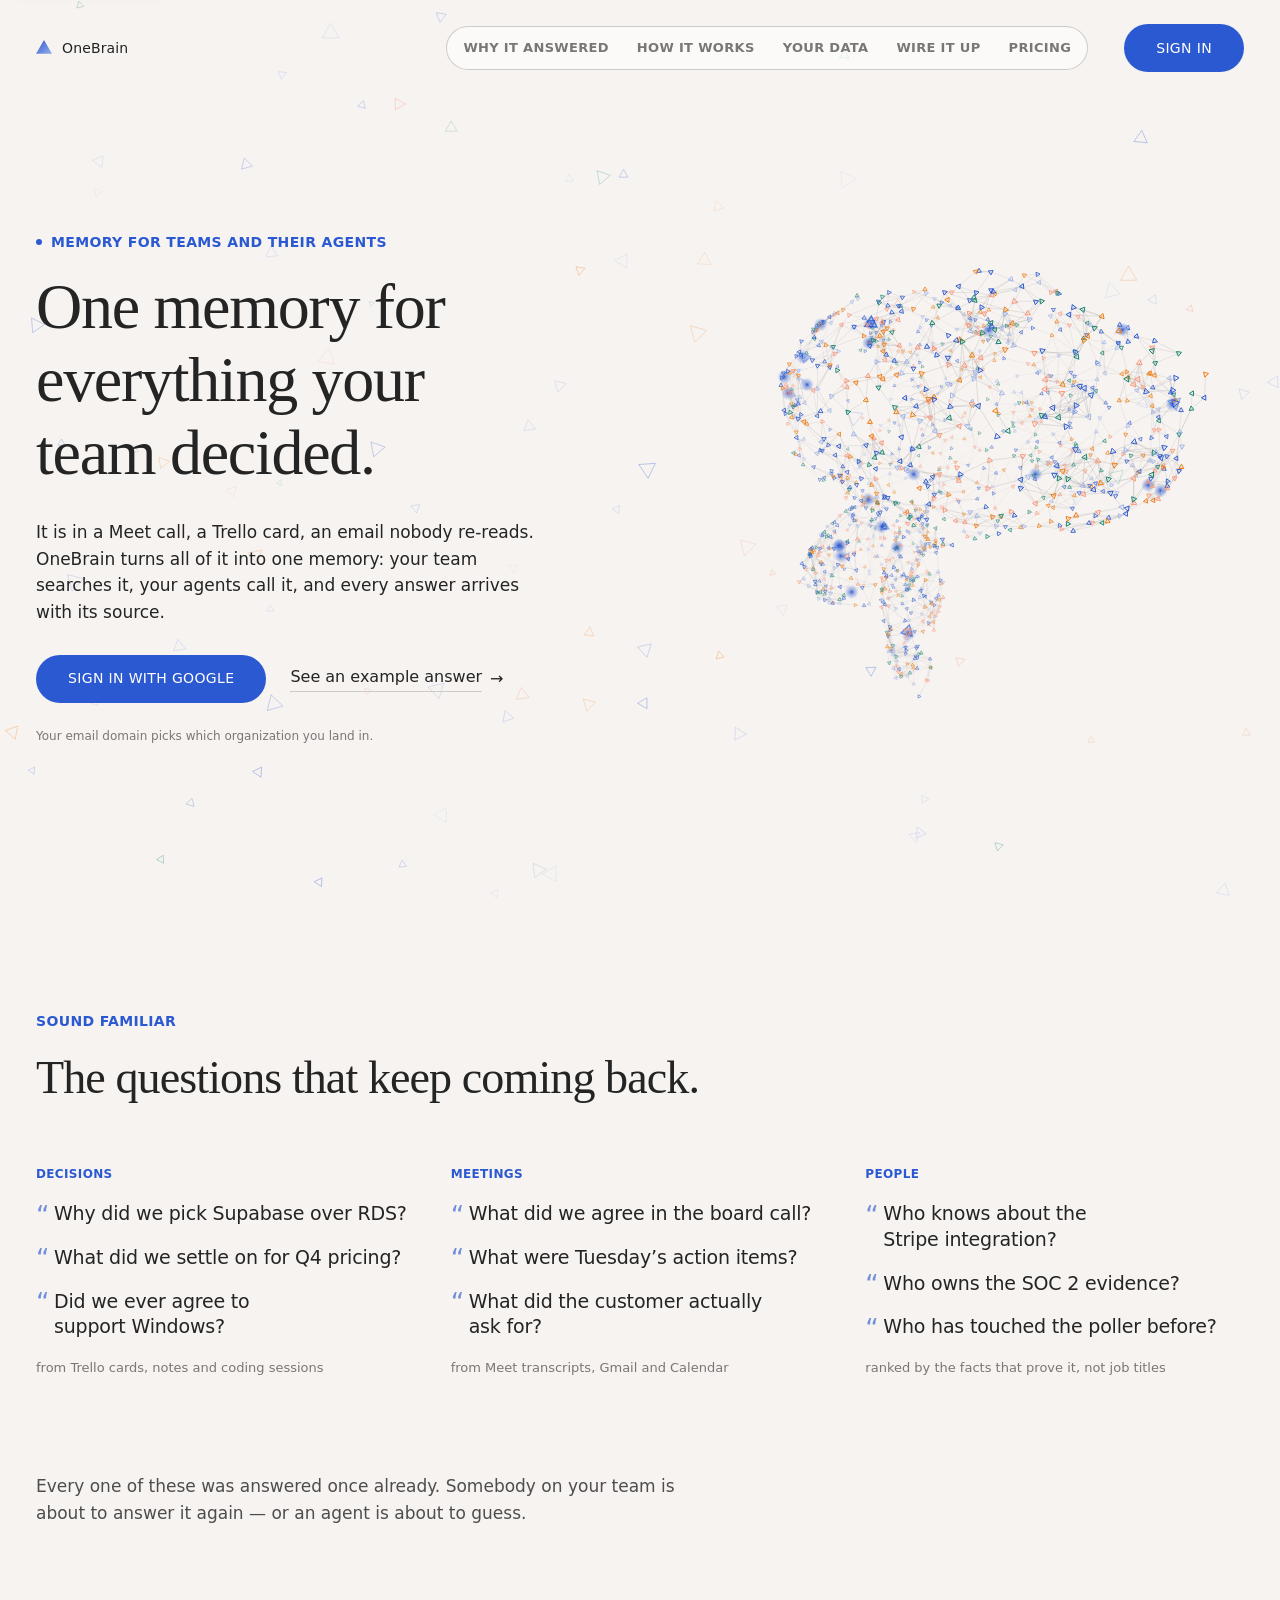
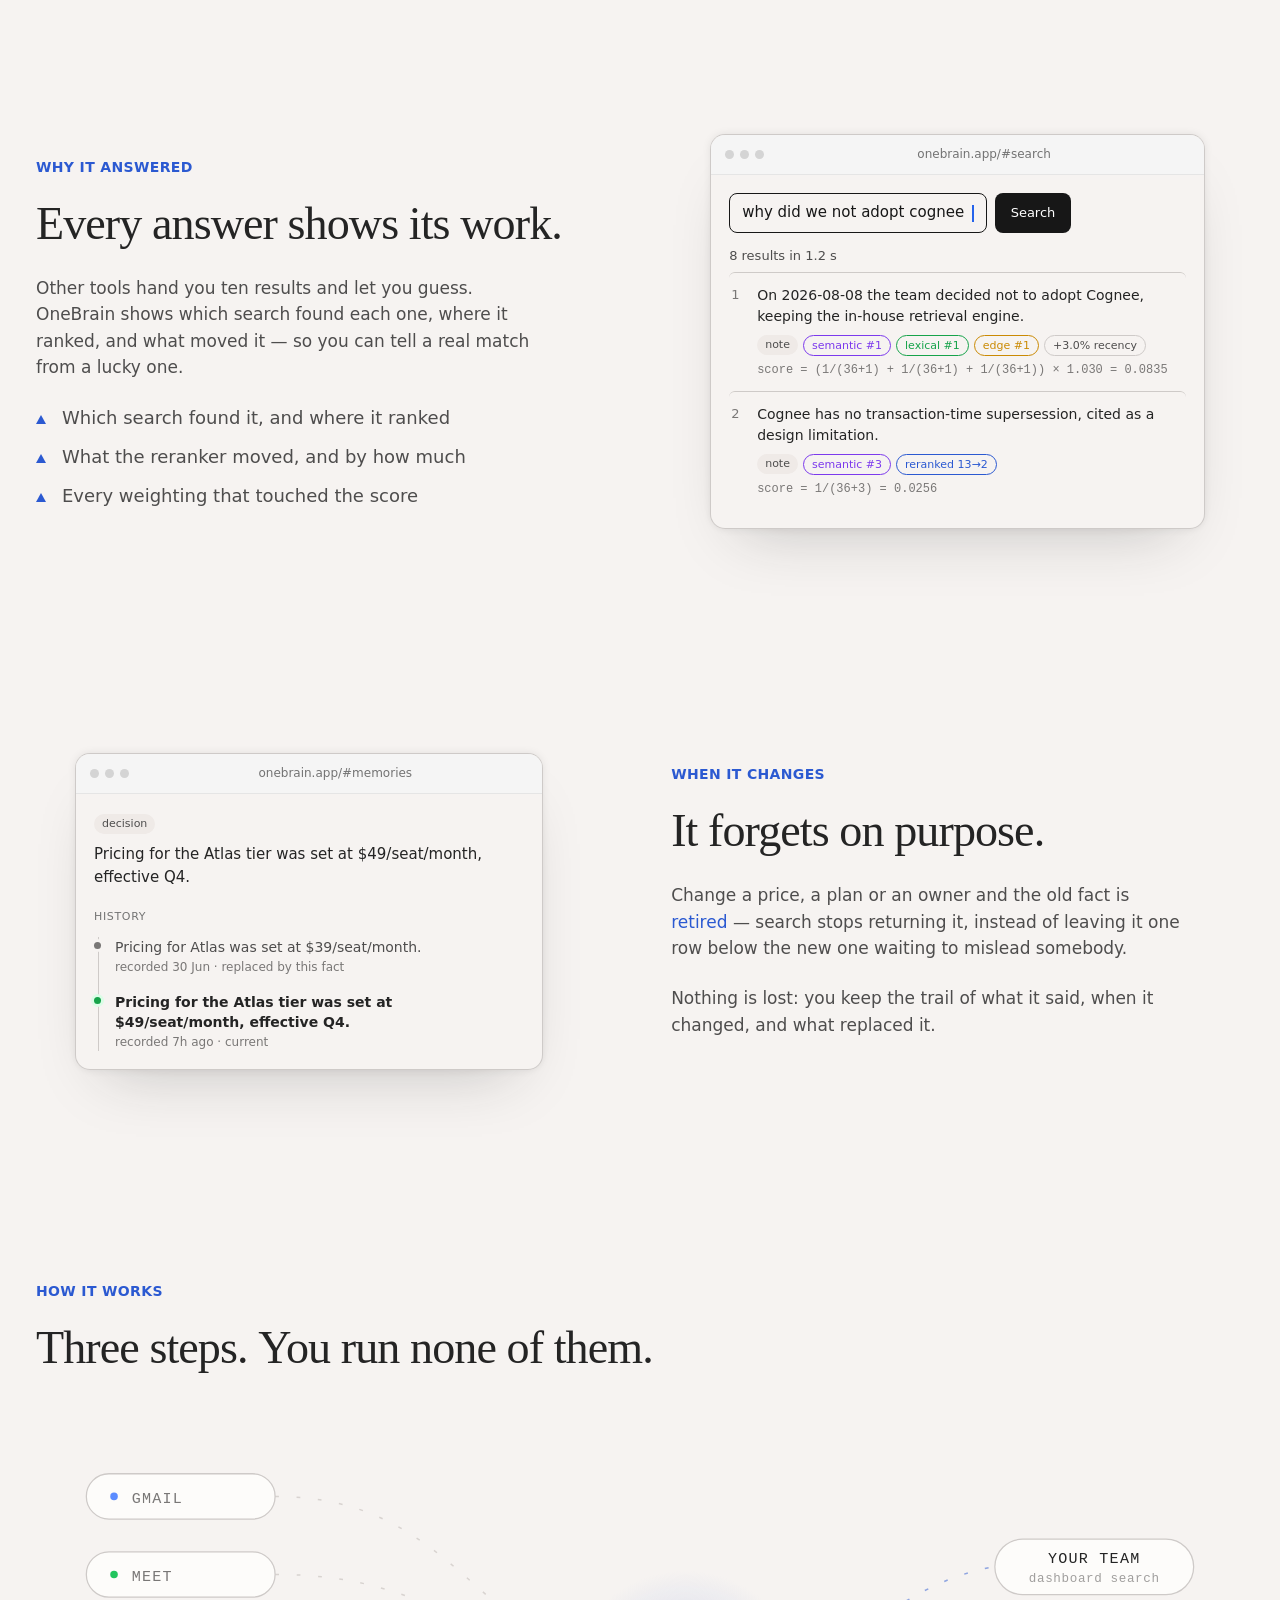
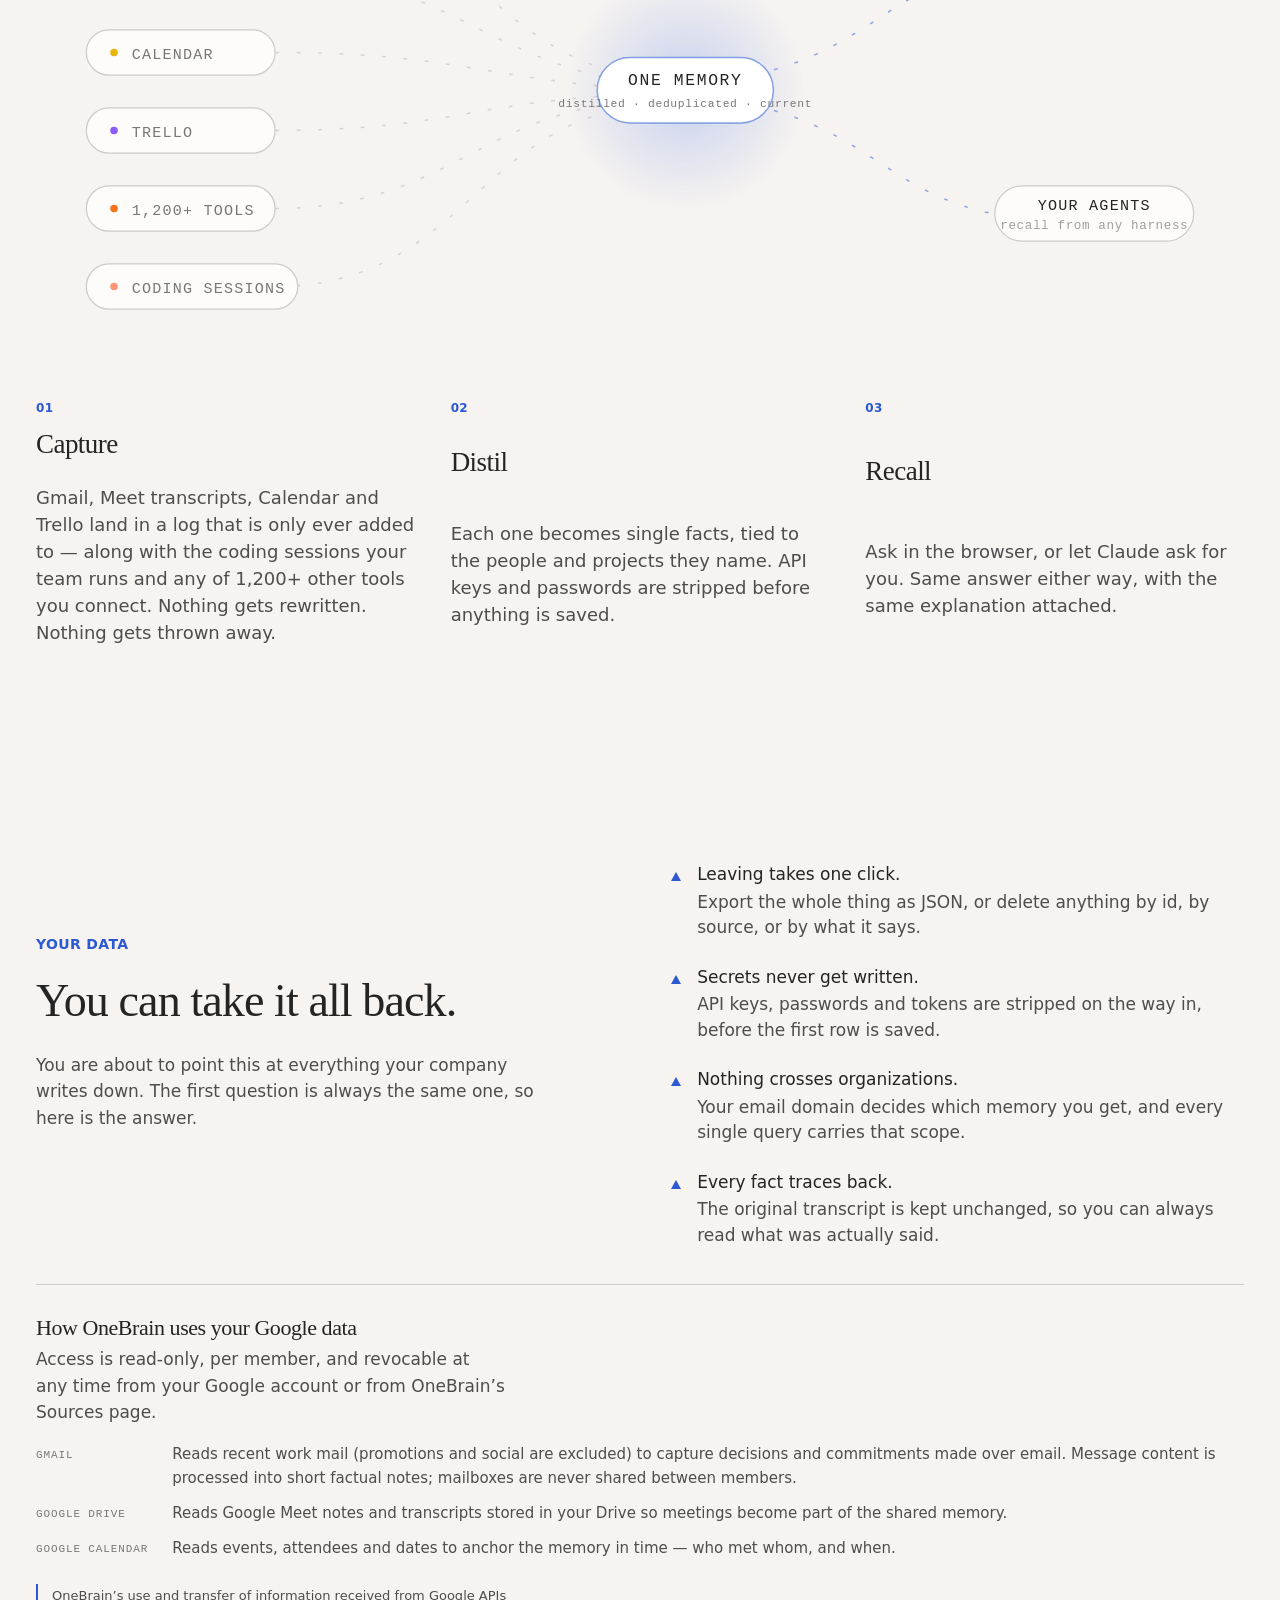
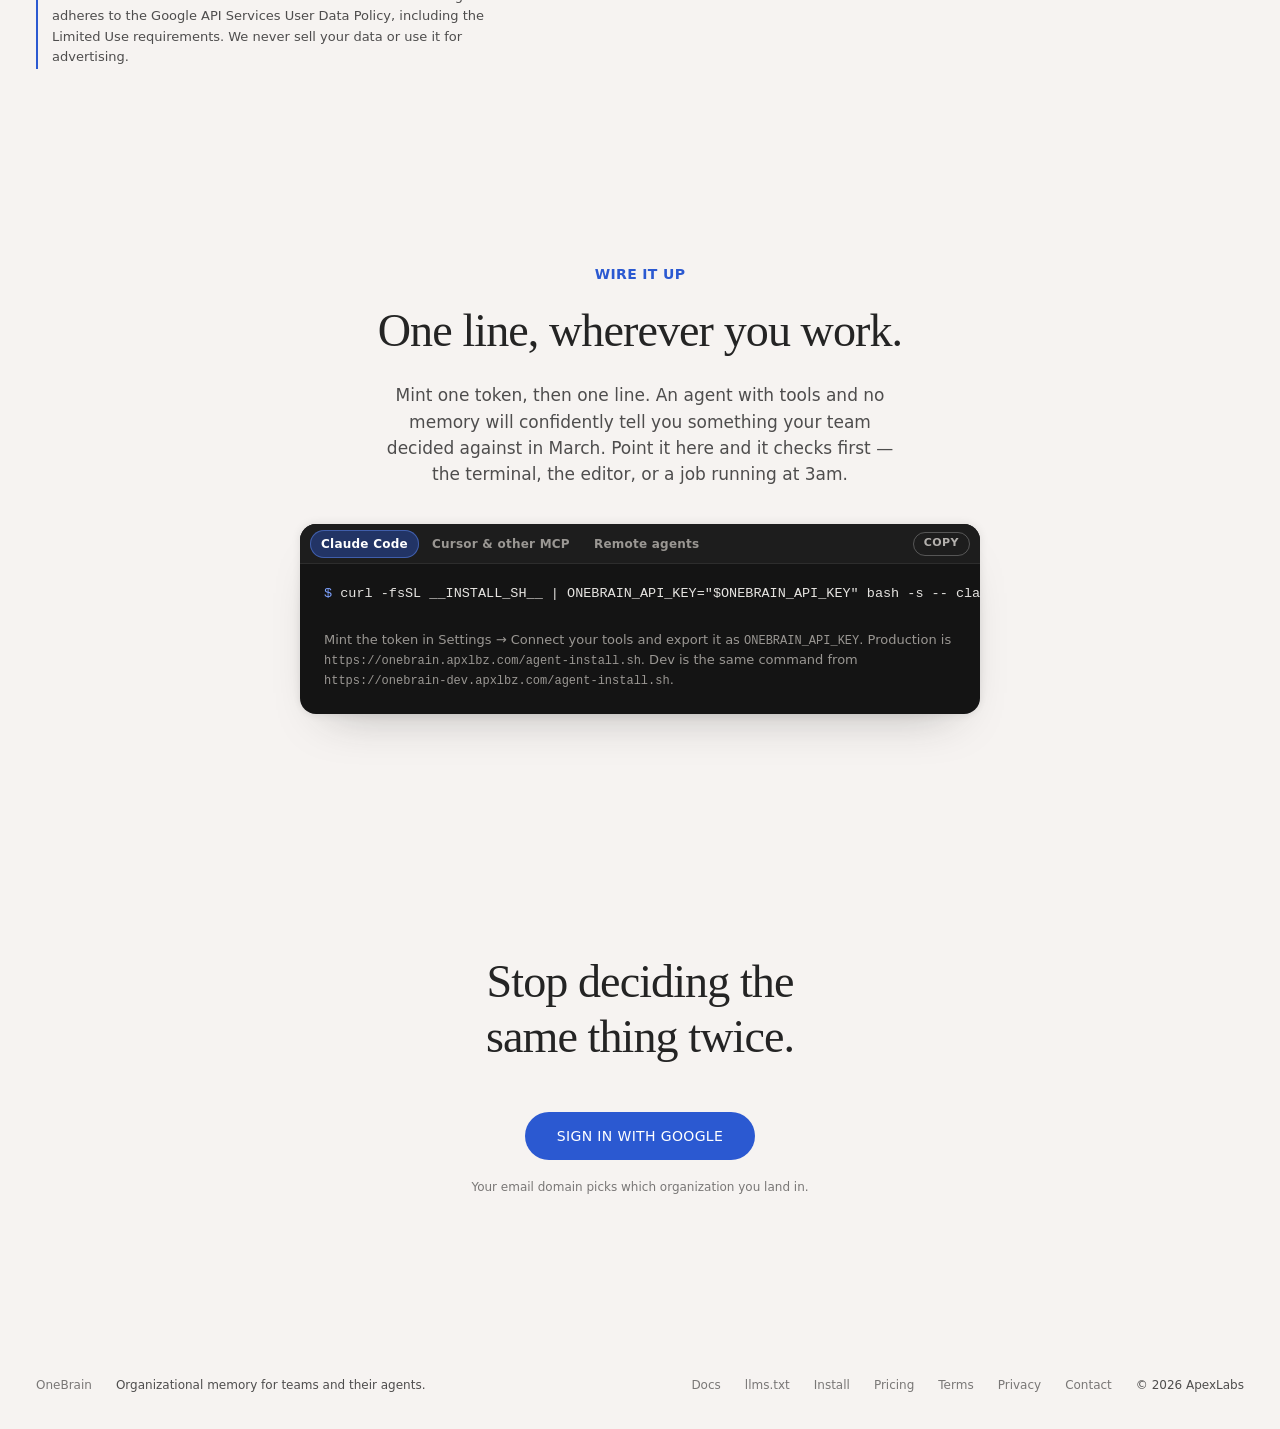
==== commit 9752da7a: "sync from apxlbz/onebrain@7f327346cbed8fee9b9c38f23959dd0ca66563f5" ====
--- a/index.html
+++ b/index.html
@@ -414,6 +414,7 @@
   <span class="dim">Organizational memory for teams and their agents.</span>
   <span class="grow"></span>
   <a href="./docs.html">Docs</a>
+  <a href="./llms.txt">llms.txt</a>
   <a href="./install.html">Install</a>
   <a href="./pricing.html">Pricing</a>
   <a href="./terms.html">Terms</a>
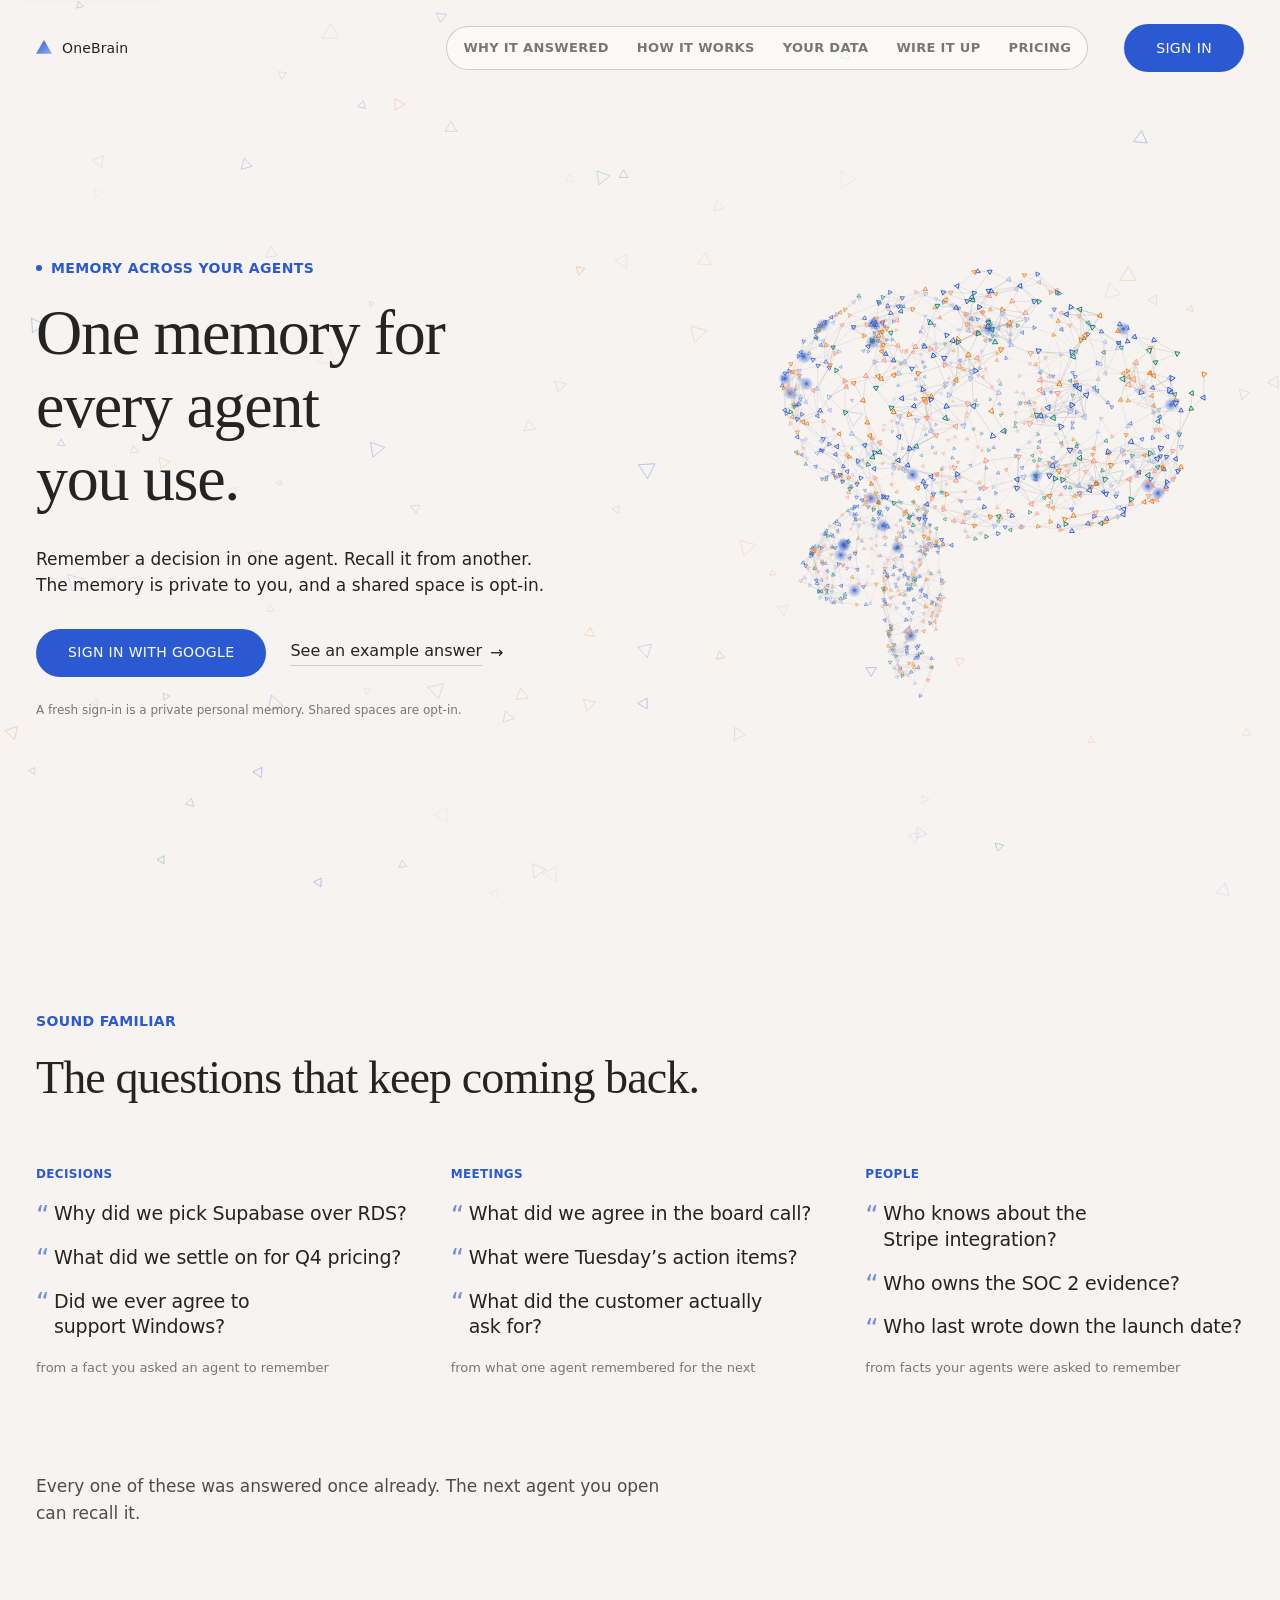
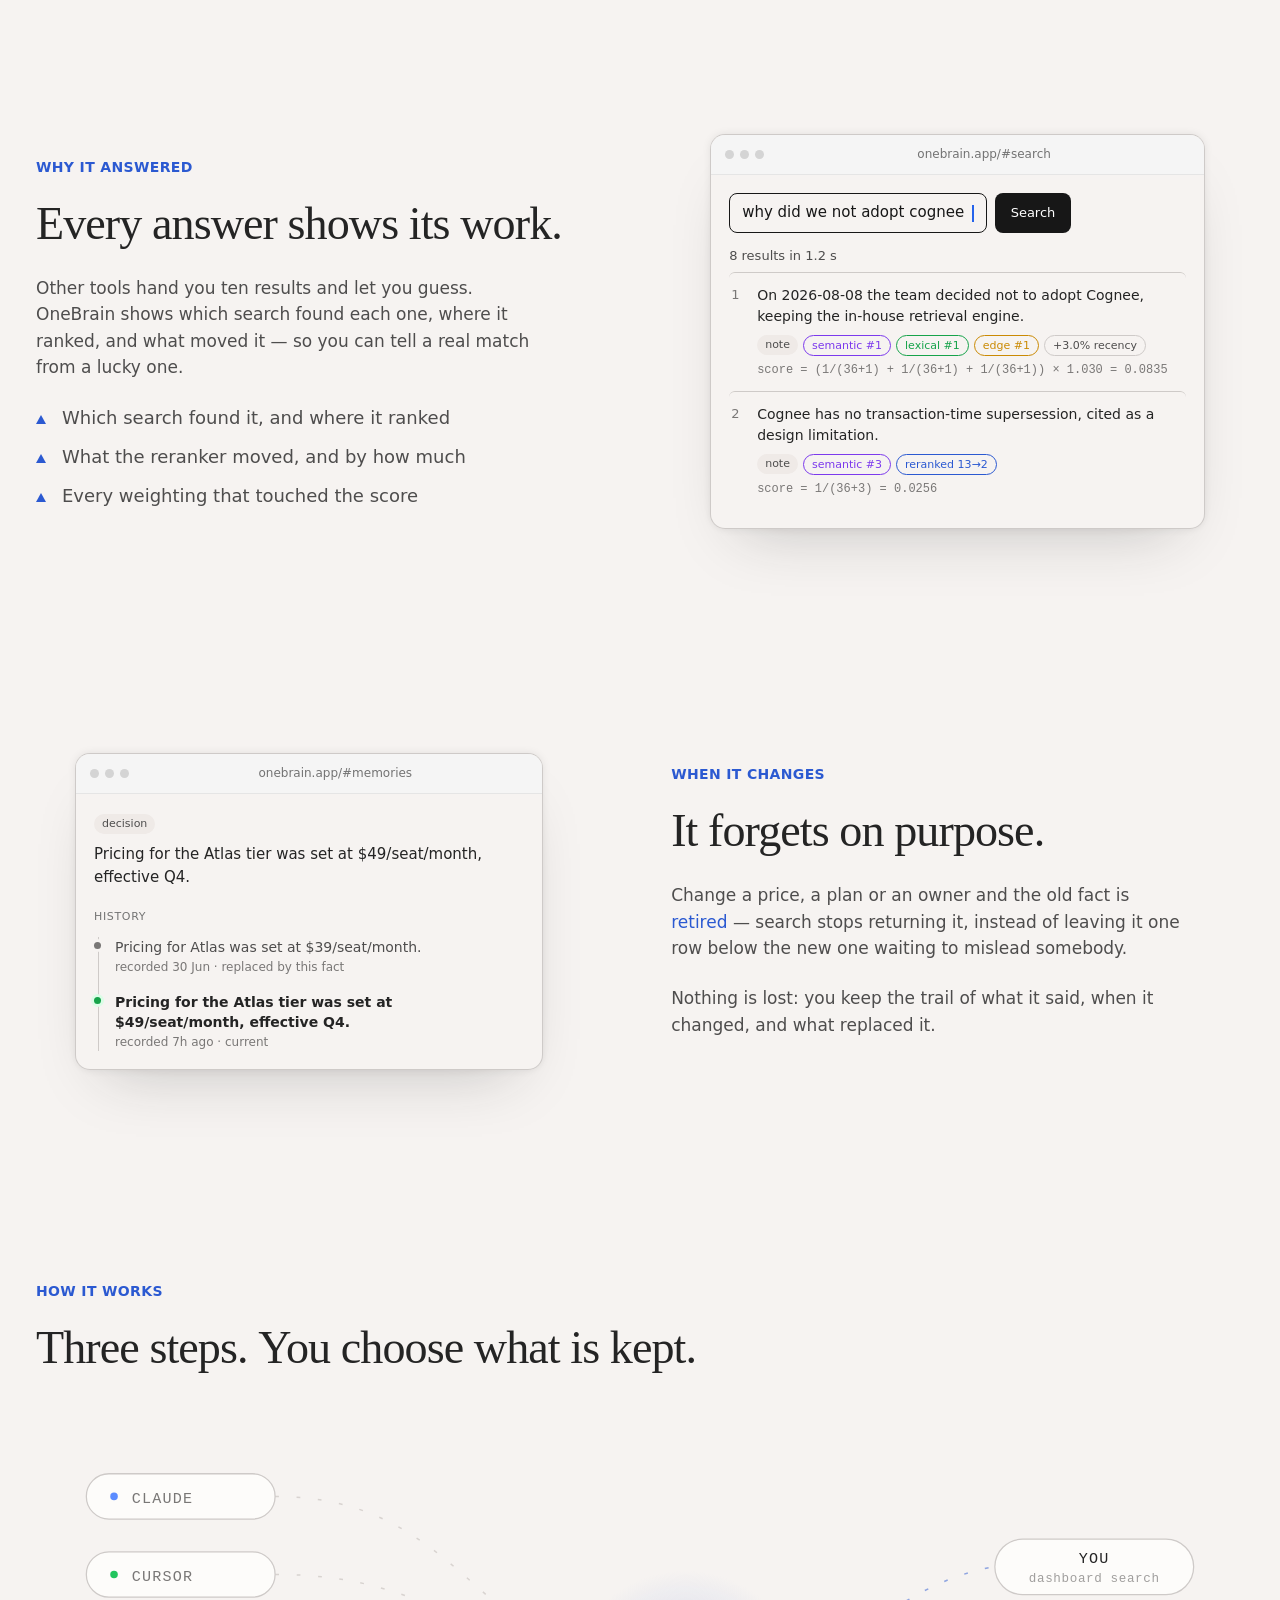
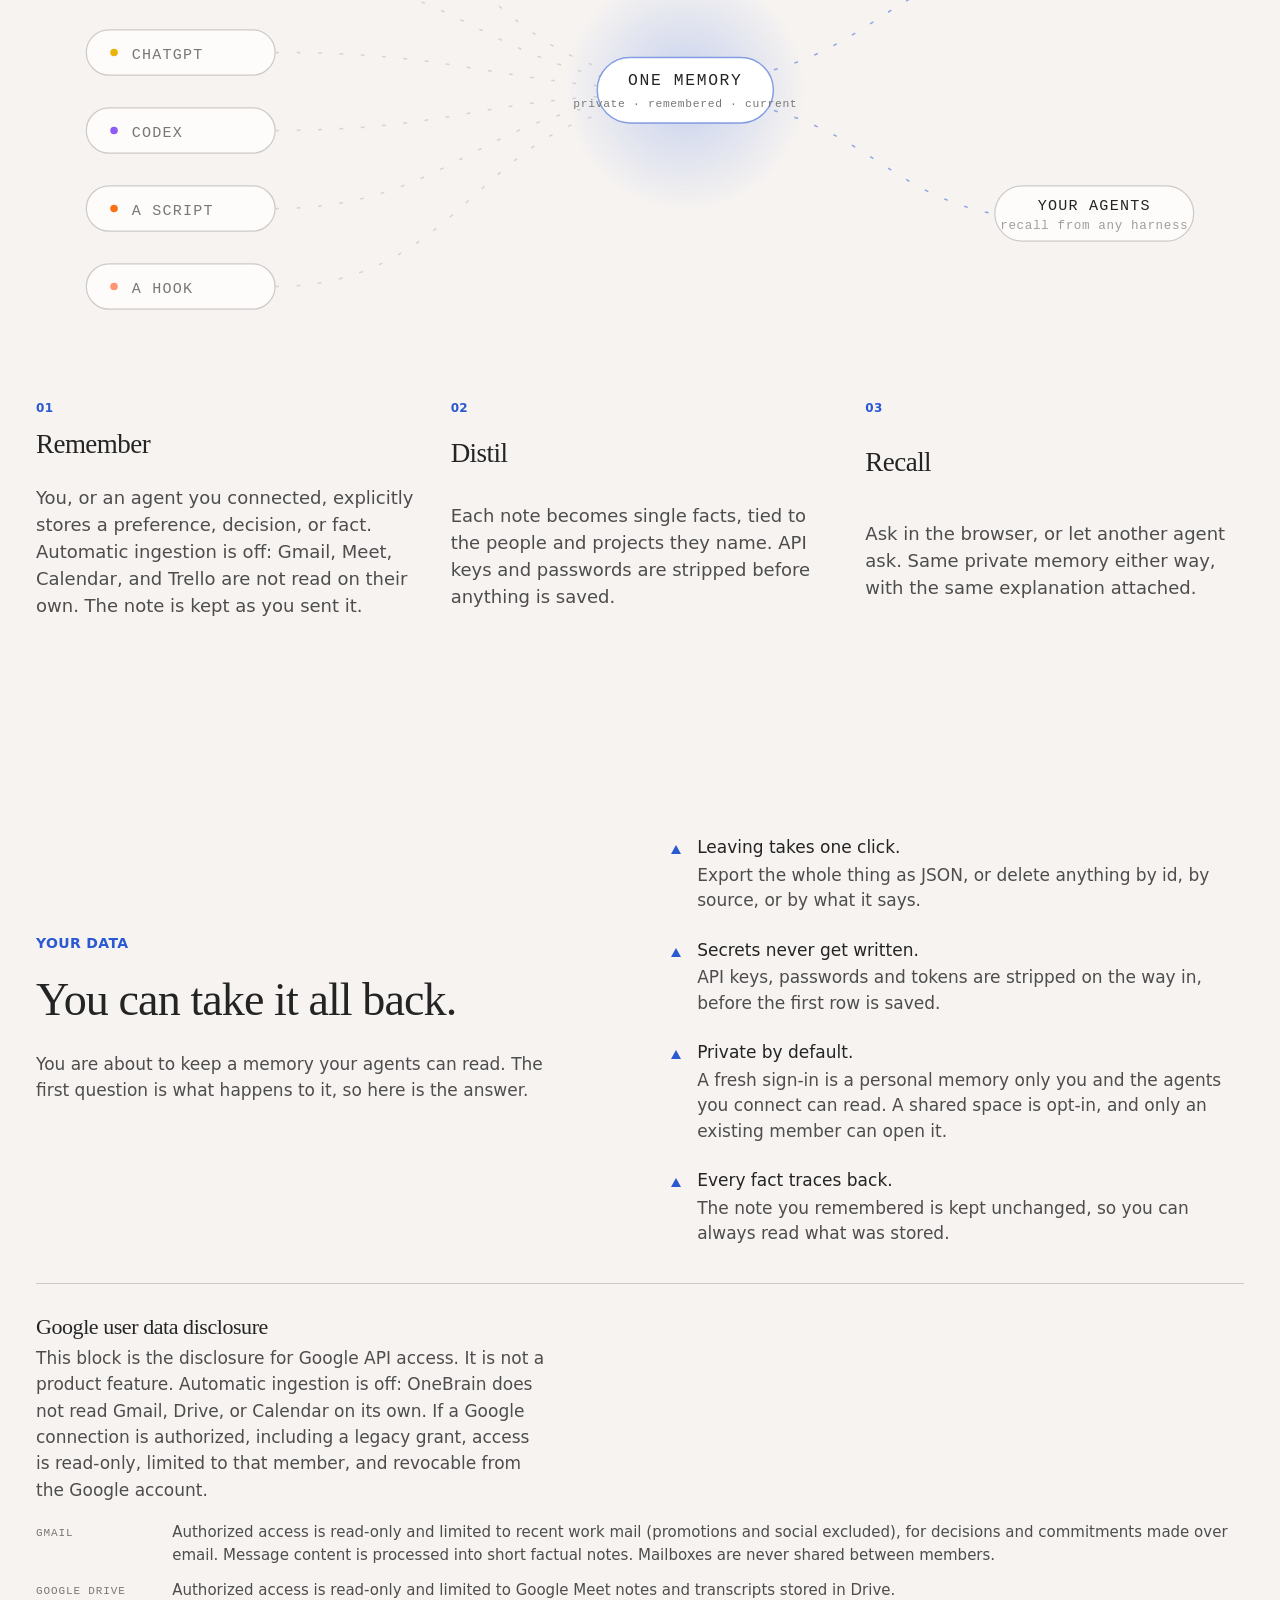
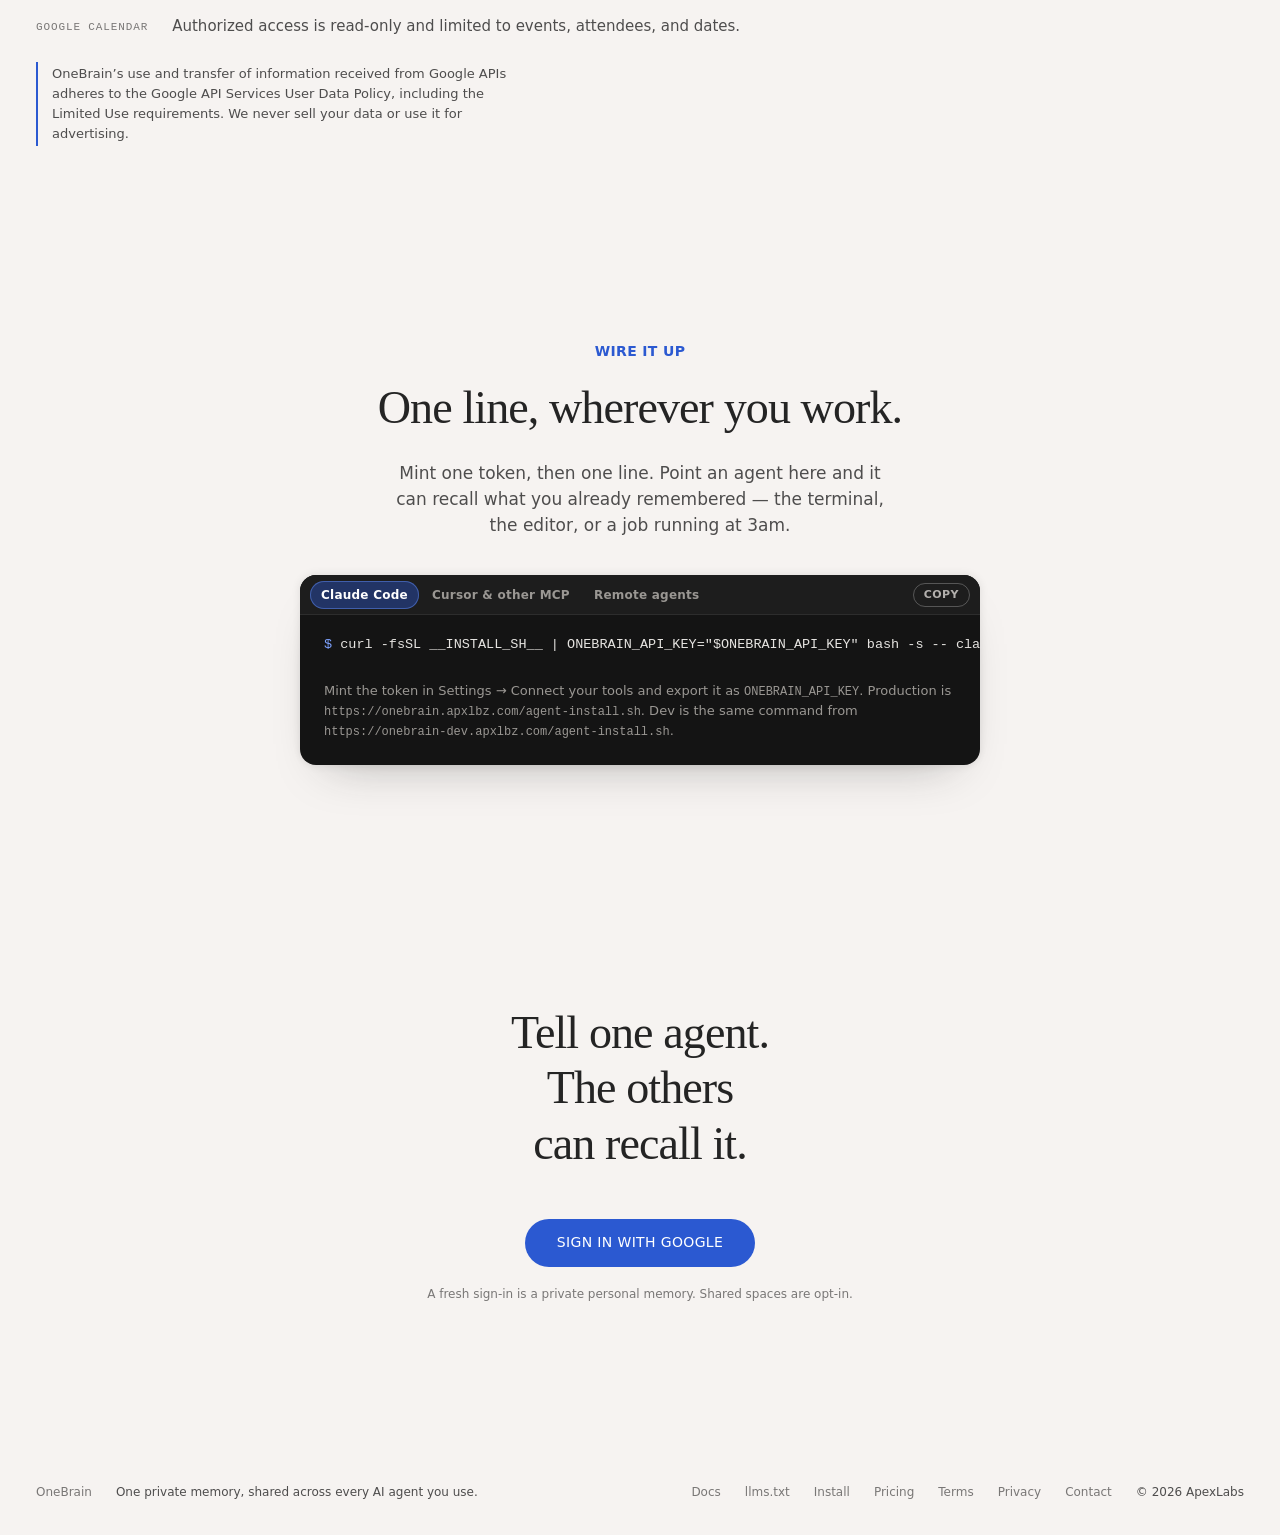
==== commit ea10298a: "sync from apxlbz/onebrain@6ccf137b2b5ac24677e8ad07bf3d0e6346019239" ====
--- a/index.html
+++ b/index.html
@@ -8,18 +8,18 @@
 <link rel="icon" href="data:image/svg+xml,%3Csvg xmlns='http://www.w3.org/2000/svg' viewBox='0 0 32 32'%3E%3Cpath d='M16 3 30 27H2Z' fill='%232b59d1'/%3E%3C/svg%3E" />
 <meta property="og:type" content="website" />
 <meta property="og:url" content="https://onebrain.apxlbz.com/" />
-<meta property="og:title" content="OneBrain — one memory for everything your team decided" />
-<meta property="og:description" content="One memory your team searches and your agents call. OneBrain turns Gmail, Google Meet, Calendar and Trello into answers that arrive with their source." />
+<meta property="og:title" content="OneBrain — one memory shared across your agents" />
+<meta property="og:description" content="A private memory every AI agent you use can remember and recall. Shared spaces are opt-in." />
 <meta property="og:image" content="https://onebrain.apxlbz.com/og-image.png" />
 <meta property="og:image:width" content="1200" />
 <meta property="og:image:height" content="630" />
-<meta property="og:image:alt" content="OneBrain — one memory for everything your team decided." />
+<meta property="og:image:alt" content="OneBrain — one private memory shared across your agents." />
 <meta name="twitter:card" content="summary_large_image" />
-<meta name="twitter:title" content="OneBrain — one memory for everything your team decided" />
-<meta name="twitter:description" content="One memory your team searches and your agents call. OneBrain turns Gmail, Google Meet, Calendar and Trello into answers that arrive with their source." />
+<meta name="twitter:title" content="OneBrain — one memory shared across your agents" />
+<meta name="twitter:description" content="A private memory every AI agent you use can remember and recall. Shared spaces are opt-in." />
 <meta name="twitter:image" content="https://onebrain.apxlbz.com/og-image.png" />
-<title>OneBrain — one memory for everything your team decided</title>
-<meta name="description" content="One memory your team searches and your agents call. OneBrain turns Gmail, Google Meet, Calendar and Trello into answers that arrive with their source." />
+<title>OneBrain — one memory shared across your agents</title>
+<meta name="description" content="A private memory every AI agent you use can remember and recall. Shared spaces are opt-in." />
 <link rel="stylesheet" href="./app.css?v=3" />
 <link rel="stylesheet" href="./home.css?v=3" />
 <style>
@@ -68,18 +68,17 @@
 <!-- Hero ------------------------------------------------------------------ -->
 <section class="hero" aria-labelledby="hero-h">
   <div class="herotext">
-    <p class="eyebrow"><span class="pulse" aria-hidden="true"></span>Memory for teams and their agents</p>
-    <h1 id="hero-h">One memory for<br />everything your<br />team&nbsp;decided.</h1>
+    <p class="eyebrow"><span class="pulse" aria-hidden="true"></span>Memory across your agents</p>
+    <h1 id="hero-h">One memory for<br />every agent<br />you&nbsp;use.</h1>
     <p class="sub">
-      It is in a Meet call, a Trello card, an email nobody re-reads. OneBrain
-      turns all of it into one memory: your team searches it, your agents call
-      it, and every answer arrives with its source.
+      Remember a decision in one agent. Recall it from another. The memory
+      is private to you, and a shared space is opt-in.
     </p>
     <div class="herocta">
       <a class="btn primary lg" href="./app.html" data-signin>Sign in with Google</a>
       <a class="textlink" href="#proof"><span class="tl">See an example answer</span><span class="tlarrow" aria-hidden="true">&rarr;</span></a>
     </div>
-    <p class="note">Your email domain picks which organization you land in.</p>
+    <p class="note">A fresh sign-in is a private personal memory. Shared spaces are opt-in.</p>
   </div>
   <canvas id="brain" aria-hidden="true"></canvas>
 </section>
@@ -97,7 +96,7 @@
           <li>What did we settle on for Q4 pricing?</li>
           <li>Did we ever agree to support Windows?</li>
         </ul>
-        <p class="asksrc">from Trello cards, notes and coding sessions</p>
+        <p class="asksrc">from a fact you asked an agent to remember</p>
       </div>
       <div class="reveal">
         <p class="askhead">Meetings</p>
@@ -106,21 +105,20 @@
           <li>What were Tuesday&rsquo;s action items?</li>
           <li>What did the customer actually ask for?</li>
         </ul>
-        <p class="asksrc">from Meet transcripts, Gmail and Calendar</p>
+        <p class="asksrc">from what one agent remembered for the next</p>
       </div>
       <div class="reveal">
         <p class="askhead">People</p>
         <ul>
           <li>Who knows about the Stripe integration?</li>
           <li>Who owns the SOC&nbsp;2 evidence?</li>
-          <li>Who has touched the poller before?</li>
+          <li>Who last wrote down the launch date?</li>
         </ul>
-        <p class="asksrc">ranked by the facts that prove it, not job titles</p>
+        <p class="asksrc">from facts your agents were asked to remember</p>
       </div>
     </div>
     <p class="lede askfoot">Every one of these was answered once already.
-      Somebody on your team is about to answer it again &mdash; or an agent is
-      about to guess.</p>
+      The next agent you open can recall it.</p>
   </div>
 </section>
 
@@ -231,9 +229,9 @@
 <section class="band" id="how" aria-labelledby="how-h">
   <div class="wrap">
     <p class="eyebrow">How it works</p>
-    <h2 data-words id="how-h">Three steps. You run none of them.</h2>
+    <h2 data-words id="how-h">Three steps. You choose what is kept.</h2>
     <figure class="pipe reveal" role="img"
-      aria-label="Gmail, Meet, Calendar, Trello, coding sessions and over a thousand other tools flow into one memory, which answers both your team in the dashboard and your agents.">
+      aria-label="Claude, Cursor, ChatGPT, Codex, scripts and hooks remember into one private memory, which you and your other agents recall.">
       <svg viewBox="0 0 960 400" preserveAspectRatio="xMidYMid meet">
         <defs>
           <radialGradient id="hubglow" cx="50%" cy="50%" r="50%">
@@ -256,12 +254,12 @@
 
         <!-- sources -->
         <g class="pipe-src">
-          <g class="pn"><rect x="40" y="30"  width="150" height="36" rx="18"/><circle cx="62" cy="48" r="3" fill="#5b8cff"/><text x="76" y="53">GMAIL</text></g>
-          <g class="pn"><rect x="40" y="92"  width="150" height="36" rx="18"/><circle cx="62" cy="110" r="3" fill="#22c55e"/><text x="76" y="115">MEET</text></g>
-          <g class="pn"><rect x="40" y="154" width="150" height="36" rx="18"/><circle cx="62" cy="172" r="3" fill="#eab308"/><text x="76" y="177">CALENDAR</text></g>
-          <g class="pn"><rect x="40" y="216" width="150" height="36" rx="18"/><circle cx="62" cy="234" r="3" fill="#8b5cf6"/><text x="76" y="239">TRELLO</text></g>
-          <g class="pn"><rect x="40" y="278" width="150" height="36" rx="18"/><circle cx="62" cy="296" r="3" fill="#f97316"/><text x="76" y="301">1,200+ TOOLS</text></g>
-          <g class="pn"><rect x="40" y="340" width="168" height="36" rx="18"/><circle cx="62" cy="358" r="3" fill="#ff9473"/><text x="76" y="363">CODING SESSIONS</text></g>
+          <g class="pn"><rect x="40" y="30"  width="150" height="36" rx="18"/><circle cx="62" cy="48" r="3" fill="#5b8cff"/><text x="76" y="53">CLAUDE</text></g>
+          <g class="pn"><rect x="40" y="92"  width="150" height="36" rx="18"/><circle cx="62" cy="110" r="3" fill="#22c55e"/><text x="76" y="115">CURSOR</text></g>
+          <g class="pn"><rect x="40" y="154" width="150" height="36" rx="18"/><circle cx="62" cy="172" r="3" fill="#eab308"/><text x="76" y="177">CHATGPT</text></g>
+          <g class="pn"><rect x="40" y="216" width="150" height="36" rx="18"/><circle cx="62" cy="234" r="3" fill="#8b5cf6"/><text x="76" y="239">CODEX</text></g>
+          <g class="pn"><rect x="40" y="278" width="150" height="36" rx="18"/><circle cx="62" cy="296" r="3" fill="#f97316"/><text x="76" y="301">A SCRIPT</text></g>
+          <g class="pn"><rect x="40" y="340" width="150" height="36" rx="18"/><circle cx="62" cy="358" r="3" fill="#ff9473"/><text x="76" y="363">A HOOK</text></g>
         </g>
 
         <!-- the hub -->
@@ -269,12 +267,12 @@
           <circle cx="516" cy="202" r="95" fill="url(#hubglow)"/>
           <rect x="446" y="176" width="140" height="52" rx="26"/>
           <text x="516" y="198" text-anchor="middle" class="hub-t1">ONE MEMORY</text>
-          <text x="516" y="215" text-anchor="middle" class="hub-t2">distilled &#183; deduplicated &#183; current</text>
+          <text x="516" y="215" text-anchor="middle" class="hub-t2">private &#183; remembered &#183; current</text>
         </g>
 
         <!-- consumers -->
         <g class="pipe-dst">
-          <g class="pn"><rect x="762" y="82"  width="158" height="44" rx="22"/><text x="841" y="101" text-anchor="middle">YOUR TEAM</text><text x="841" y="116" text-anchor="middle" class="pn-sub">dashboard search</text></g>
+          <g class="pn"><rect x="762" y="82"  width="158" height="44" rx="22"/><text x="841" y="101" text-anchor="middle">YOU</text><text x="841" y="116" text-anchor="middle" class="pn-sub">dashboard search</text></g>
           <g class="pn"><rect x="762" y="278" width="158" height="44" rx="22"/><text x="841" y="297" text-anchor="middle">YOUR AGENTS</text><text x="841" y="312" text-anchor="middle" class="pn-sub">recall from any harness</text></g>
         </g>
       </svg>
@@ -283,23 +281,23 @@
     <ol class="steps">
       <li class="reveal">
         <span class="num">01</span>
-        <h3>Capture</h3>
-        <p>Gmail, Meet transcripts, Calendar and Trello land in a log that is
-          only ever added to &mdash; along with the coding sessions your team
-          runs and any of 1,200+ other tools you connect. Nothing gets
-          rewritten. Nothing gets thrown away.</p>
+        <h3>Remember</h3>
+        <p>You, or an agent you connected, explicitly stores a preference,
+          decision, or fact. Automatic ingestion is off: Gmail, Meet,
+          Calendar, and Trello are not read on their own. The note is kept
+          as you sent it.</p>
       </li>
       <li class="reveal">
         <span class="num">02</span>
         <h3>Distil</h3>
-        <p>Each one becomes single facts, tied to the people and projects they
+        <p>Each note becomes single facts, tied to the people and projects they
           name. API keys and passwords are stripped before anything is saved.</p>
       </li>
       <li class="reveal">
         <span class="num">03</span>
         <h3>Recall</h3>
-        <p>Ask in the browser, or let Claude ask for you. Same answer either
-          way, with the same explanation attached.</p>
+        <p>Ask in the browser, or let another agent ask. Same private memory
+          either way, with the same explanation attached.</p>
       </li>
     </ol>
   </div>
@@ -311,36 +309,40 @@
     <div class="zigtext">
       <p class="eyebrow">Your data</p>
       <h2 data-words id="data-h">You can take it all back.</h2>
-      <p class="lede">You are about to point this at everything your company
-        writes down. The first question is always the same one, so here is the
-        answer.</p>
+      <p class="lede">You are about to keep a memory your agents can read.
+        The first question is what happens to it, so here is the answer.</p>
     </div>
     <ul class="ticks big">
       <li><b>Leaving takes one click.</b> Export the whole thing as JSON, or
         delete anything by id, by source, or by what it says.</li>
       <li><b>Secrets never get written.</b> API keys, passwords and tokens are
         stripped on the way in, before the first row is saved.</li>
-      <li><b>Nothing crosses organizations.</b> Your email domain decides which
-        memory you get, and every single query carries that scope.</li>
-      <li><b>Every fact traces back.</b> The original transcript is kept
-        unchanged, so you can always read what was actually said.</li>
+      <li><b>Private by default.</b> A fresh sign-in is a personal memory only
+        you and the agents you connect can read. A shared space is opt-in, and
+        only an existing member can open it.</li>
+      <li><b>Every fact traces back.</b> The note you remembered is kept
+        unchanged, so you can always read what was stored.</li>
     </ul>
   </div>
   <div class="wrap gdata reveal" id="google-data">
-    <h3>How OneBrain uses your Google data</h3>
-    <p class="lede">Access is read-only, per member, and revocable at any time
-      from your Google account or from OneBrain&rsquo;s Sources page.</p>
+    <h3>Google user data disclosure</h3>
+    <p class="lede">This block is the disclosure for Google API access. It is
+      not a product feature. Automatic ingestion is off: OneBrain does not read
+      Gmail, Drive, or Calendar on its own. If a Google connection is
+      authorized, including a legacy grant, access is read-only, limited to
+      that member, and revocable from the Google account.</p>
     <dl>
       <dt>Gmail</dt>
-      <dd>Reads recent work mail (promotions and social are excluded) to capture
-        decisions and commitments made over email. Message content is processed
-        into short factual notes; mailboxes are never shared between members.</dd>
+      <dd>Authorized access is read-only and limited to recent work mail
+        (promotions and social excluded), for decisions and commitments made
+        over email. Message content is processed into short factual notes.
+        Mailboxes are never shared between members.</dd>
       <dt>Google Drive</dt>
-      <dd>Reads Google Meet notes and transcripts stored in your Drive so meetings
-        become part of the shared memory.</dd>
+      <dd>Authorized access is read-only and limited to Google Meet notes and
+        transcripts stored in Drive.</dd>
       <dt>Google Calendar</dt>
-      <dd>Reads events, attendees and dates to anchor the memory in time &mdash;
-        who met whom, and when.</dd>
+      <dd>Authorized access is read-only and limited to events, attendees, and
+        dates.</dd>
     </dl>
     <p class="limited">OneBrain&rsquo;s use and transfer of information received from
       Google APIs adheres to the <a href="https://developers.google.com/terms/api-services-user-data-policy"
@@ -355,9 +357,8 @@
   <div class="wrap narrow center">
     <p class="eyebrow">Wire it up</p>
     <h2 data-words id="agents-h">One line, wherever you work.</h2>
-    <p class="lede">Mint one token, then one line. An agent with tools and no
-      memory will confidently tell you something your team decided against in
-      March. Point it here and it checks first &mdash; the terminal, the editor,
+    <p class="lede">Mint one token, then one line. Point an agent here and it
+      can recall what you already remembered &mdash; the terminal, the editor,
       or a job running at 3am.</p>
 
     <div class="term">
@@ -402,16 +403,16 @@
 <!-- Close ------------------------------------------------------------------ -->
 <section class="closing" aria-labelledby="close-h">
   <div class="wrap narrow">
-    <h2 data-words id="close-h">Stop deciding the same thing twice.</h2>
+    <h2 data-words id="close-h">Tell one agent. The others can recall it.</h2>
     <a class="btn primary lg" href="./app.html" data-signin>Sign in with Google</a>
-    <p class="note" style="margin-top:18px">Your email domain picks which
-      organization you land in.</p>
+    <p class="note" style="margin-top:18px">A fresh sign-in is a private personal
+      memory. Shared spaces are opt-in.</p>
   </div>
 </section>
 
 <footer class="foot">
   <span translate="no">OneBrain</span>
-  <span class="dim">Organizational memory for teams and their agents.</span>
+  <span class="dim">One private memory, shared across every AI agent you use.</span>
   <span class="grow"></span>
   <a href="./docs.html">Docs</a>
   <a href="./llms.txt">llms.txt</a>
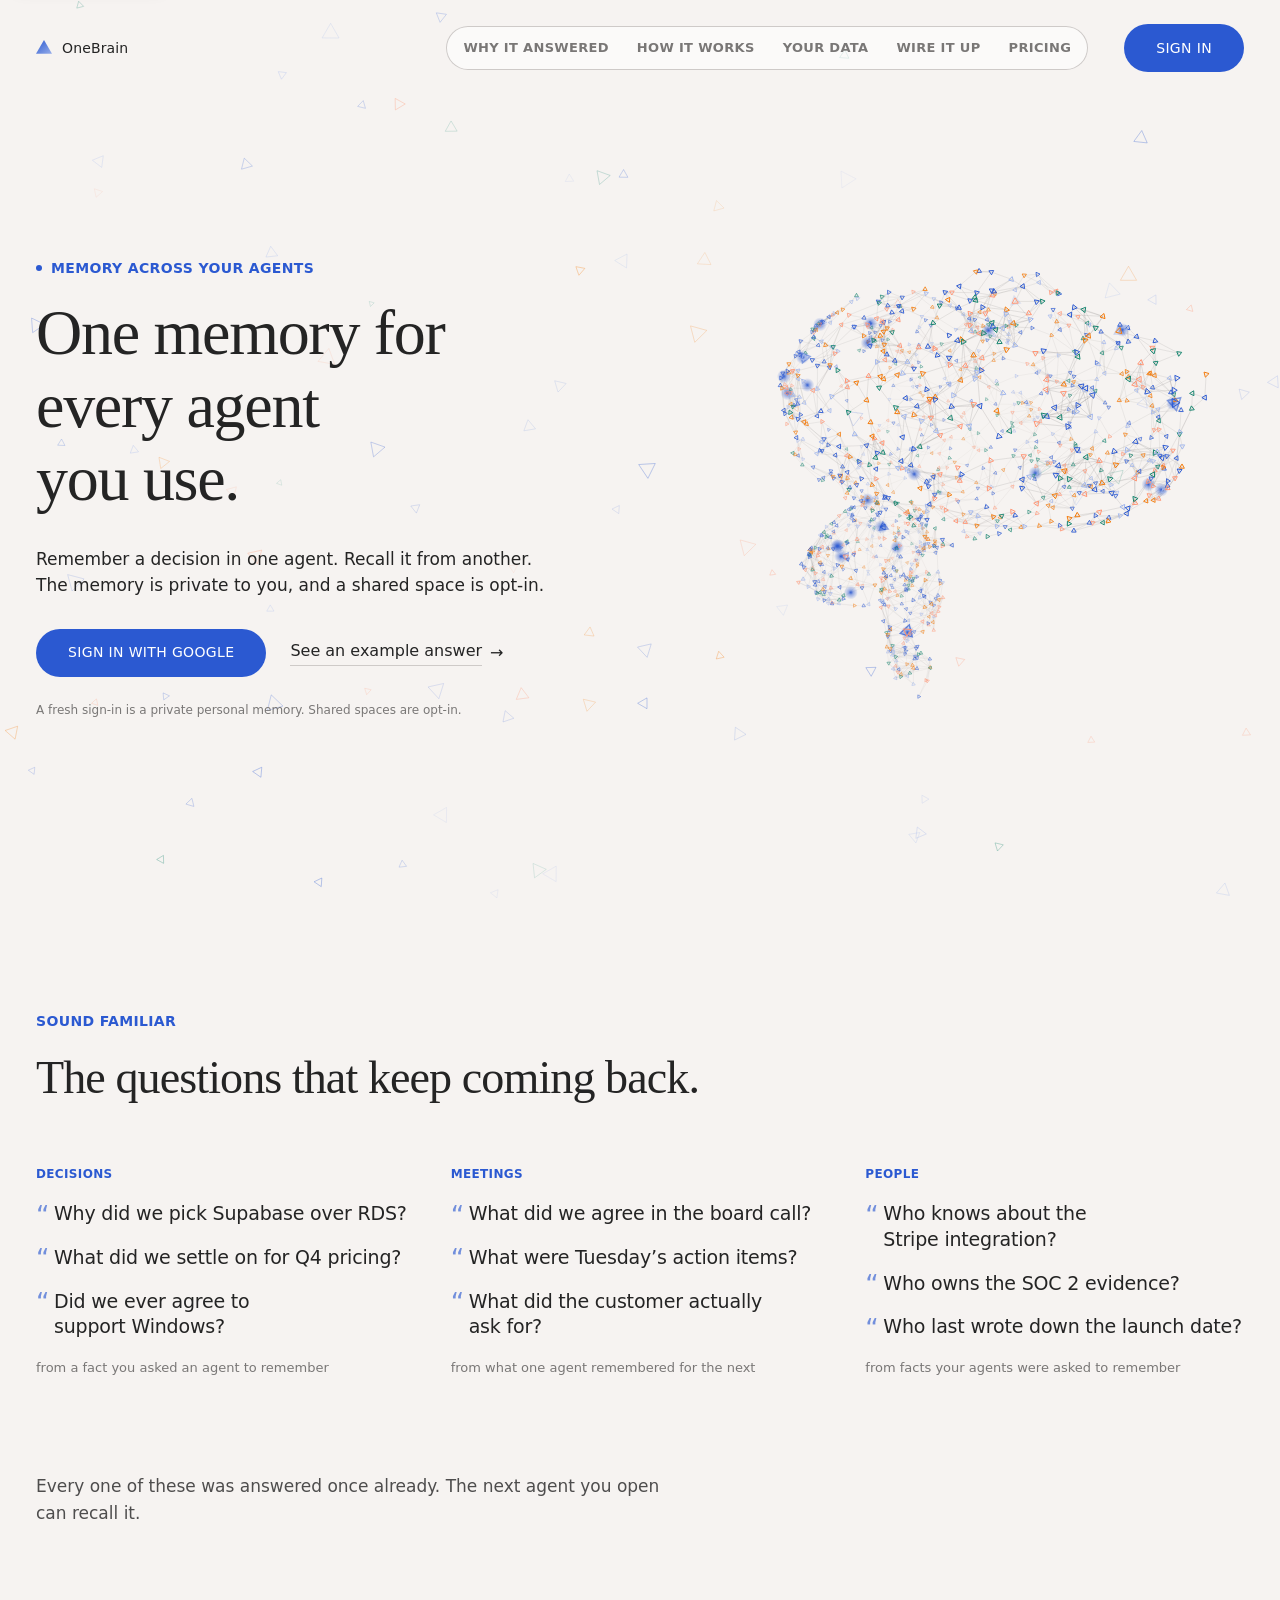
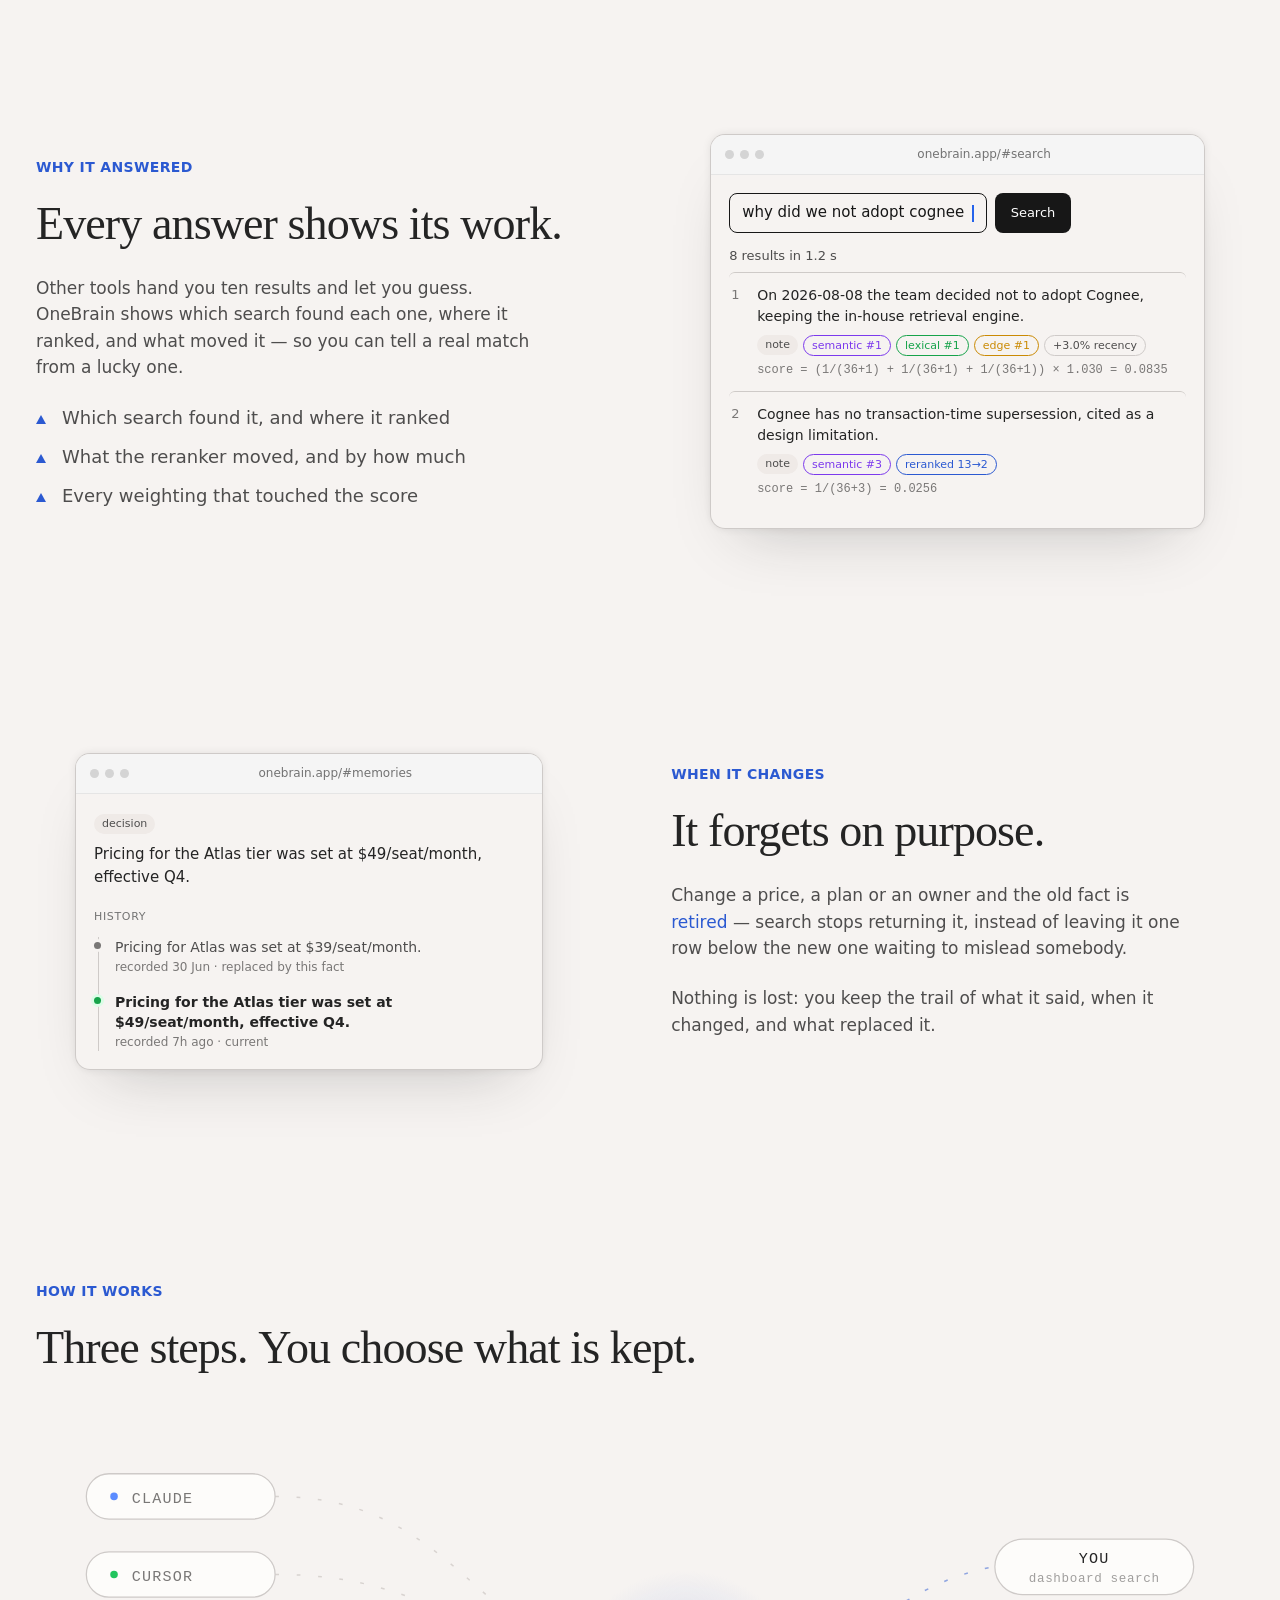
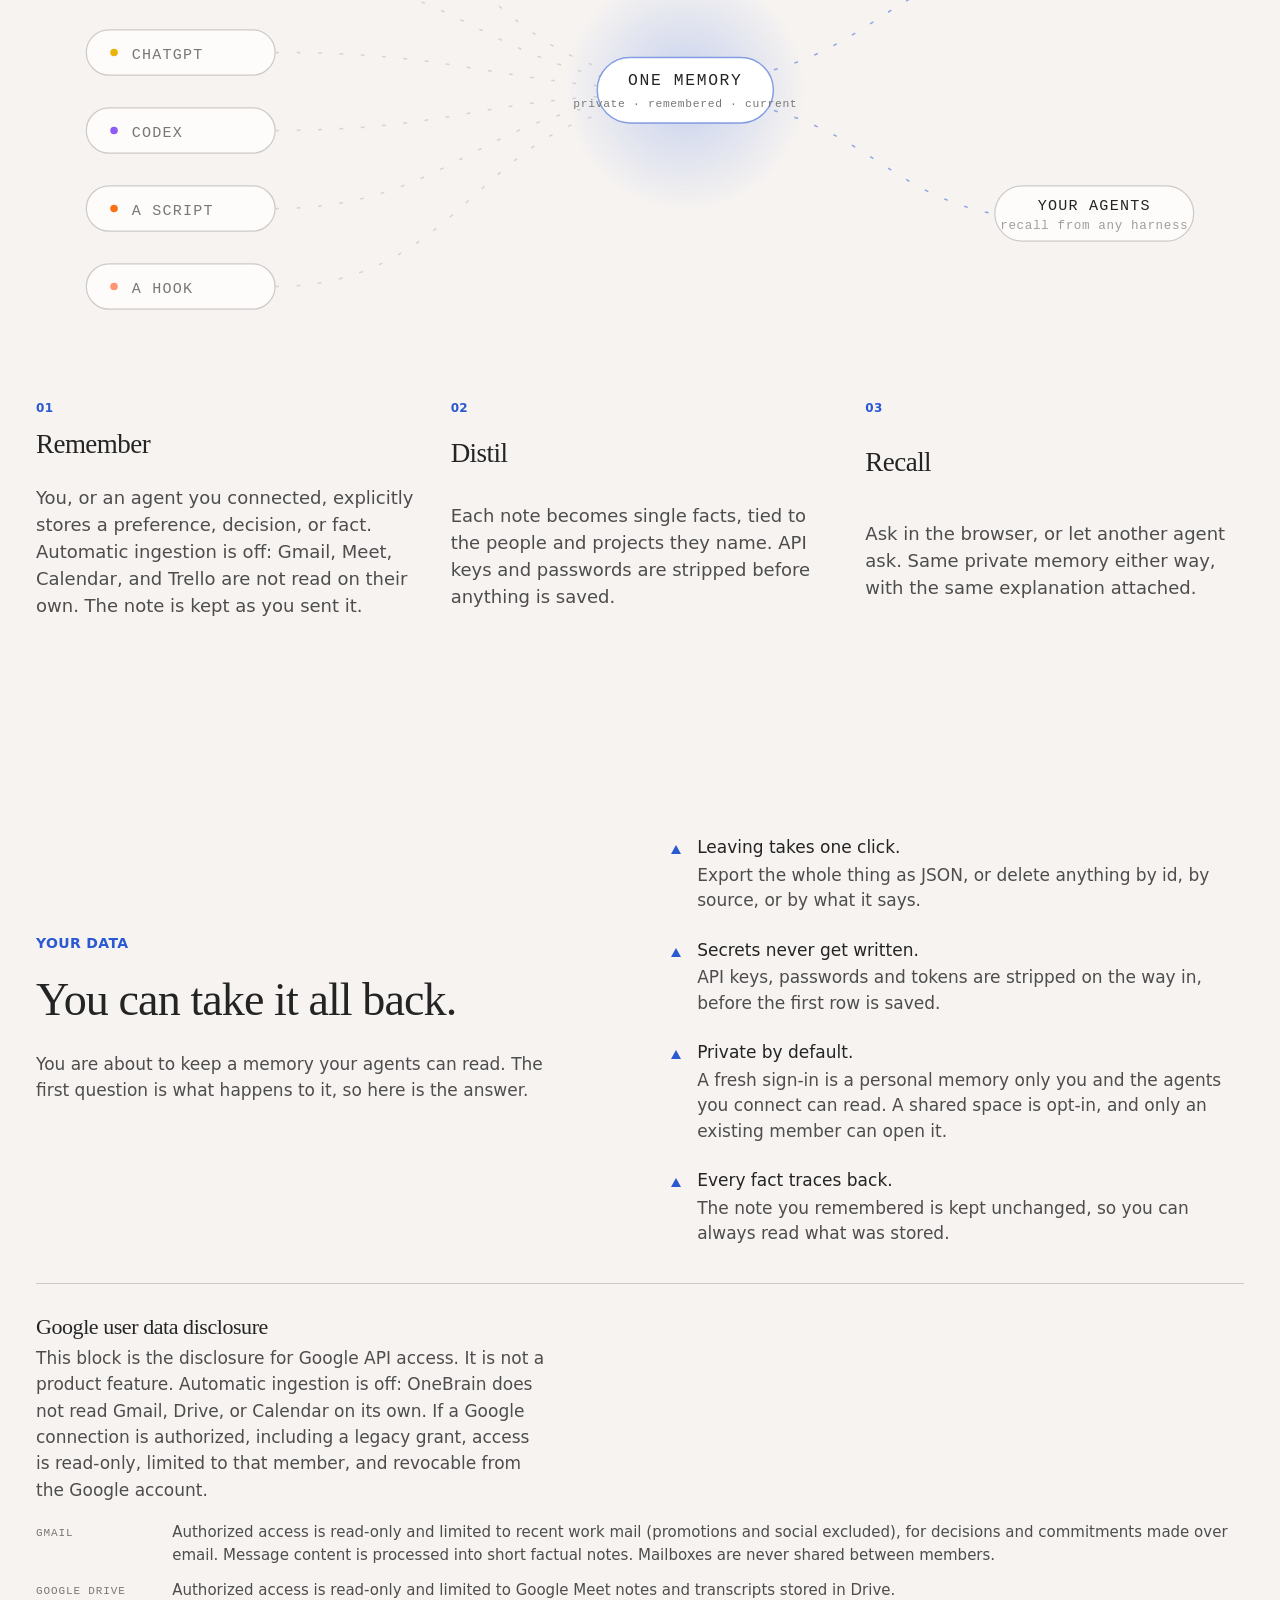
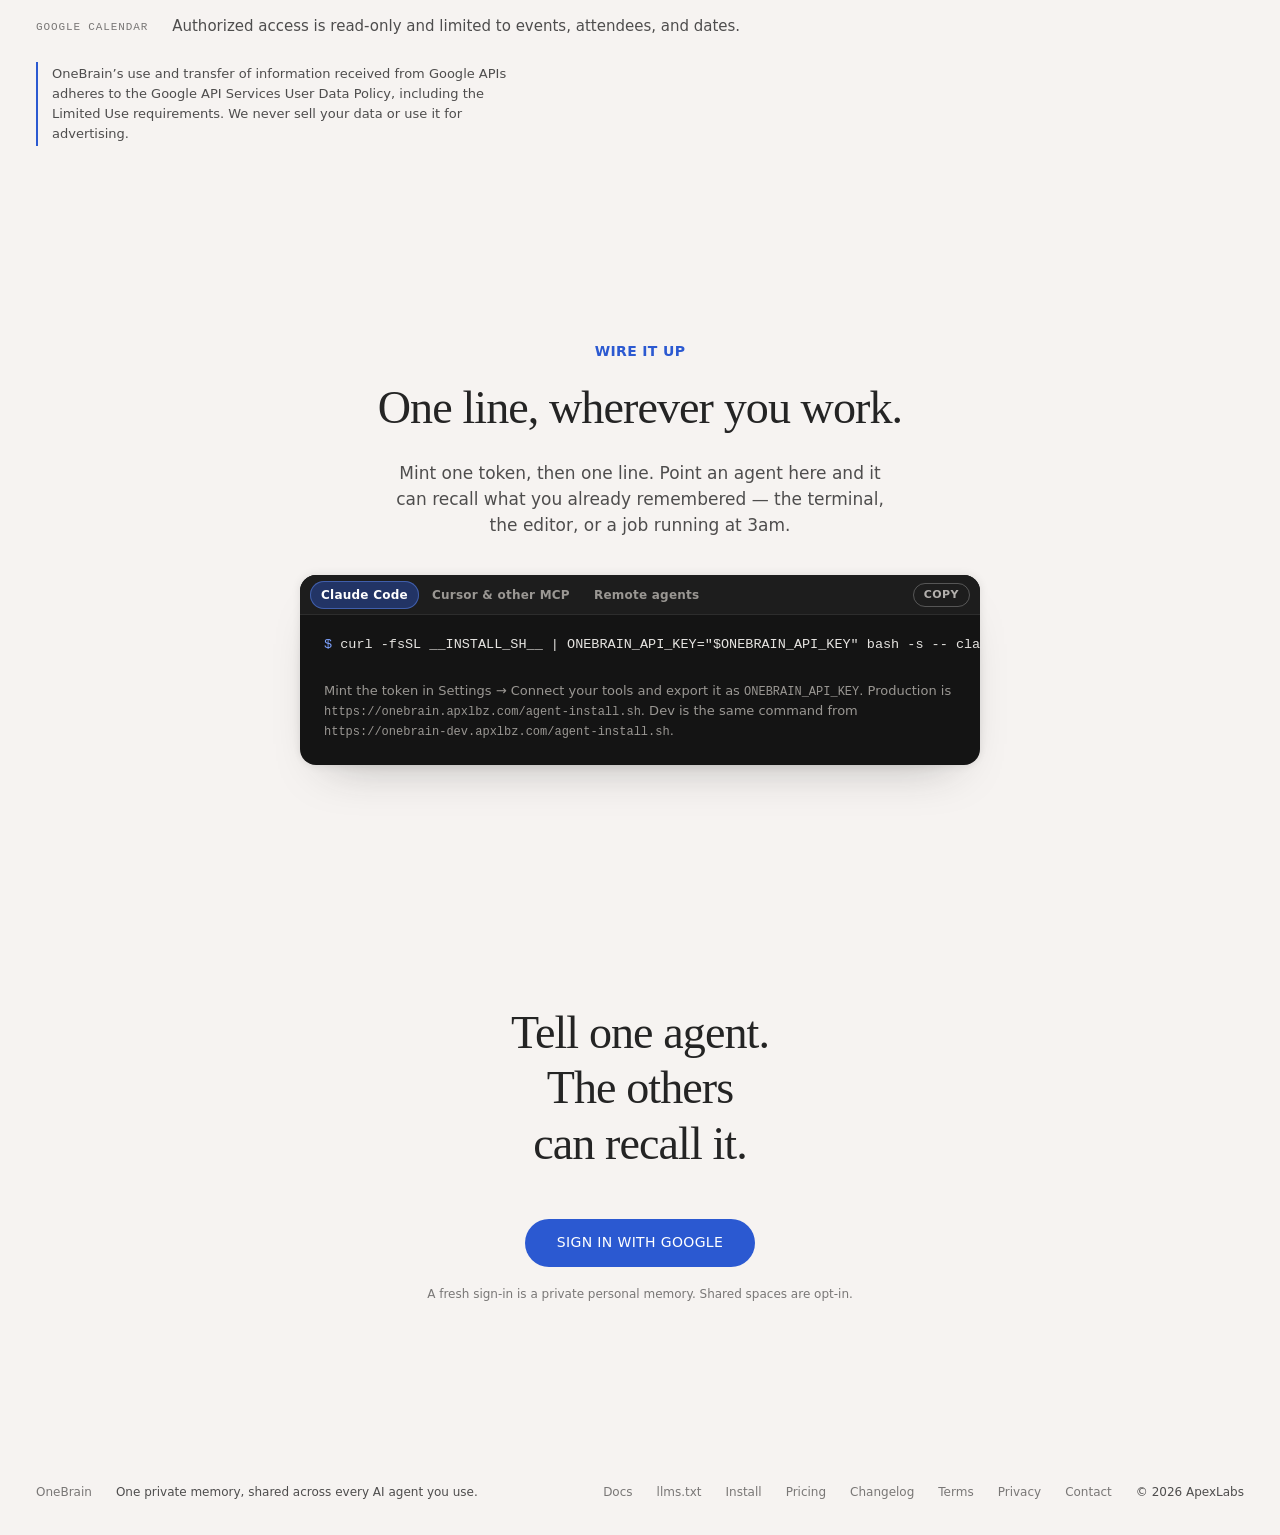
==== commit e4f6c16c: "sync from apxlbz/onebrain@8521d8f953095e936826006d12fdea1e3628ec6b" ====
--- a/index.html
+++ b/index.html
@@ -418,6 +418,7 @@
   <a href="./llms.txt">llms.txt</a>
   <a href="./install.html">Install</a>
   <a href="./pricing.html">Pricing</a>
+  <a href="./changelog.html">Changelog</a>
   <a href="./terms.html">Terms</a>
   <a href="./privacy.html">Privacy</a>
   <a href="mailto:or@apxlbz.com">Contact</a>
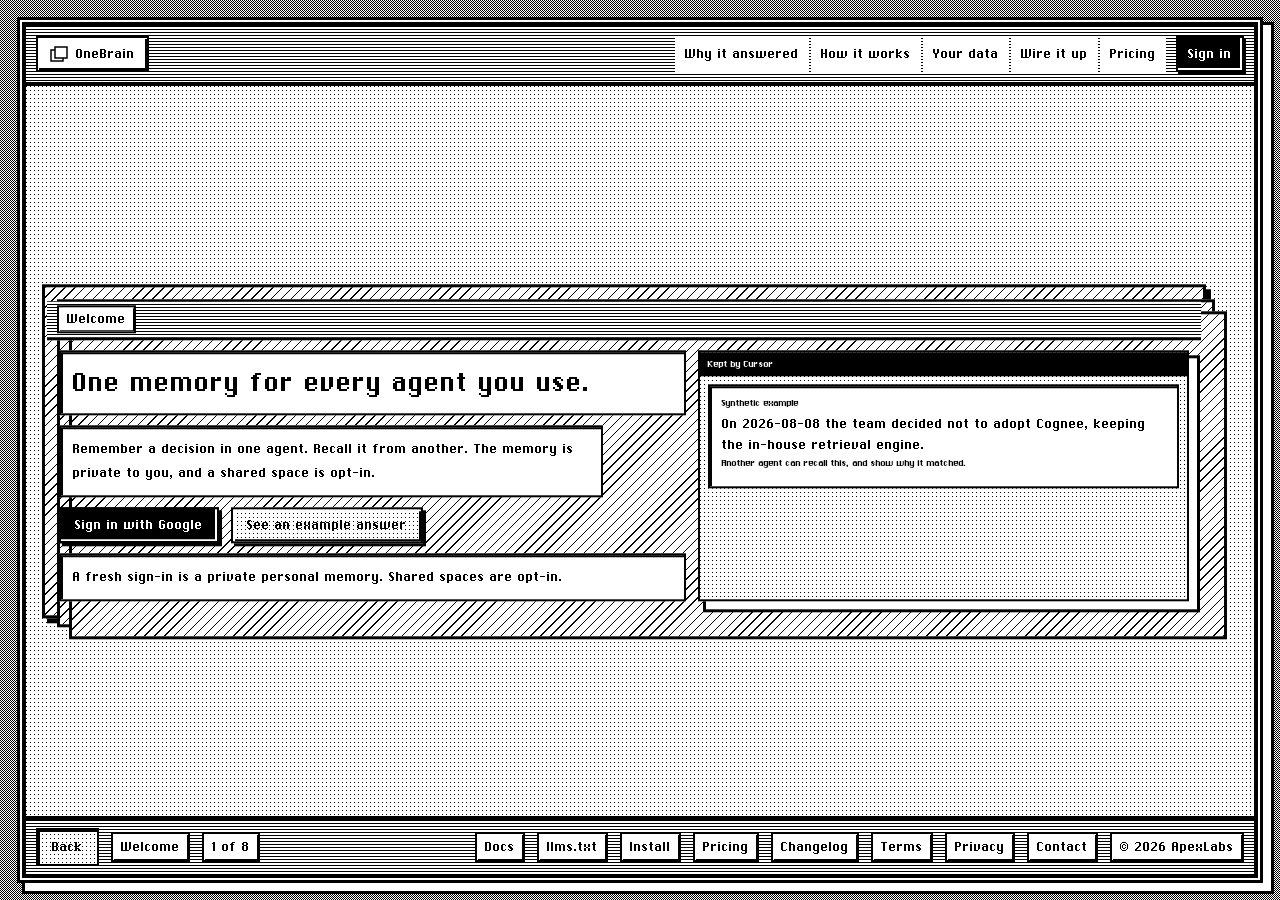
==== commit bd8dde9f: "sync from apxlbz/onebrain@388c3b0dd65d79e24aa19f4b862391941f165151" ====
--- a/index.html
+++ b/index.html
@@ -4,8 +4,8 @@
 <meta charset="utf-8" />
 <meta name="viewport" content="width=device-width, initial-scale=1" />
 <meta name="color-scheme" content="light" />
-<meta name="theme-color" content="#f6f3f1" />
-<link rel="icon" href="data:image/svg+xml,%3Csvg xmlns='http://www.w3.org/2000/svg' viewBox='0 0 32 32'%3E%3Cpath d='M16 3 30 27H2Z' fill='%232b59d1'/%3E%3C/svg%3E" />
+<meta name="theme-color" content="#ffffff" />
+<link rel="icon" href="data:image/svg+xml,%3Csvg xmlns='http://www.w3.org/2000/svg' viewBox='0 0 32 32'%3E%3Crect x='4' y='8' width='18' height='20' fill='%23fff' stroke='%23000' stroke-width='2'/%3E%3Crect x='10' y='4' width='18' height='20' fill='%23fff' stroke='%23000' stroke-width='2'/%3E%3C/svg%3E" />
 <meta property="og:type" content="website" />
 <meta property="og:url" content="https://onebrain.apxlbz.com/" />
 <meta property="og:title" content="OneBrain — one memory shared across your agents" />
@@ -20,412 +20,289 @@
 <meta name="twitter:image" content="https://onebrain.apxlbz.com/og-image.png" />
 <title>OneBrain — one memory shared across your agents</title>
 <meta name="description" content="A private memory every AI agent you use can remember and recall. Shared spaces are opt-in." />
-<link rel="stylesheet" href="./app.css?v=3" />
-<link rel="stylesheet" href="./home.css?v=3" />
-<style>
-  /* The Google data-use disclosure Google's branding review requires. Set
-     as a hairline table inside the "Your data" band, in that band's voice. */
-  .gdata { margin-top:var(--u6); padding-top:var(--u5);
-    border-top:1px solid var(--color-ash-line); }
-  .gdata h3 { font-size:22px; font-weight:400; margin:0 0 6px; }
-  .gdata .lede { margin-bottom:var(--u3); }
-  .gdata dl { margin:0; display:grid; grid-template-columns:max-content 1fr;
-    gap:12px var(--u4); font-size:15px; font-weight:200; line-height:1.55; }
-  .gdata dt { font-family:ui-monospace, SFMono-Regular, Menlo, monospace;
-    font-size:11px; letter-spacing:.08em; text-transform:uppercase;
-    color:var(--color-ash-gray); padding-top:4px; white-space:nowrap; }
-  .gdata dd { margin:0; color:var(--color-silver-mist); }
-  .limited { font-size:13px; line-height:1.55; color:var(--color-silver-mist);
-    border-left:2px solid var(--color-electric-iris); padding:2px 0 2px 14px;
-    margin:var(--u4) 0 0; max-width:60ch; }
-  .foot .copy { margin-left:0; }
-  @media (max-width:640px) { .gdata dl { grid-template-columns:1fr; gap:4px; }
-    .gdata dd { margin-bottom:10px; } }
-</style>
+<link rel="stylesheet" href="./fonts.css?v=2" />
+<link rel="stylesheet" href="./home.css?v=6" />
+<script nonce="__NONCE__">document.documentElement.classList.add("js");</script>
 </head>
-<body class="home">
-
-<a class="skip" href="#ask">Skip to content</a>
-
-<canvas id="ambient" aria-hidden="true"></canvas>
-
-<header class="nav">
-  <a class="navbrand" href="./index.html" translate="no">
-    <span class="mark" aria-hidden="true"></span>
-    <span>OneBrain</span>
-  </a>
-  <nav class="navlinks" aria-label="Page sections">
-    <span class="navpill" aria-hidden="true"></span>
-    <a href="#proof">Why it answered</a>
-    <a href="#how">How it works</a>
-    <a href="#data">Your data</a>
-    <a href="#agents">Wire it up</a>
+<body class="home stack">
+
+<a class="skip" href="#hero-h">Skip to content</a>
+
+<div class="desk">
+<div class="window" id="stack">
+  <header class="menubar">
+    <a class="menubrand" href="./index.html" data-go="welcome">
+      <svg width="18" height="16" viewBox="0 0 18 16" aria-hidden="true"><rect x="1" y="4" width="12" height="11" fill="#fff" stroke="#000" stroke-width="1.5"/><rect x="5" y="1" width="12" height="11" fill="#fff" stroke="#000" stroke-width="1.5"/></svg>
+      OneBrain
+    </a>
+    <nav aria-label="Stack">
+      <a href="#proof" data-go="proof">Why it answered</a>
+      <a href="#how" data-go="how">How it works</a>
+      <a href="#data" data-go="data">Your data</a>
+      <a href="#agents" data-go="agents">Wire it up</a>
+      <a href="./pricing.html">Pricing</a>
+      <a class="paint solid" href="./app.html" data-signin>Sign in</a>
+    </nav>
+  </header>
+
+  <div class="stage">
+
+    <article class="hc-card is-on" data-stack-card="welcome" id="welcome" aria-labelledby="hero-h">
+      <div class="cardbody welcome-body">
+        <div class="cardtitle"><span>Welcome</span></div>
+        <div class="offer">
+          <h1 class="field" id="hero-h">One memory for every agent you use.</h1>
+          <p class="field sub">Remember a decision in one agent. Recall it from another. The memory is private to you, and a shared space is opt-in.</p>
+          <div class="herocta">
+            <a class="paint solid" href="./app.html" data-signin>Sign in with Google</a>
+            <a class="paint" href="#proof" data-go="proof">See an example answer</a>
+          </div>
+          <p class="field note">A fresh sign-in is a private personal memory. Shared spaces are opt-in.</p>
+        </div>
+        <button type="button" class="peek" data-go="proof">
+          <span class="cardbar">Kept by Cursor</span>
+          <span class="peekbody">
+            <span class="syn">Synthetic example</span>
+            On 2026-08-08 the team decided not to adopt Cognee, keeping the in-house retrieval engine.
+            <span class="syn">Another agent can recall this, and show why it matched.</span>
+          </span>
+        </button>
+      </div>
+    </article>
+
+    <article class="hc-card" data-stack-card="proof" id="proof" aria-labelledby="proof-h">
+      <div class="cardbody">
+        <h2 id="proof-h">Every answer shows its work.</h2>
+        <p class="lede">Other tools hand you ten results and let you guess. OneBrain shows which search found each one, where it ranked, and what moved it &mdash; so you can tell a real match from a lucky one.</p>
+        <div class="shot">
+          <div class="shotbar"><span>Recall</span><span class="syn" style="margin:0 0 0 auto">Synthetic example</span></div>
+          <div class="shotbody">
+            <div class="fauxrow">
+              <div class="fauxinput">why did we not adopt cognee</div>
+              <span class="fauxgo">Search</span>
+            </div>
+            <p class="note" style="margin:0 0 8px">2 results in 1.2&nbsp;s</p>
+            <div class="hitex">
+              <div class="hrank">1</div>
+              <div>
+                <p class="hc">On 2026-08-08 the team decided not to adopt Cognee, keeping the in-house retrieval engine.</p>
+                <div class="hm">
+                  <span class="pill">note</span>
+                  <span class="arm semantic">semantic&nbsp;#1</span>
+                  <span class="arm lexical">lexical&nbsp;#1</span>
+                  <span class="arm edge">edge&nbsp;#1</span>
+                  <span class="arm">+3.0% recency</span>
+                </div>
+                <p class="hsum">score = (1/(36+1) + 1/(36+1) + 1/(36+1)) &times; 1.030 = 0.0835</p>
+              </div>
+            </div>
+            <div class="hitex">
+              <div class="hrank">2</div>
+              <div>
+                <p class="hc">Cognee has no transaction-time supersession, cited as a design limitation.</p>
+                <div class="hm">
+                  <span class="pill">note</span>
+                  <span class="arm semantic">semantic&nbsp;#3</span>
+                  <span class="arm moved">reranked 13 to 2</span>
+                </div>
+                <p class="hsum">score = 1/(36+3) = 0.0256</p>
+              </div>
+            </div>
+          </div>
+        </div>
+        <p style="margin-top:16px"><a class="paint" href="#change" data-go="change">When a fact changes</a></p>
+      </div>
+    </article>
+
+    <article class="hc-card" data-stack-card="ask" id="ask" aria-labelledby="ask-h">
+      <div class="cardbody">
+        <h2 id="ask-h">The questions that keep coming back.</h2>
+        <div class="asks">
+          <div>
+            <h3>Decisions</h3>
+            <ul>
+              <li>Why did we pick Supabase over RDS?</li>
+              <li>What did we settle on for Q4 pricing?</li>
+              <li>Did we ever agree to support Windows?</li>
+            </ul>
+            <p class="asksrc">from a fact you asked an agent to remember</p>
+          </div>
+          <div>
+            <h3>Meetings</h3>
+            <ul>
+              <li>What did we agree in the board call?</li>
+              <li>What were Tuesday&rsquo;s action items?</li>
+              <li>What did the customer actually ask for?</li>
+            </ul>
+            <p class="asksrc">from what one agent remembered for the next</p>
+          </div>
+          <div>
+            <h3>People</h3>
+            <ul>
+              <li>Who knows about the Stripe integration?</li>
+              <li>Who owns the SOC&nbsp;2 evidence?</li>
+              <li>Who last wrote down the launch date?</li>
+            </ul>
+            <p class="asksrc">from facts your agents were asked to remember</p>
+          </div>
+        </div>
+        <p class="lede" style="margin-top:18px">Every one of these was answered once already. The next agent you open can recall it.</p>
+      </div>
+    </article>
+
+    <article class="hc-card" data-stack-card="change" id="change" aria-labelledby="change-h">
+      <div class="cardbody">
+        <h2 id="change-h">It forgets on purpose.</h2>
+        <p class="lede">Change a price, a plan or an owner and the old fact is <em>retired</em> — search stops returning it, instead of leaving it one row below the new one waiting to mislead somebody.</p>
+        <p class="lede">Nothing is lost: you keep the trail of what it said, when it changed, and what replaced it.</p>
+        <div class="shot">
+          <div class="shotbar"><span>History</span><span class="syn" style="margin:0 0 0 auto">Synthetic example</span></div>
+          <div class="shotbody">
+            <span class="pill">decision</span>
+            <p>Pricing for the Atlas tier was set at $49/seat/month, effective Q4.</p>
+            <div class="timeline">
+              <div class="tnode past">
+                <div class="tc">Pricing for Atlas was set at $39/seat/month.</div>
+                <div class="tw">recorded 30 Jun &middot; replaced by this fact</div>
+              </div>
+              <div class="tnode now">
+                <div class="tc"><b>Pricing for the Atlas tier was set at $49/seat/month, effective Q4.</b></div>
+                <div class="tw">recorded 7h ago &middot; current</div>
+              </div>
+            </div>
+          </div>
+        </div>
+      </div>
+    </article>
+
+    <article class="hc-card" data-stack-card="how" id="how" aria-labelledby="how-h">
+      <div class="cardbody">
+        <h2 id="how-h">Three steps. You choose what is kept.</h2>
+        <figure class="pipe" role="img" aria-label="Claude, Cursor, ChatGPT, Codex, scripts and hooks remember into one private memory, which you and your other agents recall.">
+          <svg viewBox="0 0 960 220" xmlns="http://www.w3.org/2000/svg">
+            <g fill="none" stroke="#000" stroke-width="2">
+              <rect x="24" y="24" width="150" height="28"/><rect x="24" y="60" width="150" height="28"/>
+              <rect x="24" y="96" width="150" height="28"/><rect x="24" y="132" width="150" height="28"/>
+              <rect x="24" y="168" width="150" height="28"/>
+              <path d="M174 38 H250 V110 H390"/><path d="M174 74 H250 V110"/>
+              <path d="M174 110 H390"/><path d="M174 146 H250 V110"/><path d="M174 182 H250 V110"/>
+              <rect x="390" y="78" width="180" height="64"/>
+              <path d="M570 98 H700 V40 H760"/><path d="M570 122 H700 V180 H760"/>
+              <rect x="760" y="22" width="176" height="40"/><rect x="760" y="158" width="176" height="40"/>
+            </g>
+            <g fill="#000" font-family="DejaVu Sans, sans-serif" font-size="13">
+              <text x="36" y="43">Claude</text><text x="36" y="79">Cursor</text>
+              <text x="36" y="115">ChatGPT</text><text x="36" y="151">Codex</text>
+              <text x="36" y="187">A script or hook</text>
+              <text x="408" y="106">One memory</text>
+              <text x="408" y="126">private, when asked</text>
+              <text x="776" y="46">You, searching</text>
+              <text x="776" y="182">Your other agents</text>
+            </g>
+          </svg>
+        </figure>
+        <ol class="steps">
+          <li>
+            <h3>Remember</h3>
+            <p>You, or an agent you connected, explicitly stores a preference, decision, or fact. Automatic ingestion is off: Gmail, Meet, Calendar, and Trello are not read on their own. The note is kept as you sent it.</p>
+          </li>
+          <li>
+            <h3>Distil</h3>
+            <p>Each note becomes single facts, tied to the people and projects they name. API keys and passwords are stripped before anything is saved.</p>
+          </li>
+          <li>
+            <h3>Recall</h3>
+            <p>Ask in the browser, or let another agent ask. Same private memory either way, with the same explanation attached.</p>
+          </li>
+        </ol>
+      </div>
+    </article>
+
+    <article class="hc-card" data-stack-card="data" id="data" aria-labelledby="data-h">
+      <div class="cardbody">
+        <h2 id="data-h">You can take it all back.</h2>
+        <p class="lede">You are about to keep a memory your agents can read. The first question is what happens to it, so here is the answer.</p>
+        <ul class="ticks">
+          <li><b>Leaving takes one click.</b> Export the whole thing as JSON, or delete anything by id, by source, or by what it says.</li>
+          <li><b>Secrets never get written.</b> API keys, passwords and tokens are stripped on the way in, before the first row is saved.</li>
+          <li><b>Private by default.</b> A fresh sign-in is a personal memory only you and the agents you connect can read. A shared space is opt-in, and only an existing member can open it.</li>
+          <li><b>Every fact traces back.</b> The note you remembered is kept unchanged, so you can always read what was stored.</li>
+        </ul>
+        <section class="gdata" id="google-data">
+          <h3>Google user data disclosure</h3>
+          <p class="lede">This block is the disclosure for Google API access. It is not a product feature. Automatic ingestion is off: OneBrain does not read Gmail, Drive, or Calendar on its own. If a Google connection is authorized, including a legacy grant, access is read-only, limited to that member, and revocable from the Google account.</p>
+          <dl>
+            <dt>Gmail</dt>
+            <dd>Authorized access is read-only and limited to recent work mail (promotions and social excluded), for decisions and commitments made over email. Message content is processed into short factual notes. Mailboxes are never shared between members.</dd>
+            <dt>Google Drive</dt>
+            <dd>Authorized access is read-only and limited to Google Meet notes and transcripts stored in Drive.</dd>
+            <dt>Google Calendar</dt>
+            <dd>Authorized access is read-only and limited to events, attendees, and dates.</dd>
+          </dl>
+          <p class="limited">OneBrain&rsquo;s use and transfer of information received from Google APIs adheres to the <a href="https://developers.google.com/terms/api-services-user-data-policy" rel="noopener" target="_blank">Google API Services User Data Policy</a>, including the Limited Use requirements. We never sell your data or use it for advertising.</p>
+        </section>
+      </div>
+    </article>
+
+    <article class="hc-card" data-stack-card="agents" id="agents" aria-labelledby="agents-h">
+      <div class="cardbody">
+        <h2 id="agents-h">One line, wherever you work.</h2>
+        <p class="lede">Mint one token, then one line. Point an agent here and it can recall what you already remembered &mdash; the terminal, the editor, or a job running at 3am.</p>
+        <div class="term">
+          <div class="termbar" role="tablist" aria-label="Setup target">
+            <button class="tterm" role="tab" id="t-cc" aria-controls="p-cc" aria-selected="true">Claude Code</button>
+            <button class="tterm" role="tab" id="t-cursor" aria-controls="p-cursor" aria-selected="false">Cursor &amp; other MCP</button>
+            <button class="tterm" role="tab" id="t-rest" aria-controls="p-rest" aria-selected="false">Remote agents</button>
+            <span class="grow"></span>
+            <button class="copy" type="button">Copy</button>
+          </div>
+          <div class="termpane" id="p-cc" role="tabpanel" aria-labelledby="t-cc" data-copy='curl -fsSL __INSTALL_SH__ | ONEBRAIN_API_KEY="$ONEBRAIN_API_KEY" bash -s -- claude-code'>
+<pre class="snippet" tabindex="0"><code translate="no"><span class="prompt">$</span> curl -fsSL <span data-install-sh>__INSTALL_SH__</span> | ONEBRAIN_API_KEY="$ONEBRAIN_API_KEY" bash -s -- claude-code</code></pre>
+            <p class="termnote">Mint the token in Settings &rarr; Connect your tools and export it as <span class="mono" translate="no">ONEBRAIN_API_KEY</span>. Production is <span class="mono" translate="no">https://onebrain.apxlbz.com/agent-install.sh</span>. Dev is the same command from <span class="mono" translate="no">https://onebrain-dev.apxlbz.com/agent-install.sh</span>.</p>
+          </div>
+          <div class="termpane" id="p-cursor" role="tabpanel" aria-labelledby="t-cursor" hidden data-copy='curl -fsSL __INSTALL_SH__ | ONEBRAIN_API_KEY="$ONEBRAIN_API_KEY" bash -s -- cursor'>
+<pre class="snippet" tabindex="0"><code translate="no"><span class="prompt">$</span> curl -fsSL <span data-install-sh>__INSTALL_SH__</span> | ONEBRAIN_API_KEY="$ONEBRAIN_API_KEY" bash -s -- cursor</code></pre>
+            <p class="termnote">Same script. <span class="mono" translate="no">codex</span> and <span class="mono" translate="no">mcp</span> are the other hosts.</p>
+          </div>
+          <div class="termpane" id="p-rest" role="tabpanel" aria-labelledby="t-rest" hidden data-copy='curl -fsSL __INSTALL_SH__ | ONEBRAIN_API_KEY="$ONEBRAIN_API_KEY" bash -s -- rest'>
+<pre class="snippet" tabindex="0"><code translate="no"><span class="prompt">$</span> curl -fsSL <span data-install-sh>__INSTALL_SH__</span> | ONEBRAIN_API_KEY="$ONEBRAIN_API_KEY" bash -s -- rest</code></pre>
+            <p class="termnote">For agents that never touch a laptop &mdash; CI jobs, cron, a service in your cluster. The key stays in the environment.</p>
+          </div>
+        </div>
+      </div>
+    </article>
+
+    <article class="hc-card" data-stack-card="close" id="close" aria-labelledby="close-h">
+      <div class="cardbody">
+        <h2 id="close-h">Tell one agent. The others can recall it.</h2>
+        <p class="lede">A fresh sign-in is a private personal memory. Shared spaces are opt-in.</p>
+        <a class="paint solid" href="./app.html" data-signin>Sign in with Google</a>
+      </div>
+    </article>
+
+  </div>
+
+  <footer class="statusbar">
+    <button type="button" class="paint" data-back disabled>Back</button>
+    <span id="card-label" data-card-label>Welcome</span>
+    <span data-card-count>1 of 8</span>
+    <span class="grow"></span>
+    <a href="./docs.html">Docs</a>
+    <a href="./llms.txt">llms.txt</a>
+    <a href="./install.html">Install</a>
     <a href="./pricing.html">Pricing</a>
-  </nav>
-  <a class="cta" href="./app.html" data-signin>Sign in</a>
-</header>
-
-<!-- Hero ------------------------------------------------------------------ -->
-<section class="hero" aria-labelledby="hero-h">
-  <div class="herotext">
-    <p class="eyebrow"><span class="pulse" aria-hidden="true"></span>Memory across your agents</p>
-    <h1 id="hero-h">One memory for<br />every agent<br />you&nbsp;use.</h1>
-    <p class="sub">
-      Remember a decision in one agent. Recall it from another. The memory
-      is private to you, and a shared space is opt-in.
-    </p>
-    <div class="herocta">
-      <a class="btn primary lg" href="./app.html" data-signin>Sign in with Google</a>
-      <a class="textlink" href="#proof"><span class="tl">See an example answer</span><span class="tlarrow" aria-hidden="true">&rarr;</span></a>
-    </div>
-    <p class="note">A fresh sign-in is a private personal memory. Shared spaces are opt-in.</p>
-  </div>
-  <canvas id="brain" aria-hidden="true"></canvas>
-</section>
-
-<!-- What it is actually for ------------------------------------------------ -->
-<section class="band" id="ask" aria-labelledby="ask-h">
-  <div class="wrap">
-    <p class="eyebrow">Sound familiar</p>
-    <h2 data-words id="ask-h">The questions that keep coming back.</h2>
-    <div class="asks">
-      <div class="reveal">
-        <p class="askhead">Decisions</p>
-        <ul>
-          <li>Why did we pick Supabase over RDS?</li>
-          <li>What did we settle on for Q4 pricing?</li>
-          <li>Did we ever agree to support Windows?</li>
-        </ul>
-        <p class="asksrc">from a fact you asked an agent to remember</p>
-      </div>
-      <div class="reveal">
-        <p class="askhead">Meetings</p>
-        <ul>
-          <li>What did we agree in the board call?</li>
-          <li>What were Tuesday&rsquo;s action items?</li>
-          <li>What did the customer actually ask for?</li>
-        </ul>
-        <p class="asksrc">from what one agent remembered for the next</p>
-      </div>
-      <div class="reveal">
-        <p class="askhead">People</p>
-        <ul>
-          <li>Who knows about the Stripe integration?</li>
-          <li>Who owns the SOC&nbsp;2 evidence?</li>
-          <li>Who last wrote down the launch date?</li>
-        </ul>
-        <p class="asksrc">from facts your agents were asked to remember</p>
-      </div>
-    </div>
-    <p class="lede askfoot">Every one of these was answered once already.
-      The next agent you open can recall it.</p>
-  </div>
-</section>
-
-<!-- The differentiator, shown ---------------------------------------------- -->
-<section class="band" id="proof" aria-labelledby="proof-h">
-  <div class="wrap zig">
-    <div class="zigtext">
-      <p class="eyebrow">Why it answered</p>
-      <h2 data-words id="proof-h">Every answer shows its work.</h2>
-      <p class="lede">Other tools hand you ten results and let you guess.
-        OneBrain shows which search found each one, where it ranked, and what
-        moved it &mdash; so you can tell a real match from a lucky one.</p>
-      <ul class="ticks">
-        <li>Which search found it, and where it ranked</li>
-        <li>What the reranker moved, and by how much</li>
-        <li>Every weighting that touched the score</li>
-      </ul>
-    </div>
-    <figure class="mock reveal" aria-hidden="true">
-      <div class="shot">
-        <div class="shotbar">
-          <span class="dots"><i></i><i></i><i></i></span>
-          <span class="shoturl">onebrain.app/#search</span>
-        </div>
-        <div class="shotbody">
-          <div class="fauxrow">
-            <div class="fauxinput">why did we not adopt cognee</div>
-            <span class="fauxgo">Search</span>
-          </div>
-          <p class="dim" style="margin:0 0 6px;font-size:13px">8 results in 1.2&nbsp;s</p>
-
-          <div class="hit">
-            <div class="hrank num">1</div>
-            <div class="hbody">
-              <div class="hc">On 2026-08-08 the team decided not to adopt Cognee,
-                keeping the in-house retrieval engine.</div>
-              <div class="hm">
-                <span class="pill">note</span>
-                <span class="arm semantic">semantic&nbsp;#1</span>
-                <span class="arm lexical">lexical&nbsp;#1</span>
-                <span class="arm edge">edge&nbsp;#1</span>
-                <span class="arm">+3.0% recency</span>
-              </div>
-              <div class="faint mono hsum">score = (1/(36+1) + 1/(36+1) + 1/(36+1)) &times; 1.030 = 0.0835</div>
-            </div>
-          </div>
-
-          <div class="hit">
-            <div class="hrank num">2</div>
-            <div class="hbody">
-              <div class="hc">Cognee has no transaction-time supersession, cited
-                as a design limitation.</div>
-              <div class="hm">
-                <span class="pill">note</span>
-                <span class="arm semantic">semantic&nbsp;#3</span>
-                <span class="arm moved">reranked&nbsp;13&rarr;2</span>
-              </div>
-              <div class="faint mono hsum">score = 1/(36+3) = 0.0256</div>
-            </div>
-          </div>
-        </div>
-      </div>
-    </figure>
-  </div>
-</section>
-
-<!-- Supersession ----------------------------------------------------------- -->
-<section class="band" id="change" aria-labelledby="change-h">
-  <div class="wrap zig flip">
-    <div class="zigtext">
-      <p class="eyebrow">When it changes</p>
-      <h2 data-words id="change-h">It forgets on purpose.</h2>
-      <p class="lede">Change a price, a plan or an owner and the old fact is
-        <em>retired</em> — search stops returning it, instead of leaving it one
-        row below the new one waiting to mislead somebody.</p>
-      <p class="lede">Nothing is lost: you keep the trail of what it said, when
-        it changed, and what replaced it.</p>
-    </div>
-    <figure class="mock reveal" aria-hidden="true">
-      <div class="shot">
-        <div class="shotbar">
-          <span class="dots"><i></i><i></i><i></i></span>
-          <span class="shoturl">onebrain.app/#memories</span>
-        </div>
-        <div class="shotbody">
-          <div class="pill" style="margin-bottom:9px">decision</div>
-          <div style="font-size:15px;line-height:1.55;margin-bottom:4px">Pricing
-            for the Atlas tier was set at $49/seat/month, effective Q4.</div>
-          <h4 style="margin-top:20px">History</h4>
-          <div class="timeline">
-            <div class="tnode past">
-              <div class="tc">Pricing for Atlas was set at $39/seat/month.</div>
-              <div class="tw">recorded 30 Jun &middot; replaced by this fact</div>
-            </div>
-            <div class="tnode now">
-              <div class="tc"><b>Pricing for the Atlas tier was set at
-                $49/seat/month, effective Q4.</b></div>
-              <div class="tw">recorded 7h ago &middot; current</div>
-            </div>
-          </div>
-        </div>
-      </div>
-    </figure>
-  </div>
-</section>
-
-<!-- How -------------------------------------------------------------------- -->
-<section class="band" id="how" aria-labelledby="how-h">
-  <div class="wrap">
-    <p class="eyebrow">How it works</p>
-    <h2 data-words id="how-h">Three steps. You choose what is kept.</h2>
-    <figure class="pipe reveal" role="img"
-      aria-label="Claude, Cursor, ChatGPT, Codex, scripts and hooks remember into one private memory, which you and your other agents recall.">
-      <svg viewBox="0 0 960 400" preserveAspectRatio="xMidYMid meet">
-        <defs>
-          <radialGradient id="hubglow" cx="50%" cy="50%" r="50%">
-            <stop offset="0%" stop-color="#a0b5eb" stop-opacity=".55"/>
-            <stop offset="100%" stop-color="#a0b5eb" stop-opacity="0"/>
-          </radialGradient>
-        </defs>
-
-        <!-- connectors first, so pills sit on top -->
-        <g class="pipe-links">
-          <g class="pl"><path d="M 190 48  C 330 48, 350 160, 462 188"/></g>
-          <g class="pl"><path d="M 190 110 C 320 110, 350 172, 462 194"/></g>
-          <g class="pl"><path d="M 190 172 C 320 172, 350 190, 462 200"/></g>
-          <g class="pl"><path d="M 190 234 C 320 234, 350 212, 462 206"/></g>
-          <g class="pl"><path d="M 190 296 C 320 296, 350 226, 462 212"/></g>
-          <g class="pl"><path d="M 190 358 C 330 358, 350 240, 462 218"/></g>
-          <g class="pl out"><path d="M 570 190 C 660 170, 680 120, 760 104"/></g>
-          <g class="pl out"><path d="M 570 214 C 660 234, 680 284, 760 300"/></g>
-        </g>
-
-        <!-- sources -->
-        <g class="pipe-src">
-          <g class="pn"><rect x="40" y="30"  width="150" height="36" rx="18"/><circle cx="62" cy="48" r="3" fill="#5b8cff"/><text x="76" y="53">CLAUDE</text></g>
-          <g class="pn"><rect x="40" y="92"  width="150" height="36" rx="18"/><circle cx="62" cy="110" r="3" fill="#22c55e"/><text x="76" y="115">CURSOR</text></g>
-          <g class="pn"><rect x="40" y="154" width="150" height="36" rx="18"/><circle cx="62" cy="172" r="3" fill="#eab308"/><text x="76" y="177">CHATGPT</text></g>
-          <g class="pn"><rect x="40" y="216" width="150" height="36" rx="18"/><circle cx="62" cy="234" r="3" fill="#8b5cf6"/><text x="76" y="239">CODEX</text></g>
-          <g class="pn"><rect x="40" y="278" width="150" height="36" rx="18"/><circle cx="62" cy="296" r="3" fill="#f97316"/><text x="76" y="301">A SCRIPT</text></g>
-          <g class="pn"><rect x="40" y="340" width="150" height="36" rx="18"/><circle cx="62" cy="358" r="3" fill="#ff9473"/><text x="76" y="363">A HOOK</text></g>
-        </g>
-
-        <!-- the hub -->
-        <g class="pipe-hub">
-          <circle cx="516" cy="202" r="95" fill="url(#hubglow)"/>
-          <rect x="446" y="176" width="140" height="52" rx="26"/>
-          <text x="516" y="198" text-anchor="middle" class="hub-t1">ONE MEMORY</text>
-          <text x="516" y="215" text-anchor="middle" class="hub-t2">private &#183; remembered &#183; current</text>
-        </g>
-
-        <!-- consumers -->
-        <g class="pipe-dst">
-          <g class="pn"><rect x="762" y="82"  width="158" height="44" rx="22"/><text x="841" y="101" text-anchor="middle">YOU</text><text x="841" y="116" text-anchor="middle" class="pn-sub">dashboard search</text></g>
-          <g class="pn"><rect x="762" y="278" width="158" height="44" rx="22"/><text x="841" y="297" text-anchor="middle">YOUR AGENTS</text><text x="841" y="312" text-anchor="middle" class="pn-sub">recall from any harness</text></g>
-        </g>
-      </svg>
-    </figure>
-
-    <ol class="steps">
-      <li class="reveal">
-        <span class="num">01</span>
-        <h3>Remember</h3>
-        <p>You, or an agent you connected, explicitly stores a preference,
-          decision, or fact. Automatic ingestion is off: Gmail, Meet,
-          Calendar, and Trello are not read on their own. The note is kept
-          as you sent it.</p>
-      </li>
-      <li class="reveal">
-        <span class="num">02</span>
-        <h3>Distil</h3>
-        <p>Each note becomes single facts, tied to the people and projects they
-          name. API keys and passwords are stripped before anything is saved.</p>
-      </li>
-      <li class="reveal">
-        <span class="num">03</span>
-        <h3>Recall</h3>
-        <p>Ask in the browser, or let another agent ask. Same private memory
-          either way, with the same explanation attached.</p>
-      </li>
-    </ol>
-  </div>
-</section>
-
-<!-- Objections: the first question anyone asks of this ---------------------- -->
-<section class="band" id="data" aria-labelledby="data-h">
-  <div class="wrap zig">
-    <div class="zigtext">
-      <p class="eyebrow">Your data</p>
-      <h2 data-words id="data-h">You can take it all back.</h2>
-      <p class="lede">You are about to keep a memory your agents can read.
-        The first question is what happens to it, so here is the answer.</p>
-    </div>
-    <ul class="ticks big">
-      <li><b>Leaving takes one click.</b> Export the whole thing as JSON, or
-        delete anything by id, by source, or by what it says.</li>
-      <li><b>Secrets never get written.</b> API keys, passwords and tokens are
-        stripped on the way in, before the first row is saved.</li>
-      <li><b>Private by default.</b> A fresh sign-in is a personal memory only
-        you and the agents you connect can read. A shared space is opt-in, and
-        only an existing member can open it.</li>
-      <li><b>Every fact traces back.</b> The note you remembered is kept
-        unchanged, so you can always read what was stored.</li>
-    </ul>
-  </div>
-  <div class="wrap gdata reveal" id="google-data">
-    <h3>Google user data disclosure</h3>
-    <p class="lede">This block is the disclosure for Google API access. It is
-      not a product feature. Automatic ingestion is off: OneBrain does not read
-      Gmail, Drive, or Calendar on its own. If a Google connection is
-      authorized, including a legacy grant, access is read-only, limited to
-      that member, and revocable from the Google account.</p>
-    <dl>
-      <dt>Gmail</dt>
-      <dd>Authorized access is read-only and limited to recent work mail
-        (promotions and social excluded), for decisions and commitments made
-        over email. Message content is processed into short factual notes.
-        Mailboxes are never shared between members.</dd>
-      <dt>Google Drive</dt>
-      <dd>Authorized access is read-only and limited to Google Meet notes and
-        transcripts stored in Drive.</dd>
-      <dt>Google Calendar</dt>
-      <dd>Authorized access is read-only and limited to events, attendees, and
-        dates.</dd>
-    </dl>
-    <p class="limited">OneBrain&rsquo;s use and transfer of information received from
-      Google APIs adheres to the <a href="https://developers.google.com/terms/api-services-user-data-policy"
-      rel="noopener" target="_blank">Google API Services User Data Policy</a>,
-      including the Limited Use requirements. We never sell your data or use it
-      for advertising.</p>
-  </div>
-</section>
-
-<!-- Setup: two audiences, local people and remote agents ------------------ -->
-<section class="band" id="agents" aria-labelledby="agents-h">
-  <div class="wrap narrow center">
-    <p class="eyebrow">Wire it up</p>
-    <h2 data-words id="agents-h">One line, wherever you work.</h2>
-    <p class="lede">Mint one token, then one line. Point an agent here and it
-      can recall what you already remembered &mdash; the terminal, the editor,
-      or a job running at 3am.</p>
-
-    <div class="term">
-      <div class="termbar" role="tablist" aria-label="Setup target">
-        <button class="tterm" role="tab" id="t-cc" aria-controls="p-cc"
-          aria-selected="true">Claude Code</button>
-        <button class="tterm" role="tab" id="t-cursor" aria-controls="p-cursor"
-          aria-selected="false">Cursor &amp; other MCP</button>
-        <button class="tterm" role="tab" id="t-rest" aria-controls="p-rest"
-          aria-selected="false">Remote agents</button>
-        <span class="grow"></span>
-        <button class="copy" type="button">Copy</button>
-      </div>
-
-      <div class="termpane" id="p-cc" role="tabpanel" aria-labelledby="t-cc"
-        data-copy='curl -fsSL __INSTALL_SH__ | ONEBRAIN_API_KEY="$ONEBRAIN_API_KEY" bash -s -- claude-code'>
-<pre class="snippet" tabindex="0"><code translate="no"><span class="prompt">$</span> curl -fsSL <span data-install-sh>__INSTALL_SH__</span> | ONEBRAIN_API_KEY="$ONEBRAIN_API_KEY" bash -s -- claude-code</code></pre>
-        <p class="termnote">Mint the token in Settings &rarr; Connect your tools
-          and export it as <span class="mono" translate="no">ONEBRAIN_API_KEY</span>.
-          Production is <span class="mono" translate="no">https://onebrain.apxlbz.com/agent-install.sh</span>.
-          Dev is the same command from
-          <span class="mono" translate="no">https://onebrain-dev.apxlbz.com/agent-install.sh</span>.</p>
-      </div>
-
-      <div class="termpane" id="p-cursor" role="tabpanel" aria-labelledby="t-cursor" hidden
-        data-copy='curl -fsSL __INSTALL_SH__ | ONEBRAIN_API_KEY="$ONEBRAIN_API_KEY" bash -s -- cursor'>
-<pre class="snippet" tabindex="0"><code translate="no"><span class="prompt">$</span> curl -fsSL <span data-install-sh>__INSTALL_SH__</span> | ONEBRAIN_API_KEY="$ONEBRAIN_API_KEY" bash -s -- cursor</code></pre>
-        <p class="termnote">Same script. <span class="mono" translate="no">codex</span>
-          and <span class="mono" translate="no">mcp</span> are the other hosts.</p>
-      </div>
-
-      <div class="termpane" id="p-rest" role="tabpanel" aria-labelledby="t-rest" hidden
-        data-copy='curl -fsSL __INSTALL_SH__ | ONEBRAIN_API_KEY="$ONEBRAIN_API_KEY" bash -s -- rest'>
-<pre class="snippet" tabindex="0"><code translate="no"><span class="prompt">$</span> curl -fsSL <span data-install-sh>__INSTALL_SH__</span> | ONEBRAIN_API_KEY="$ONEBRAIN_API_KEY" bash -s -- rest</code></pre>
-        <p class="termnote">For agents that never touch a laptop &mdash; CI jobs,
-          cron, a service in your cluster. The key stays in the environment.</p>
-      </div>
-    </div>
-  </div>
-</section>
-
-<!-- Close ------------------------------------------------------------------ -->
-<section class="closing" aria-labelledby="close-h">
-  <div class="wrap narrow">
-    <h2 data-words id="close-h">Tell one agent. The others can recall it.</h2>
-    <a class="btn primary lg" href="./app.html" data-signin>Sign in with Google</a>
-    <p class="note" style="margin-top:18px">A fresh sign-in is a private personal
-      memory. Shared spaces are opt-in.</p>
-  </div>
-</section>
-
-<footer class="foot">
-  <span translate="no">OneBrain</span>
-  <span class="dim">One private memory, shared across every AI agent you use.</span>
-  <span class="grow"></span>
-  <a href="./docs.html">Docs</a>
-  <a href="./llms.txt">llms.txt</a>
-  <a href="./install.html">Install</a>
-  <a href="./pricing.html">Pricing</a>
-  <a href="./changelog.html">Changelog</a>
-  <a href="./terms.html">Terms</a>
-  <a href="./privacy.html">Privacy</a>
-  <a href="mailto:or@apxlbz.com">Contact</a>
-  <span class="dim">&copy; 2026 ApexLabs</span>
-</footer>
-
-<script src="./home.js?v=1"></script>
+    <a href="./changelog.html">Changelog</a>
+    <a href="./terms.html">Terms</a>
+    <a href="./privacy.html">Privacy</a>
+    <a href="mailto:or@apxlbz.com">Contact</a>
+    <span>&copy; 2026 ApexLabs</span>
+  </footer>
+</div>
+</div>
+
+<p id="stack-live" class="visually-hidden" role="status" aria-live="polite"></p>
+
+<script src="./home.js?v=4"></script>
 <script type="module" src="./home-auth.js?v=2"></script>
 </body>
 </html>
--- a/fonts.css
+++ b/fonts.css
@@ -0,0 +1,99 @@
+/* Self-hosted faces.
+   ChiKareGo2 (Giles Booth, Creative Commons Attribution) is the mixed-case
+   Chicago-like bitmap for menus, titles, buttons, and card text.
+   DejaVu Sans (Bitstream Vera) is for long legal and docs passages.
+   DejaVu Sans Mono is for install lines, scores, and identifiers.
+   Licenses: fonts/LICENSE-ChiKareGo2.txt and fonts/LICENSE-DejaVu.txt. */
+
+@font-face {
+  font-family: "ChiKareGo2";
+  src: url("./fonts/chikarego2.woff2") format("woff2");
+  font-weight: 400;
+  font-style: normal;
+  font-display: swap;
+}
+@font-face {
+  font-family: "ChiKareGo2";
+  src: url("./fonts/chikarego2.woff2") format("woff2");
+  font-weight: 700;
+  font-style: normal;
+  font-display: swap;
+}
+@font-face {
+  font-family: "DejaVu Sans";
+  src: url("./fonts/dejavu-sans.woff2") format("woff2");
+  font-weight: 400;
+  font-style: normal;
+  font-display: swap;
+}
+@font-face {
+  font-family: "DejaVu Sans";
+  src: url("./fonts/dejavu-sans-bold.woff2") format("woff2");
+  font-weight: 700;
+  font-style: normal;
+  font-display: swap;
+}
+@font-face {
+  font-family: "DejaVu Sans Mono";
+  src: url("./fonts/dejavu-sans-mono.woff2") format("woff2");
+  font-weight: 400;
+  font-style: normal;
+  font-display: swap;
+}
+
+:root {
+  --ink: #000;
+  --paper: #fff;
+  --muted: #1a1a1a;
+  --faint: #333;
+  --line: #000;
+  --font-display: "ChiKareGo2", "DejaVu Sans", sans-serif;
+  --font-body: "ChiKareGo2", "DejaVu Sans", sans-serif;
+  --font-reading: "DejaVu Sans", "Geneva", sans-serif;
+  --font-mono: "DejaVu Sans Mono", ui-monospace, monospace;
+  --desk: url("data:image/svg+xml;utf8,<svg xmlns='http://www.w3.org/2000/svg' width='2' height='2'><rect width='2' height='2' fill='%23fff'/><rect width='1' height='1' fill='%23000'/><rect x='1' y='1' width='1' height='1' fill='%23000'/></svg>");
+  --stipple: url("data:image/svg+xml;utf8,<svg xmlns='http://www.w3.org/2000/svg' width='4' height='4'><rect width='4' height='4' fill='%23fff'/><rect width='1' height='1' fill='%23000'/></svg>");
+  --stipple-soft: url("data:image/svg+xml;utf8,<svg xmlns='http://www.w3.org/2000/svg' width='4' height='4'><rect width='4' height='4' fill='%23fff'/><rect width='1' height='1' fill='%23000'/></svg>");
+  --hatch: repeating-linear-gradient(-45deg, #000 0 1px, transparent 1px 7px);
+  --stripes: repeating-linear-gradient(to bottom, #000 0 1px, transparent 1px 3px);
+  --ease-out: cubic-bezier(.23, 1, .32, 1);
+  --t-press: 110ms;
+}
+
+* { box-sizing: border-box; }
+html { height: 100%; }
+body { margin: 0; }
+::selection { background: #000; color: #fff; }
+input, textarea { caret-color: #000; }
+html { scrollbar-color: #000 #fff; }
+::-webkit-scrollbar { width: 14px; height: 14px; }
+::-webkit-scrollbar-track { background: #fff; background-image: var(--stipple); }
+::-webkit-scrollbar-thumb { background: #000; border: 2px solid #fff; }
+
+:where(a, button, input, select, textarea, summary, [tabindex]):focus-visible {
+  outline: 2px solid #000;
+  outline-offset: 2px;
+}
+
+.visually-hidden {
+  position: absolute; width: 1px; height: 1px; margin: -1px; padding: 0;
+  overflow: hidden; clip: rect(0 0 0 0); white-space: nowrap; border: 0;
+}
+
+@keyframes hc-in {
+  from { opacity: 0; filter: blur(6px); }
+  to { opacity: 1; filter: blur(0); }
+}
+@keyframes hc-out {
+  from { opacity: 1; filter: blur(0); }
+  to { opacity: 0; filter: blur(6px); }
+}
+
+@media (prefers-reduced-motion: reduce) {
+  *, *::before, *::after {
+    animation-duration: 1ms !important;
+    animation-iteration-count: 1 !important;
+    transition-duration: 1ms !important;
+    scroll-behavior: auto !important;
+  }
+}
--- a/home.css
+++ b/home.css
@@ -1,484 +1,798 @@
-/* OneBrain landing page — Dala style reference.
- *
- * Loaded AFTER app.css, which owns the token NAMES. This file declares the Dala
- * palette under its own `--color-*` names and re-points app.css's semantic
- * aliases at them, all scoped to `.home`. Nothing escapes: the dashboard stays
- * on its own (Dub) system, which is correct — a dense operational surface and a
- * marketing page want opposite things, and the split is deliberate.
- *
- * The rules that actually define this look, from the reference:
- *   void        #000000 is the design. Not dark grey, and never a panel.
- *   no chrome   no cards, no borders, no shadows, no elevation. Elements float
- *               on black separated by whitespace alone.
- *   scale       hierarchy comes from SIZE and TRACKING, never weight. Every
- *               headline is weight 400 at 42-113px with -0.04em tracking.
- *   weight 200  18px body copy is ultra-light. This is the signature and the
- *               single easiest thing to get wrong.
- *   one violet  #8052ff is the sole filled action colour, one per view.
- *               #ffb829 amber carries emphasis labels. Neither is a surface.
- */
+/* Public HyperCard stack. The signed-in dashboard does not load this file.
+   Onboarding still uses the .home variable names below, retargeted to ink. */
 
 .home {
-  /* Monad palette (styles.refero.design) — warm parchment, editorial serif
-     headings, mono labels, one Lake Blue action. The Dala token NAMES stay and
-     are re-pointed, so every downstream rule retunes itself:
-       void -> parchment · bone-white -> ink · silver-mist -> graphite
-       ash-gray -> smoke · electric-iris & saffron-spark -> lake blue
-     One deliberate deviation: body copy stays Inter, not mono — paragraphs
-     here run long, and mono body is hostile to non-developer readers. Labels,
-     nav and buttons carry the mono voice, per the reference. */
-  --color-void:#f6f3f1;
-  --color-bone-white:#242424;
-  --color-ash-gray:#797776;
-  --color-silver-mist:#4e4d4d;
-  --color-electric-iris:#2b59d1;
-  --color-saffron-spark:#2b59d1;
-  --color-deep-verdant:#15846e;
-  --color-ash-line:#cecac8;
-  --color-periwinkle:#cfdaf5;
-  --color-coral:#ff9473;
-  --color-sky:#a0b5eb;
-
-  /* app.css's semantic aliases, re-pointed */
-  --bg:var(--color-void); --panel:var(--color-void); --sunk:var(--color-void);
-  --ink:var(--color-bone-white); --muted:var(--color-silver-mist);
-  --faint:var(--color-ash-gray);
-  --line:var(--color-ash-line); --line-strong:#b9b4b1; --hair:transparent;
-  --accent:var(--color-electric-iris); --focus:var(--color-electric-iris);
-
-  /* 6px base unit */
-  --u1:6px; --u2:12px; --u3:18px; --u4:24px; --u5:30px; --u6:36px;
-  --u10:60px; --u16:96px; --u20:120px;
-  --radius-cards:40px; --radius-buttons:100px; --radius-full:9999px;
-  --page-max:1280px;
-
-  /* app.css sets `html, body { height:100% }` for the dashboard's full-height
-     shell. On a long scrolling document that caps the body box at one viewport,
-     which is the containing block for position:sticky — so the nav scrolled
-     away the moment you passed the fold. */
-  height:auto; min-height:100vh;
-
-  background:var(--color-void); color:var(--color-bone-white);
-  font-family:Inter, ui-sans-serif, system-ui, -apple-system, BlinkMacSystemFont,
-              "Segoe UI", Roboto, sans-serif;
-  font-size:17px; font-weight:400; line-height:1.5;
-  font-feature-settings:"ss01" on;
-  -webkit-font-smoothing:antialiased;
-}
-.home .grow { flex:1; }
-
-/* Type scale. Weight 400 at every display size — the brand trusts scale, not
-   weight, and bolding a headline here breaks the whole system. */
-.home h1, .home h2, .home h3 { font-weight:400; color:var(--color-bone-white);
-  font-family:ui-serif, Georgia, Cambria, "Times New Roman", serif;
-  text-wrap:balance; }
-/* The reference runs display type to 113px, but that assumes short lines. The
-   line-reveal mask below is `overflow:hidden`, so anything wider than its
-   column is CLIPPED rather than wrapped — sized to fit the widest line here. */
-.home h1 { font-size:clamp(38px, 5vw, 80px); line-height:1.14;
-  letter-spacing:-.02em; margin:0 0 var(--u5); }
-.home h2 { font-size:clamp(30px, 3.6vw, 48px); line-height:1.2;
-  letter-spacing:-.02em; margin:0 0 var(--u4); }
-.home h3 { font-size:27px; line-height:1.15; letter-spacing:-.02em;
-  margin:0 0 var(--u2); }
-/* A reset for unclassed paragraphs only — as `.home p` it outranked
-   `.lede` and `.eyebrow` and collapsed the gaps they set. */
-.home p:not([class]) { margin:0; }
-
-/* Amber, uppercase, above the body copy — the reference's section label. */
-.home .eyebrow { display:inline-flex; align-items:center; gap:9px;
-  font-size:14px; font-weight:600; letter-spacing:.35px; text-transform:uppercase;
-  color:var(--color-saffron-spark); margin:0 0 var(--u3); }
-.pulse { width:6px; height:6px; border-radius:50%;
-  background:var(--color-saffron-spark);
-  box-shadow:0 0 0 0 rgba(43,89,209,.4); animation:pulse 2.6s ease-out infinite; }
-@keyframes pulse { 70%,100% { box-shadow:0 0 0 8px rgba(43,89,209,0) } }
-
-.home .lede, .home .sub { font-size:17px; font-weight:400; line-height:1.55;
-  color:var(--color-bone-white); max-width:30em; text-wrap:pretty; margin:0; }
-.home .lede { color:var(--color-silver-mist); margin:0 0 var(--u4); }
-.home .lede + .lede { margin-top:0; }
-.lede em, .sub em { font-style:normal; color:var(--color-saffron-spark); }
-.home .note { font-size:12px; font-weight:400; line-height:1.5;
-  color:var(--color-ash-gray); margin:0; }
-
-/* ------------------------------------------------------------------ nav */
-
-/* Transparent, sitting directly on black. No border, no backdrop blur. */
-.nav { position:sticky; top:0; z-index:20; display:flex; align-items:center;
-  gap:var(--u6); padding:var(--u4) var(--u6);
-  max-width:var(--page-max); margin:0 auto; background:transparent; }
-.navbrand { display:flex; align-items:center; gap:10px; font-size:14px;
-  font-weight:400; letter-spacing:.01em; color:var(--color-bone-white); }
-/* Angular fragment, echoing the triangles in the constellation. */
-.navbrand .mark { width:16px; height:16px; flex:none;
-  background:linear-gradient(140deg, var(--color-electric-iris),
-                             var(--color-sky));
-  clip-path:polygon(50% 0%, 100% 86%, 0% 86%); }
-/* The links live in a pill (the reference's 24px nav radius) with an indicator
-   that slides to whichever section you are actually reading. Bare text links
-   gave no sense of place on a page this long. */
-.navlinks { position:relative; display:flex; align-items:center; gap:4px;
-  margin-left:auto; padding:5px;
-  border-radius:var(--radius-buttons);
-  background:rgba(255,255,255,.6);
-  box-shadow:inset 0 0 0 1px var(--color-ash-line); }
-.navpill { position:absolute; top:5px; bottom:5px; left:0; width:0;
-  border-radius:calc(var(--radius-buttons) - 5px);
-  background:var(--color-periwinkle);
-  box-shadow:inset 0 0 0 1px rgba(43,89,209,.3);
-  opacity:0; pointer-events:none;
-  transition:transform 380ms var(--ease-out), width 380ms var(--ease-out),
-             opacity 240ms ease; }
-.navpill.on { opacity:1; }
-.navlinks a { position:relative; z-index:1; padding:7px 12px; border-radius:14px;
-  font-size:13px; font-weight:600; letter-spacing:.025em; text-transform:uppercase;
-  color:var(--color-ash-gray); white-space:nowrap;
-  transition:color 200ms ease; }
-.navlinks a:hover { color:var(--color-bone-white); }
-.navlinks a[aria-current="true"] { color:var(--color-bone-white); }
-
-/* The one filled action. Violet pill, never anything else. */
-.cta, .home .btn.primary {
-  display:inline-flex; align-items:center; justify-content:center;
-  height:48px; padding:0 32px; border:none;
-  border-radius:var(--radius-buttons);
-  background:var(--color-electric-iris); color:#ffffff;
-  font-size:14px; font-weight:500; letter-spacing:.025em; text-transform:uppercase;
-  transition:box-shadow 260ms var(--ease-out), transform var(--t-press) var(--ease-out);
-}
-.js .cta[data-reveal-cta] { opacity:0; transform:translateY(-6px) scale(.94);
-  pointer-events:none;
-  transition:opacity 320ms var(--ease-out), transform 320ms var(--ease-out); }
-.js .cta[data-reveal-cta].on { opacity:1; transform:none; pointer-events:auto; }
-.cta:hover, .home .btn.primary:hover {
-  background:var(--color-electric-iris);
-  box-shadow:0 0 24px -4px rgba(43,89,209,.5); opacity:1; }
-.cta:active, .home .btn.primary:active { transform:scale(.97); }
-
-/* The secondary action scrolls the page — so it is a link, not a button. Two
-   button-shaped things side by side made the reader pick between two CTAs. */
-.textlink { display:inline-flex; align-items:center; gap:8px; height:45px;
-  font-size:16px; font-weight:200; color:var(--color-bone-white);
-  transition:color 200ms ease; }
-.textlink .tl { border-bottom:1px solid var(--color-ash-line);
-  padding-bottom:2px; transition:border-color 200ms ease; }
-.textlink .tlarrow { transition:transform 240ms var(--ease-out); }
-.textlink:hover { color:var(--color-saffron-spark); }
-.textlink:hover .tl { border-bottom-color:var(--color-saffron-spark); }
-.textlink:hover .tlarrow { transform:translateX(4px); }
-
-/* ----------------------------------------------------------------- hero */
-
-.hero { position:relative; max-width:var(--page-max); margin:0 auto;
-  padding:var(--u10) var(--u6) var(--u10); display:grid; align-items:center;
-  gap:var(--u6); }
-.herotext { position:relative; z-index:1; }
-#brain { display:block; width:100%; height:min(52vh, 420px); }
-.herocta { display:flex; align-items:center; gap:var(--u4); flex-wrap:wrap;
-  margin-top:var(--u5); }
-.hero .note { margin-top:var(--u4); }
-
-@media (min-width:980px) {
-  .hero { grid-template-columns:minmax(0,1.18fr) minmax(0,1fr);
-    padding-block:var(--u10) var(--u16); }
-  #brain { height:min(78vh, 660px); }
-}
-
-/* Ambient triangles drift behind everything. z-index:-1 puts the canvas behind
-   the content but still in front of .home's own background, so the children
-   need no stacking rule — and crucially do not get one, because a blanket
-   `.home > * { position:relative }` silently overrode the nav's sticky. */
-#ambient { position:fixed; inset:0; z-index:-1; pointer-events:none; }
-
-/* ------------------------------------------------------------- sections */
-
-.wrap { max-width:var(--page-max); margin:0 auto; }
-.wrap.narrow { max-width:760px; }
-.wrap.center { text-align:center; }
-.wrap.center .eyebrow { justify-content:center; }
-.wrap.center h2, .wrap.center .lede { margin-inline:auto; }
-.band { padding:var(--u16) var(--u6); }
-
-/* Zigzag: visual-left/text-right, then text-left/visual-right. */
-.zig { display:grid; gap:var(--u10); align-items:center; }
-@media (min-width:980px) {
-  .zig { grid-template-columns:minmax(0,1fr) minmax(0,1.05fr);
-    gap:clamp(48px, 7vw, 120px); }
-  .zig.flip .zigtext { order:2; }
-  .zig.flip .mock { order:1; }
-}
-
-.ticks { list-style:none; margin:var(--u4) 0 0; padding:0; display:grid;
-  gap:var(--u2); }
-.ticks li { position:relative; padding-left:26px; font-size:18px; font-weight:200;
-  color:var(--color-silver-mist); text-wrap:pretty; }
-/* Claim first, detail second — the bold clause is the answer and the rest is
-   the evidence, so a reader can take just the four bold lines and be right. */
-.ticks.big { gap:var(--u4); }
-.ticks.big li { font-size:17px; }
-.ticks.big b { display:block; font-weight:400; color:var(--color-bone-white);
-  margin-bottom:2px; }
-/* A triangle, not a bullet — the same glyph as the constellation. */
-.ticks li::before { content:""; position:absolute; left:0; top:.6em;
-  width:0; height:0; border-left:5px solid transparent;
-  border-right:5px solid transparent;
-  border-bottom:9px solid var(--color-electric-iris); }
-
-/* ----------------------------------------------------------------- asks */
-
-/* Three jobs, in the words someone would actually type. "Organizational
-   memory" means nothing until you see your own question in the list. */
-.asks { display:grid; gap:var(--u10); margin-top:var(--u10); }
-@media (min-width:900px) { .asks { grid-template-columns:repeat(3,1fr);
-  gap:var(--u6); } }
-.askhead { font-size:12px; font-weight:600; letter-spacing:.35px;
-  text-transform:uppercase; color:var(--color-electric-iris);
-  margin:0 0 var(--u3); }
-.asks ul { list-style:none; margin:0; padding:0; display:grid; gap:var(--u3); }
-/* Set as quotes, so they read as things people say rather than feature bullets. */
-.asks li { position:relative; padding-left:18px; font-size:19px; font-weight:200;
-  line-height:1.35; letter-spacing:-.01em; color:var(--color-bone-white);
-  text-wrap:pretty; }
-.asks li::before { content:"\201C"; position:absolute; left:0; top:.06em;
-  font-size:26px; line-height:1; color:var(--color-electric-iris);
-  opacity:.65; }
-.asksrc { margin:var(--u3) 0 0; font-size:13px; font-weight:200;
-  color:var(--color-ash-gray); text-wrap:pretty; }
-.home .askfoot { margin:var(--u16) 0 0; max-width:60ch; }
-
-/* ----------------------------------------------------------- the mocks */
-
-/* A window from the actual product, floating on the void.
- *
- * The inside is not a lookalike: `.shot` re-points the semantic tokens back to
- * the dashboard's light system, and the markup uses the dashboard's own class
- * names, so app.css draws it. Change the real Search view and this changes with
- * it. That is also why it is a bright panel on black — the app IS light, and a
- * dark "screenshot" would be a lie about what you get after signing in.
- *
- * The reference forbids cards, and everywhere else on this page that holds. A
- * product shot is the exception: it is a picture of a thing, not a container
- * invented to hold text.
- */
-.home .shot {
-  --bg:#f6f3f1; --panel:#f6f3f1; --sunk:#efeae7; --hair:#efeae7;
-  --ink:#242424; --muted:#4e4d4d; --faint:#797776;
-  --line:#cecac8; --line-strong:#b9b4b1; --accent:#2b59d1; --focus:#2b59d1;
-  --entity:#7c3aed; --product:#16a34a; --system:#ea580c; --topic:#ca8a04;
-  --source:#2563eb; --ok:#16a34a;
-  --r-input:6px; --r-btn:8px; --r-card:12px; --r-lg:16px; --r-pill:9999px;
-
-  background:#f6f3f1; color:#242424; border-radius:14px; overflow:hidden;
-  font-size:14px; font-weight:400; line-height:1.43;
-  /* Lifted off the void, with a faint violet spill so it belongs to this page. */
-  box-shadow:0 0 0 1px var(--color-ash-line),
-             rgba(0,0,0,.1) 0 0 10px 0,
-             0 30px 60px -30px rgba(36,36,36,.25);
-}
-.shotbar { display:flex; align-items:center; gap:14px;
-  padding:0 14px; height:40px; background:#f5f5f5;
-  border-bottom:1px solid #e5e5e5; }
-.dots { display:flex; gap:6px; flex:none; }
-.dots i { width:9px; height:9px; border-radius:50%; background:#d4d4d4; }
-.shoturl { flex:1; text-align:center; font-size:12px; color:#737373;
-  font-weight:400; white-space:nowrap; overflow:hidden; text-overflow:ellipsis; }
-.shotbody { padding:18px; }
-.shot h4 { font-size:11px; font-weight:500; letter-spacing:.06em;
-  text-transform:uppercase; color:#737373; margin:0 0 12px; }
-
-/* A search field, without a real form control — this is a picture, and a
-   focusable input inside aria-hidden content is a keyboard trap. */
-.fauxinput { display:flex; align-items:center; gap:8px; height:40px;
-  padding:0 12px; border:1px solid #171717; border-radius:8px;
-  font-size:15px; color:#171717; }
-.fauxinput::after { content:""; width:1.5px; height:17px; background:#2563eb;
-  animation:caret 1.1s steps(1) infinite; }
-@keyframes caret { 50% { opacity:0 } }
-.fauxrow { display:flex; gap:8px; margin-bottom:14px; }
-.fauxgo { display:inline-flex; align-items:center; height:40px; padding:0 16px;
-  border-radius:8px; background:#171717; color:#fff; font-size:13px;
-  font-weight:500; flex:none; }
-
-/* ---------------------------------------------------------------- steps */
-
-.steps { list-style:none; margin:var(--u10) 0 0; padding:0; display:grid;
-  gap:var(--u10); }
-@media (min-width:900px) { .steps { grid-template-columns:repeat(3,1fr);
-  gap:var(--u6); } }
-.steps li { display:grid; gap:var(--u2); }
-.steps .num { font-size:12px; font-weight:600; letter-spacing:.35px;
-  color:var(--color-electric-iris); }
-.steps p { font-size:18px; font-weight:200; color:var(--color-silver-mist);
-  text-wrap:pretty; }
-
-/* --------------------------------------------------------------- agents */
-
-/* A terminal window, given the same weight as the product shots. Left as bare
-   monospace on black it read as unstyled text that had escaped its container. */
-.term { max-width:680px; margin:var(--u6) auto var(--u4);
-  background:#141414; border-radius:16px; overflow:hidden; text-align:left;
-  box-shadow:rgba(0,0,0,.1) 0 0 10px 0,
-             0 24px 50px -28px rgba(36,36,36,.35); }
-.termbar { display:flex; align-items:center; gap:2px; min-height:40px;
-  padding:0 10px; background:#1d1d1d; flex-wrap:wrap;
-  box-shadow:inset 0 -1px 0 rgba(255,255,255,.07); }
-/* Tabs, because the answer differs by who is asking: a teammate on a laptop
-   and a job running in CI need different lines, and hiding one behind prose
-   makes the wrong reader think the product is not for them. */
-.tterm { height:28px; padding:0 11px; border:none; border-radius:var(--radius-full);
-  background:transparent; color:#9a9793; font:inherit;
-  font-size:12px; font-weight:600; letter-spacing:.02em; cursor:pointer;
-  transition:color 180ms ease, background-color 180ms ease; }
-.tterm:hover { color:#ffffff; }
-.tterm[aria-selected="true"] { color:#ffffff;
-  background:rgba(43,89,209,.4);
-  box-shadow:inset 0 0 0 1px rgba(90,130,230,.55); }
-.termpane[hidden] { display:none; }
-.termnote { margin:0; padding:0 var(--u4) var(--u4); font-size:13px;
-  font-weight:400; line-height:1.5; color:#9a9793;
-  text-wrap:pretty; }
-.copy { flex:none; height:24px; padding:0 10px; border-radius:var(--radius-full);
-  border:1px solid rgba(255,255,255,.25); background:transparent;
-  color:#b3b0ad; font:inherit; font-size:11px; font-weight:600;
-  letter-spacing:.04em; text-transform:uppercase; cursor:pointer;
-  transition:color 180ms ease, border-color 180ms ease; }
-.copy:hover { color:#ffffff; border-color:rgba(255,255,255,.55); }
-.copy[data-done="1"] { color:var(--color-mint, #a7fccd);
-  border-color:#6fae8d; }
-.snippet { margin:0; padding:var(--u3) var(--u4) var(--u4); background:none;
-  border:none; color:#e6e4e1; text-align:left;
-  font-family:ui-monospace, SFMono-Regular, Menlo, monospace;
-  font-size:13.5px; font-weight:400; line-height:1.8; overflow-x:auto;
-  overscroll-behavior-x:contain; white-space:pre; }
-.prompt { color:#7ea2ff; user-select:none; }
-
-/* -------------------------------------------------------------- closing */
-
-.closing { position:relative; text-align:center; padding:var(--u20) var(--u6); }
-.closing h2 { margin-inline:auto; max-width:14ch; }
-.closing .btn.primary { margin-top:var(--u4); }
-
-.foot { display:flex; align-items:center; gap:var(--u4); flex-wrap:wrap;
-  max-width:var(--page-max); margin:0 auto;
-  padding:var(--u10) var(--u6) var(--u6);
-  color:var(--color-ash-gray); font-size:12px; }
-.foot a { color:var(--color-ash-gray); }
-.foot a:hover { color:var(--color-bone-white); }
-
-/* The shots reuse the dashboard's classes, which carry interactive affordances
-   (pointer cursor, hover fill). A picture must not pretend to be clickable. */
-.home .shot .hit { cursor:default; }
-.home .shot .hit:hover { background:transparent; }
-
-/* ---------------------------------------------------------- live pipeline */
-
-/* The Monad reference's signature — pill nodes joined by thin curved lines
-   with flow moving along them — in this system's tokens. One SVG, fixed
-   viewBox, so it scales as a unit; the "live" part is dashes travelling the
-   connectors plus a breathing hub, all CSS, all off under reduced motion. */
-.pipe { margin: var(--u10) 0 var(--u10); }
+  --color-void: #fff;
+  --color-bone-white: #000;
+  --color-ash-gray: #222;
+  --color-silver-mist: #1a1a1a;
+  --color-electric-iris: #000;
+  --color-saffron-spark: #000;
+  --color-deep-verdant: #000;
+  --color-ash-line: #000;
+  --color-periwinkle: #fff;
+  --color-coral: #000;
+  --color-sky: #fff;
+  --bg: #fff;
+  --panel: #fff;
+  --ink: #000;
+  --muted: #1a1a1a;
+  --faint: #333;
+  --line: #000;
+  --line-strong: #000;
+  --hair: #fff;
+  --accent: #000;
+  --focus: #000;
+  --u1: 6px; --u2: 12px; --u3: 18px; --u4: 24px; --u5: 32px; --u6: 40px;
+  --u10: 56px; --u16: 80px; --u20: 96px;
+  --radius-cards: 2px;
+  --radius-buttons: 2px;
+  --radius-full: 2px;
+  --page-max: 1100px;
+  --ease-out: cubic-bezier(.23, 1, .32, 1);
+  --t-press: 110ms;
+  height: auto;
+  min-height: 100vh;
+}
+
+body.stack, body.home {
+  background: #fff;
+  color: #000;
+  font-family: var(--font-body);
+  font-size: 16px;
+  font-weight: 400;
+  font-synthesis: none;
+  line-height: 1.35;
+  -webkit-font-smoothing: none;
+  -moz-osx-font-smoothing: unset;
+  font-smooth: never;
+}
+
+.skip {
+  position: absolute; left: 12px; top: -60px; z-index: 20;
+  background: #fff; color: #000; border: 2px solid #000; padding: 8px 12px;
+  font-family: var(--font-display); text-decoration: none;
+}
+.skip:focus { top: 12px; }
+
+/* ---------------------------------------------------------------- window */
+
+.desk {
+  min-height: 100vh;
+  padding: 22px;
+  background-color: #fff;
+  background-image: var(--desk);
+}
+
+.window {
+  min-height: calc(100vh - 44px);
+  max-height: calc(100vh - 44px);
+  display: flex;
+  flex-direction: column;
+  background: #fff;
+  border: 4px solid #000;
+  box-shadow:
+    0 0 0 2px #fff,
+    0 0 0 5px #000,
+    8px 8px 0 5px #fff,
+    8px 8px 0 8px #000;
+}
+
+.menubar {
+  display: flex;
+  align-items: stretch;
+  gap: 6px;
+  min-height: 58px;
+  padding: 8px 10px;
+  border-bottom: 4px solid #000;
+  background-color: #fff;
+  background-image: var(--stripes);
+  background-size: 100% 100%;
+  overflow-x: auto;
+}
+.menubrand {
+  display: inline-flex;
+  align-items: center;
+  gap: 8px;
+  padding: 0 12px;
+  margin: 2px 0;
+  background: #fff;
+  border: 2px solid #000;
+  box-shadow: inset 1px 1px 0 #fff, inset -2px -2px 0 #000;
+  font-family: var(--font-display);
+  font-weight: 400;
+  font-size: 16px;
+  color: #000;
+  text-decoration: none;
+  white-space: nowrap;
+}
+.menubrand svg { display: block; }
+.menubar nav {
+  display: flex;
+  align-items: stretch;
+  gap: 2px;
+  margin-left: auto;
+}
+.menubar nav a, .menubar nav button {
+  appearance: none;
+  background: #fff;
+  color: #000;
+  border: 0;
+  border-radius: 0;
+  font-family: var(--font-display);
+  font-weight: 400;
+  font-synthesis: none;
+  font-size: 16px;
+  line-height: 1;
+  padding: 0 10px;
+  margin: 2px 0;
+  text-decoration: none;
+  white-space: nowrap;
+  cursor: pointer;
+  display: inline-flex;
+  align-items: center;
+}
+.menubar nav a:hover, .menubar nav button:hover { background: #000; color: #fff; }
+.menubar nav a[aria-current="true"] { background: #000; color: #fff; }
+.menubar .paint { align-self: center; margin: 2px 0 2px 8px; padding: 6px 10px; }
+.menubar nav a.paint.solid {
+  background: #000;
+  color: #fff;
+  border: 2px solid #000;
+  box-shadow: inset -2px -2px 0 #fff, inset 2px 2px 0 #000, 2px 2px 0 #000;
+}
+.menubar nav a.paint.solid:hover { background: #000; color: #fff; }
+.menubar nav a.paint.solid:active {
+  background: #fff;
+  color: #000;
+  box-shadow: inset 2px 2px 0 #000, inset -2px -2px 0 #fff;
+}
+
+.stage {
+  flex: 1;
+  min-height: 0;
+  overflow: auto;
+  padding: 28px 36px 36px 22px;
+  background-color: #fff;
+  background-image: var(--stipple);
+}
+
+.hc-card {
+  width: min(100%, 1040px);
+  margin: 0 auto 16px;
+  background-color: #fff;
+  background-image: var(--hatch);
+  border: 3px solid #000;
+  display: flex;
+  flex-direction: column;
+  min-height: 0;
+  box-shadow: 5px 5px 0 #000;
+}
+.hc-card .cardbody {
+  padding: 14px;
+  overflow: auto;
+}
+.hc-card:not(#welcome) .cardbody > h2,
+.hc-card:not(#welcome) .cardbody > p,
+.hc-card:not(#welcome) .cardbody > .shot,
+.hc-card:not(#welcome) .cardbody > .asks,
+.hc-card:not(#welcome) .cardbody > .pipe,
+.hc-card:not(#welcome) .cardbody > .term,
+.hc-card:not(#welcome) .cardbody > .gdata,
+.hc-card:not(#welcome) .cardbody > ul,
+.hc-card:not(#welcome) .cardbody > ol {
+  background: #fff;
+  border: 2px solid #000;
+  box-shadow: inset 2px 2px 0 #000;
+  padding: 8px 10px;
+  margin-top: 0;
+  margin-bottom: 10px;
+}
+.hc-card:not(#welcome) .cardbody > p:has(> .paint) {
+  background: transparent;
+  border: 0;
+  box-shadow: none;
+  padding: 0;
+}
+.hc-card h1, .hc-card h2, .stack h1, .doc h1 {
+  font-family: var(--font-display);
+  font-weight: 400;
+  font-synthesis: none;
+  letter-spacing: 0;
+  line-height: 1.2;
+  text-wrap: balance;
+  margin: 0 0 10px;
+  color: #000;
+}
+.hc-card h1 { font-size: 32px; max-width: none; }
+.hc-card h2 { font-size: 24px; max-width: 28ch; margin: 0 0 10px; }
+.hc-card h3 {
+  font-family: var(--font-display);
+  font-weight: 400;
+  font-synthesis: none;
+  font-size: 16px;
+  line-height: 1.3;
+  margin: 16px 0 8px;
+}
+.hc-card h3:first-child { margin-top: 0; }
+.hc-card p, .hc-card li { font-size: 16px; line-height: 1.5; }
+.sub, .lede, .note { max-width: 68ch; text-wrap: pretty; }
+.sub { margin: 0 0 18px; }
+.lede { margin: 0 0 16px; }
+.note { margin: 14px 0 0; font-size: 14px; max-width: 62ch; }
+.hc-card ul, .hc-card ol { margin: 0; padding-left: 1.2em; }
+.hc-card li { margin: 4px 0; }
+.asksrc, .syn {
+  font-family: var(--font-display);
+  font-size: 11px;
+  margin: 8px 0 0;
+}
+
+.js .stage {
+  position: relative;
+  display: flex;
+  align-items: center;
+  justify-content: center;
+  overflow: hidden;
+}
+.js .hc-card {
+  position: absolute;
+  left: 16px;
+  top: 16px;
+  transform: none;
+  width: calc(100% - 64px);
+  max-height: calc(100% - 36px);
+  aspect-ratio: auto;
+  height: auto;
+  margin: 0;
+  opacity: 0;
+  visibility: hidden;
+  filter: blur(6px);
+  pointer-events: none;
+  transition: opacity 480ms steps(8, end), filter 480ms steps(8, end), visibility 0s linear 480ms;
+}
+.js .hc-card.is-on {
+  opacity: 1;
+  visibility: visible;
+  filter: none;
+  pointer-events: auto;
+  transition: opacity 480ms steps(8, end), filter 480ms steps(8, end), visibility 0s linear 0s;
+}
+.js .hc-card.is-on::before,
+.js .hc-card.is-on::after {
+  content: "";
+  position: absolute;
+  inset: 0;
+  border: 3px solid #000;
+  background-color: #fff;
+  background-image: var(--hatch);
+  z-index: -1;
+  pointer-events: none;
+}
+.js #welcome.is-on { top: 50%; transform: translateY(-50%); }
+.js .hc-card.is-on::before { transform: translate(12px, 12px); }
+.js .hc-card.is-on::after { transform: translate(24px, 24px); }
+.js .hc-card.is-leaving {
+  visibility: visible;
+  pointer-events: none;
+}
+.js .hc-card .cardbody { flex: 1; min-height: 0; }
+.js .hc-card h1:focus, .js .hc-card h2:focus { outline: none; }
+
+/* Painted buttons. Raised bevel, white highlight, black shadow.
+   Primary is inverted black and reads as pressed. */
+.paint, .home .cta, .home button.cta, .home a.cta, .stack .oneclick {
+  display: inline-flex;
+  align-items: center;
+  justify-content: center;
+  gap: 8px;
+  min-height: 36px;
+  padding: 6px 14px;
+  background-color: #fff;
+  background-image: var(--stipple);
+  color: #000;
+  border: 2px solid #000;
+  border-radius: 0;
+  box-shadow: inset 2px 2px 0 #fff, inset -2px -2px 0 #000, 3px 3px 0 #000;
+  font-family: var(--font-display);
+  font-weight: 400;
+  font-synthesis: none;
+  font-size: 16px;
+  line-height: 1.1;
+  text-decoration: none;
+  cursor: pointer;
+}
+.paint:hover, .home .cta:hover { background-color: #fff; }
+.paint:active, .home .cta:active {
+  background: #000;
+  color: #fff;
+  background-image: none;
+  box-shadow: inset 2px 2px 0 #000, inset -2px -2px 0 #fff;
+}
+.paint.solid, .home .cta, .home button.cta, .home a.cta, .stack .oneclick {
+  background: #000;
+  color: #fff;
+  background-image: none;
+  box-shadow: inset -2px -2px 0 #fff, inset 2px 2px 0 #000, 3px 3px 0 #000;
+}
+.paint.solid:hover, .home .cta:hover { background: #000; color: #fff; }
+.paint.solid:active, .home .cta:active {
+  background: #fff;
+  color: #000;
+  box-shadow: inset 2px 2px 0 #000, inset -2px -2px 0 #fff;
+}
+.paint:disabled, .paint[aria-disabled="true"] {
+  background-color: #fff;
+  background-image: var(--stipple);
+  color: #000;
+  box-shadow: inset 2px 2px 0 #000, inset -1px -1px 0 #fff;
+  cursor: default;
+}
+.herocta { display: flex; flex-wrap: wrap; gap: 12px; align-items: center; }
+
+.welcome-body {
+  position: relative;
+  height: 100%;
+  padding: 0 12px 12px;
+  display: grid;
+  grid-template-columns: 1.15fr 0.9fr;
+  grid-template-rows: auto auto auto auto auto;
+  gap: 10px 12px;
+  align-items: stretch;
+}
+.cardtitle {
+  grid-column: 1 / -1;
+  margin: 0 -12px;
+  display: flex;
+  align-items: center;
+  min-height: 32px;
+  padding: 4px 10px;
+  border-bottom: 3px solid #000;
+  background-color: #fff;
+  background-image: var(--stripes);
+  font-family: var(--font-display);
+  font-size: 16px;
+}
+.cardtitle span {
+  background: #fff;
+  border: 2px solid #000;
+  padding: 1px 8px;
+  box-shadow: inset 1px 1px 0 #fff, inset -1px -1px 0 #000;
+}
+.offer { display: contents; }
+.offer .field {
+  margin: 0;
+  background: #fff;
+  border: 2px solid #000;
+  box-shadow: inset 2px 2px 0 #000, inset -1px -1px 0 #fff;
+  padding: 10px 12px;
+}
+.offer h1.field {
+  grid-column: 1;
+  display: flex;
+  align-items: center;
+  min-height: 0;
+  font-size: 32px;
+  line-height: 1.15;
+  padding: 12px;
+}
+.offer .sub { grid-column: 1; align-self: start; }
+.herocta { grid-column: 1; align-self: end; }
+.offer .note { grid-column: 1; align-self: start; font-size: 16px; max-width: none; }
+.peek {
+  position: relative;
+  z-index: 2;
+  grid-column: 2;
+  grid-row: 2 / span 4;
+  right: auto;
+  bottom: auto;
+  width: auto;
+  height: auto;
+  min-height: 0;
+  align-self: stretch;
+  margin: 0;
+  padding: 0;
+  display: flex;
+  flex-direction: column;
+  text-align: left;
+  background-color: #fff;
+  background-image: var(--stipple);
+  color: #000;
+  border: 3px solid #000;
+  border-radius: 0;
+  font-family: var(--font-body);
+  font-size: 16px;
+  font-weight: 400;
+  font-synthesis: none;
+  line-height: 1.3;
+  cursor: pointer;
+  box-shadow:
+    8px 8px 0 #fff,
+    8px 8px 0 3px #000;
+}
+.peek .cardbar {
+  font-family: var(--font-display);
+  font-weight: 700;
+  font-size: 11px;
+  background: #000;
+  color: #fff;
+  padding: 5px 8px;
+}
+.peek .peekbody {
+  flex: 0 0 auto;
+  margin: 8px;
+  padding: 10px 12px 12px;
+  overflow: hidden;
+  background: #fff;
+  border: 2px solid #000;
+  box-shadow: inset 2px 2px 0 #000;
+}
+.peek .syn { display: block; margin: 0 0 4px; }
+.peek:hover { background: #f7f7f7; }
+.peek:active { background: #000; color: #fff; }
+.peek:active .cardbar { background: #fff; color: #000; }
+
+.statusbar {
+  display: flex;
+  flex-wrap: wrap;
+  align-items: center;
+  gap: 8px 12px;
+  min-height: 52px;
+  padding: 8px 10px;
+  border-top: 4px solid #000;
+  background-color: #fff;
+  background-image: var(--stripes);
+  font-family: var(--font-display);
+  font-size: 16px;
+}
+.statusbar .grow { flex: 1; }
+.statusbar a, .statusbar > span:not(.grow) {
+  background: #fff;
+  border: 2px solid #000;
+  padding: 2px 8px;
+  color: #000;
+  text-decoration: none;
+  white-space: nowrap;
+  box-shadow: inset 1px 1px 0 #fff, inset -1px -1px 0 #000;
+}
+.statusbar a:hover { background: #000; color: #fff; }
+#card-label { font-family: var(--font-display); font-size: 16px; }
+
+/* ---------------------------------------------------------------- fields */
+
+.asks > div, .steps > li, .ticks > li {
+  border-top: 2px solid #000;
+  padding: 12px 0 4px;
+  margin: 0;
+}
+.asks > div:first-child, .steps > li:first-child { border-top: 0; padding-top: 0; }
+.steps { list-style: none; padding: 0; }
+.steps h3 { margin-top: 0; }
+.ticks { list-style: none; padding: 0; }
+.ticks b { font-family: var(--font-display); font-size: 14px; font-weight: 700; }
+
+.pipe {
+  margin: 8px 0 18px;
+  border: 2px solid #000;
+  background: #fff;
+}
 .pipe svg { display: block; width: 100%; height: auto; }
 
-.pipe .pn rect { fill: #fdfcfa; stroke: var(--color-ash-line); }
-.pipe .pn text { fill: var(--color-ash-gray);
-  font-family: ui-monospace, SFMono-Regular, Menlo, monospace;
-  font-size: 12px; letter-spacing: .08em; }
-.pipe .pn .pn-sub { fill: var(--color-ash-gray); opacity: .7;
-  font-size: 10px; letter-spacing: .05em; }
-.pipe-dst .pn text { fill: var(--color-bone-white); }
-
-.pipe-hub rect { fill: #ffffff; stroke: rgba(43,89,209,.55); stroke-width: 1.2; }
-.pipe-hub .hub-t1 { fill: var(--color-bone-white);
-  font-family: ui-monospace, Menlo, monospace; font-size: 13px;
-  letter-spacing: .1em; }
-.pipe-hub .hub-t2 { fill: var(--color-ash-gray);
-  font-family: ui-monospace, Menlo, monospace; font-size: 9px;
-  letter-spacing: .06em; }
-.pipe-hub circle { animation: hubbreathe 4.5s ease-in-out infinite; }
-@keyframes hubbreathe { 50% { opacity: .55 } }
-
-.pipe .pl path { fill: none; stroke: #d8d3d0; stroke-width: 1.2; }
-/* Flow: a second stroke of travelling dashes on the same path via CSS —
-   drawn with the path's own geometry, so the motion follows every curve. */
-.pipe .pl path { stroke-dasharray: 3 14; animation: flow 2.8s linear infinite; }
-.pipe .pl:nth-child(2) path { animation-delay: -.5s; }
-.pipe .pl:nth-child(3) path { animation-delay: -1.1s; }
-.pipe .pl:nth-child(4) path { animation-delay: -1.6s; }
-.pipe .pl:nth-child(5) path { animation-delay: -2.2s; }
-.pipe .pl:nth-child(6) path { animation-delay: -.8s; }
-.pipe .pl.out path { stroke: rgba(43,89,209,.5); animation-duration: 2.2s; }
-@keyframes flow { to { stroke-dashoffset: -170; } }
-
-/* Hovering a source pill lights the matching connector: the Nth source pill
-   maps to the Nth link group, same index, pure CSS. */
-.pipe-src .pn { cursor: default; }
-.pipe-src .pn:hover rect { stroke: rgba(43,89,209,.6); }
-.pipe:has(.pipe-src .pn:nth-child(1):hover) .pl:nth-child(1) path,
-.pipe:has(.pipe-src .pn:nth-child(2):hover) .pl:nth-child(2) path,
-.pipe:has(.pipe-src .pn:nth-child(3):hover) .pl:nth-child(3) path,
-.pipe:has(.pipe-src .pn:nth-child(4):hover) .pl:nth-child(4) path,
-.pipe:has(.pipe-src .pn:nth-child(5):hover) .pl:nth-child(5) path,
-.pipe:has(.pipe-src .pn:nth-child(6):hover) .pl:nth-child(6) path {
-  stroke: var(--color-coral); }
-
-/* ------------------------------------------------------------- responsive */
-
-/* Restored after being lost in the Dala rewrite — without it the nav pill
-   overflowed the viewport on phones and dragged the whole page sideways. */
-@media (max-width:1080px) {
-  .navlinks { display:none; }
-  .cta { margin-left:auto; }
-}
-@media (max-width:760px) {
-  .nav { padding:var(--u3) var(--u4); }
-  .hero { padding:var(--u6) var(--u4) var(--u10); gap:var(--u6); }
-  .band { padding:var(--u10) var(--u4); }
-  .closing { padding:var(--u16) var(--u4) var(--u10); }
-  .foot { padding:var(--u6) var(--u4); flex-wrap:wrap; gap:var(--u2); }
-  /* Display type set for a two-column desktop drowns a phone screen. */
-  .home h1 { font-size:clamp(34px, 11vw, 44px); }
-  .home h2 { font-size:clamp(28px, 8.5vw, 36px); }
-  .asks li { font-size:17px; }
-  #brain { height:44vh; }
-  /* The terminal tabs wrap; the copy button takes its own row gracefully. */
-  .termbar { padding:var(--u1) var(--u2); row-gap:2px; }
-  .snippet { font-size:12px; }
-  .shotbody { padding:14px; }
-}
-
-/* ------------------------------------------------------------ animation */
-
-/* Headline lines rise from behind a mask on load. Each line is wrapped by JS,
-   which is why the effect is gated on .js — no script, no mask, no risk of a
-   headline that never arrives. */
-.js .lift { display:block; overflow:hidden; padding-bottom:.06em;
-  margin-bottom:-.06em; }   /* room for descenders inside the mask */
-.js .lift > span { display:block; transform:translateY(102%);
-  animation:lift 900ms var(--ease-out) forwards; }
-.js .lift:nth-child(2) > span { animation-delay:90ms; }
-.js .lift:nth-child(3) > span { animation-delay:180ms; }
-@keyframes lift { to { transform:none } }
-
-/* Everything below the fold arrives on scroll. */
-.js .reveal { opacity:0; transform:translateY(22px);
-  transition:opacity 700ms var(--ease-out), transform 700ms var(--ease-out); }
-.js figure.reveal { transform:translateY(30px) scale(.975); }
-.js figure.reveal.in { transform:none; }
-.js .reveal.in { opacity:1; transform:none; }
-.js .reveal:nth-child(2) { transition-delay:90ms; }
-.js .reveal:nth-child(3) { transition-delay:180ms; }
-
-/* Word-level stagger for the two big statements. */
-.js .word { display:inline-block; opacity:0; transform:translateY(14px);
-  transition:opacity 560ms var(--ease-out), transform 560ms var(--ease-out); }
-.js .in .word { opacity:1; transform:none; }
+.shot {
+  border: 2px solid #000;
+  background: #fff;
+}
+.shotbar, .termbar {
+  display: flex;
+  align-items: center;
+  gap: 8px;
+  min-height: 36px;
+  padding: 0 8px;
+  border-bottom: 2px solid #000;
+  background: #fff;
+  font-family: var(--font-display);
+  font-size: 12px;
+}
+.shotbody { padding: 12px; }
+.fauxrow { display: flex; gap: 8px; margin-bottom: 10px; }
+.fauxinput {
+  flex: 1;
+  border: 2px solid #000;
+  padding: 6px 8px;
+  font-family: var(--font-mono);
+  font-size: 13px;
+}
+.fauxgo {
+  background: #000;
+  color: #fff;
+  font-family: var(--font-display);
+  font-size: 12px;
+  padding: 6px 10px;
+}
+.hitex {
+  display: grid;
+  grid-template-columns: 28px 1fr;
+  gap: 8px;
+  border-top: 2px solid #000;
+  padding: 10px 0;
+}
+.hitex .hc { margin: 0; }
+.hm { display: flex; flex-wrap: wrap; gap: 6px; margin-top: 6px; }
+.pill, .arm {
+  display: inline-flex;
+  align-items: center;
+  border: 1px solid #000;
+  padding: 1px 6px;
+  font-family: var(--font-mono);
+  font-size: 11px;
+  background: #fff;
+  color: #000;
+}
+.arm.moved { background: #000; color: #fff; }
+.hsum { margin: 6px 0 0; font-family: var(--font-mono); font-size: 12px; }
+
+.timeline { margin: 8px 0 0; }
+.tnode { border-left: 2px solid #000; padding: 0 0 14px 14px; position: relative; }
+.tnode::before {
+  content: "";
+  position: absolute;
+  left: -6px; top: 4px;
+  width: 10px; height: 10px;
+  background: #fff;
+  border: 2px solid #000;
+}
+.tnode.now::before { background: #000; }
+.tnode .tw { font-size: 13px; margin-top: 2px; }
+
+.gdata { margin-top: 22px; padding-top: 16px; border-top: 2px solid #000; }
+.gdata h3 { margin-top: 0; }
+.gdata dl { margin: 0; }
+.gdata dt { font-weight: 700; margin-top: 12px; }
+.gdata dd { margin: 2px 0 0; }
+.limited { margin: 16px 0 0; font-size: 14px; max-width: 68ch; }
+.gdata a, .doc a, .stack a { color: #000; text-underline-offset: 3px; }
+
+.term { border: 2px solid #000; margin-top: 12px; background: #fff; }
+.termpane { padding: 10px 12px 12px; }
+.snippet, .stack pre, .doc pre {
+  margin: 0;
+  font-family: var(--font-mono);
+  font-size: 13px;
+  line-height: 1.45;
+  white-space: pre-wrap;
+  word-break: break-word;
+  background: #fff;
+  color: #000;
+}
+.term .copy, .stack .copybtn {
+  margin-left: auto;
+  background: #fff;
+  color: #000;
+  border: 2px solid #000;
+  font-family: var(--font-display);
+  font-size: 12px;
+  padding: 4px 8px;
+  cursor: pointer;
+}
+.term .copy:active, .stack .copybtn:active, .termbar [role="tab"][aria-selected="true"] {
+  background: #000;
+  color: #fff;
+}
+.termbar [role="tab"] {
+  background: #fff;
+  color: #000;
+  border: 2px solid #000;
+  font-family: var(--font-display);
+  font-size: 11px;
+  padding: 4px 8px;
+  cursor: pointer;
+}
+.termnote { font-size: 13px; margin: 8px 0 0; max-width: 70ch; }
+.mono, code, .stack code, .doc code {
+  font-family: var(--font-mono);
+  font-size: 0.92em;
+}
+
+/* ----------------------------------------------------------- long pages */
+
+.window-doc {
+  max-height: none;
+  min-height: calc(100vh - 44px);
+  background-color: #fff;
+  background-image: var(--hatch);
+}
+.doc {
+  flex: 1;
+  width: min(74ch, calc(100% - 48px));
+  margin: 22px auto 28px;
+  padding: 22px 22px 48px;
+  font-family: var(--font-reading);
+  font-size: 16px;
+  line-height: 1.5;
+  background: #fff;
+  border: 3px solid #000;
+  box-shadow: 8px 8px 0 #000;
+}
+.doc h1 { font-family: var(--font-display); font-weight: 700; font-size: clamp(28px, 4vw, 44px);
+  line-height: 1.15; margin: 0 0 12px; text-wrap: balance; }
+.doc h2 { font-family: var(--font-display); font-weight: 700; font-size: 22px;
+  line-height: 1.25; margin: 36px 0 8px; text-wrap: balance; }
+.doc h3 { font-family: var(--font-body); font-weight: 700; font-size: 17px; margin: 22px 0 6px; }
+.doc p, .doc li { font-size: 16.5px; line-height: 1.55; max-width: 68ch; }
+.doc .muted, .muted { color: #1a1a1a; }
+.doc table, .stack table { border-collapse: collapse; width: 100%; }
+.doc th, .doc td, .stack th, .stack td {
+  text-align: left; vertical-align: top; padding: 8px 10px 8px 0;
+  border-bottom: 1px solid #000;
+}
+.toc a { margin-right: 12px; }
+
+.plans { width: 100%; border-collapse: collapse; margin: 8px 0 0; }
+.plans th, .plans td { border-bottom: 2px solid #000; padding: 14px 10px 14px 0; vertical-align: top; }
+.plans th { font-family: var(--font-display); font-size: 16px; }
+.plans .paint { white-space: nowrap; }
+.price { font-family: var(--font-display); font-size: 28px; margin: 0; }
+.unit { border: 2px solid #000; padding: 16px 18px; margin: 22px 0; }
+.unit h2 { font-family: var(--font-display); font-size: 18px; margin: 0 0 8px; }
+
+.client { border-top: 2px solid #000; padding-top: 16px; margin-top: 18px; }
+.snip { position: relative; border: 2px solid #000; padding: 12px 14px; margin-top: 8px; }
+.snip .copybtn { position: absolute; top: 8px; right: 8px; }
+.oneclick { margin: 8px 8px 0 0; }
+.note { font-size: 14px; }
+.top { margin-top: 28px; padding-top: 14px; border-top: 2px solid #000; }
+
+.stack .pill { display: flex; align-items: center; gap: 10px; border: 2px solid #000; padding: 12px 14px; margin-top: 16px; }
+.stack .dot { width: 12px; height: 12px; background: #fff; border: 2px solid #000; flex: none; }
+.stack .dot.ok { background: #000; }
+.stack .dot.down { background: #fff; box-shadow: inset 0 0 0 2px #000; }
+.stack .checked { margin-left: auto; font-size: 13px; }
+.stack form.subscribe { display: flex; gap: 8px; flex-wrap: wrap; margin-top: 10px; }
+.stack form.subscribe input, .stack input[type="text"], .stack input[type="password"], .stack textarea {
+  font: 15px var(--font-body);
+  border: 2px solid #000;
+  background: #fff;
+  color: #000;
+  padding: 8px 10px;
+  border-radius: 0;
+}
+.stack form.subscribe input { flex: 1; min-width: 200px; }
+.stack form.subscribe button, .stack button, .doc button {
+  font-family: var(--font-display);
+  font-weight: 400;
+  font-synthesis: none;
+  background: #000;
+  color: #fff;
+  border: 2px solid #000;
+  border-radius: 0;
+  box-shadow: inset -2px -2px 0 #fff, inset 2px 2px 0 #000, 3px 3px 0 #000;
+  padding: 8px 14px;
+  cursor: pointer;
+}
+.stack button.ghost, .stack button.ghost:hover {
+  background: #fff;
+  color: #000;
+}
+.stack button.peek {
+  display: flex;
+  flex-direction: column;
+  align-items: stretch;
+  justify-content: flex-start;
+  background-color: #fff;
+  background-image: var(--stipple);
+  color: #000;
+  padding: 0;
+  font-family: var(--font-body);
+  font-weight: 400;
+  font-size: 16px;
+  text-align: left;
+  box-shadow: 8px 8px 0 #fff, 8px 8px 0 3px #000;
+}
+.endpoint { border: 2px solid #000; padding: 14px 16px; margin: 0 0 16px; }
+.endpoint .head { display: flex; align-items: baseline; gap: 10px; flex-wrap: wrap; }
+.endpoint .path { font-family: var(--font-mono); font-size: 15px; }
+.endpoint .summary { font-weight: 700; margin-left: auto; }
+.endpoint .desc { margin: 8px 0 0; }
+details.try { margin-top: 14px; border-top: 2px solid #000; padding-top: 12px; }
+details.try summary { cursor: pointer; font-weight: 700; }
+.try-body { margin-top: 10px; display: grid; gap: 10px; }
+.try-body .result { display: none; }
+.try-body .result.show { display: block; }
+.result .code { font-family: var(--font-mono); font-weight: 700; border: 2px solid #000; padding: 1px 6px; margin-right: 6px; }
+.result .code.ok { background: #000; color: #fff; }
+.result .code.bad { background: #fff; color: #000; }
+ul.incidents { list-style: none; margin: 0; padding: 0; }
+ul.incidents li { padding: 12px 0; border-bottom: 1px solid #000; }
+.method { font-family: var(--font-mono); font-weight: 700; font-size: 12px; border: 2px solid #000; padding: 1px 6px; }
+.method.post { background: #000; color: #fff; }
+#token-bar { position: sticky; top: 0; background: #fff; border-bottom: 2px solid #000; padding: 12px 0; margin-bottom: 12px; }
+#token-bar .row { display: flex; gap: 8px; align-items: center; }
+.warn { border: 2px solid #000; padding: 8px 10px; background-image: var(--stipple-soft); }
+#status[data-err] { font-weight: 700; }
+
+@media (max-width: 760px) {
+  .desk { padding: 8px; }
+  .window {
+    max-height: none;
+    min-height: calc(100vh - 16px);
+    box-shadow: 4px 4px 0 #000;
+  }
+  .menubar { flex-wrap: wrap; overflow: visible; min-height: 0; align-items: center; }
+  .menubrand { flex: 1 0 auto; }
+  .menubar nav { flex: 1 0 100%; margin-left: 0; flex-wrap: wrap; gap: 4px; }
+  .menubar nav a, .menubrand { font-size: 14px; }
+  .js .stage { display: block; overflow: visible; padding: 12px; position: static; }
+  .js .hc-card {
+    position: relative;
+    left: auto;
+    top: auto;
+    transform: none;
+    width: 100%;
+    height: auto;
+    max-height: none;
+    aspect-ratio: auto;
+    min-height: 0;
+    margin: 0 0 16px;
+  }
+  .js .hc-card::before, .js .hc-card::after { display: none; }
+  .js .hc-card:not(.is-on) { display: none; }
+  .js .hc-card.is-on, .js #welcome.is-on { display: flex; filter: none; opacity: 1; visibility: visible; top: auto; transform: none; }
+  .welcome-body { display: flex; flex-direction: column; height: auto; padding: 0 0 12px; }
+  .cardtitle { margin: 0; }
+  .offer { display: flex; flex-direction: column; gap: 10px; padding: 10px 10px 0; }
+  .offer h1.field { min-height: 0; font-size: 24px; display: block; }
+  .peek {
+    position: relative;
+    grid-column: auto;
+    grid-row: auto;
+    width: calc(100% - 16px);
+    height: auto;
+    min-height: 168px;
+    margin: 4px 0 0 16px;
+    align-self: auto;
+  }
+  .hc-card h1 { font-size: 24px; }
+  .window, .statusbar, .doc { min-width: 0; max-width: 100%; }
+  .statusbar { flex-wrap: wrap; overflow-x: clip; height: auto; }
+  .doc {
+    width: auto;
+    margin: 12px 8px 20px;
+    padding: 16px 12px 36px;
+    overflow-x: auto;
+    overflow-wrap: anywhere;
+    box-shadow: 4px 4px 0 #000;
+  }
+  /* Fit the table to the card and wrap cell text. Fixed layout keeps a
+     long description from stretching the row past the card edge. */
+  .doc table:not(.plans) {
+    width: 100%;
+    max-width: 100%;
+    min-width: 0;
+    table-layout: fixed;
+  }
+  .doc table:not(.plans) th,
+  .doc table:not(.plans) td {
+    white-space: normal;
+    overflow-wrap: break-word;
+  }
+  .doc table:not(.plans):has(th:nth-child(4)) th:nth-child(1),
+  .doc table:not(.plans):has(th:nth-child(4)) td:nth-child(1) { width: 24%; }
+  .doc table:not(.plans):has(th:nth-child(4)) th:nth-child(2),
+  .doc table:not(.plans):has(th:nth-child(4)) td:nth-child(2) { width: 18%; }
+  .doc table:not(.plans):has(th:nth-child(4)) th:nth-child(3),
+  .doc table:not(.plans):has(th:nth-child(4)) td:nth-child(3) { width: 20%; }
+  .doc table:not(.plans):has(th:nth-child(4)) th:nth-child(4),
+  .doc table:not(.plans):has(th:nth-child(4)) td:nth-child(4) { width: 38%; }
+  .doc table:not(.plans):has(th:nth-child(3)):not(:has(th:nth-child(4))) th:nth-child(1),
+  .doc table:not(.plans):has(th:nth-child(3)):not(:has(th:nth-child(4))) td:nth-child(1) { width: 22%; }
+  .doc table:not(.plans):has(th:nth-child(3)):not(:has(th:nth-child(4))) th:nth-child(2),
+  .doc table:not(.plans):has(th:nth-child(3)):not(:has(th:nth-child(4))) td:nth-child(2) { width: 58%; }
+  .doc table:not(.plans):has(th:nth-child(3)):not(:has(th:nth-child(4))) th:nth-child(3),
+  .doc table:not(.plans):has(th:nth-child(3)):not(:has(th:nth-child(4))) td:nth-child(3) { width: 20%; }
+  .plans, .plans tbody, .plans tr, .plans th, .plans td { display: block; }
+  .plans th { padding-bottom: 0; border-bottom: 0; }
+}
 
 @media (prefers-reduced-motion: reduce) {
-  .js .reveal, .js figure.reveal, .js .word { opacity:1; transform:none;
-    transition:none; }
-  .pipe .pl path, .pipe-hub circle { animation:none; }
-  .js .cta[data-reveal-cta] { opacity:1; transform:none; pointer-events:auto; }
-  .js .lift > span { transform:none; animation:none; }
-  .pulse, .mockbar::after { animation:none; }
-}
+  .js .hc-card { transition: none; filter: none; }
+}
